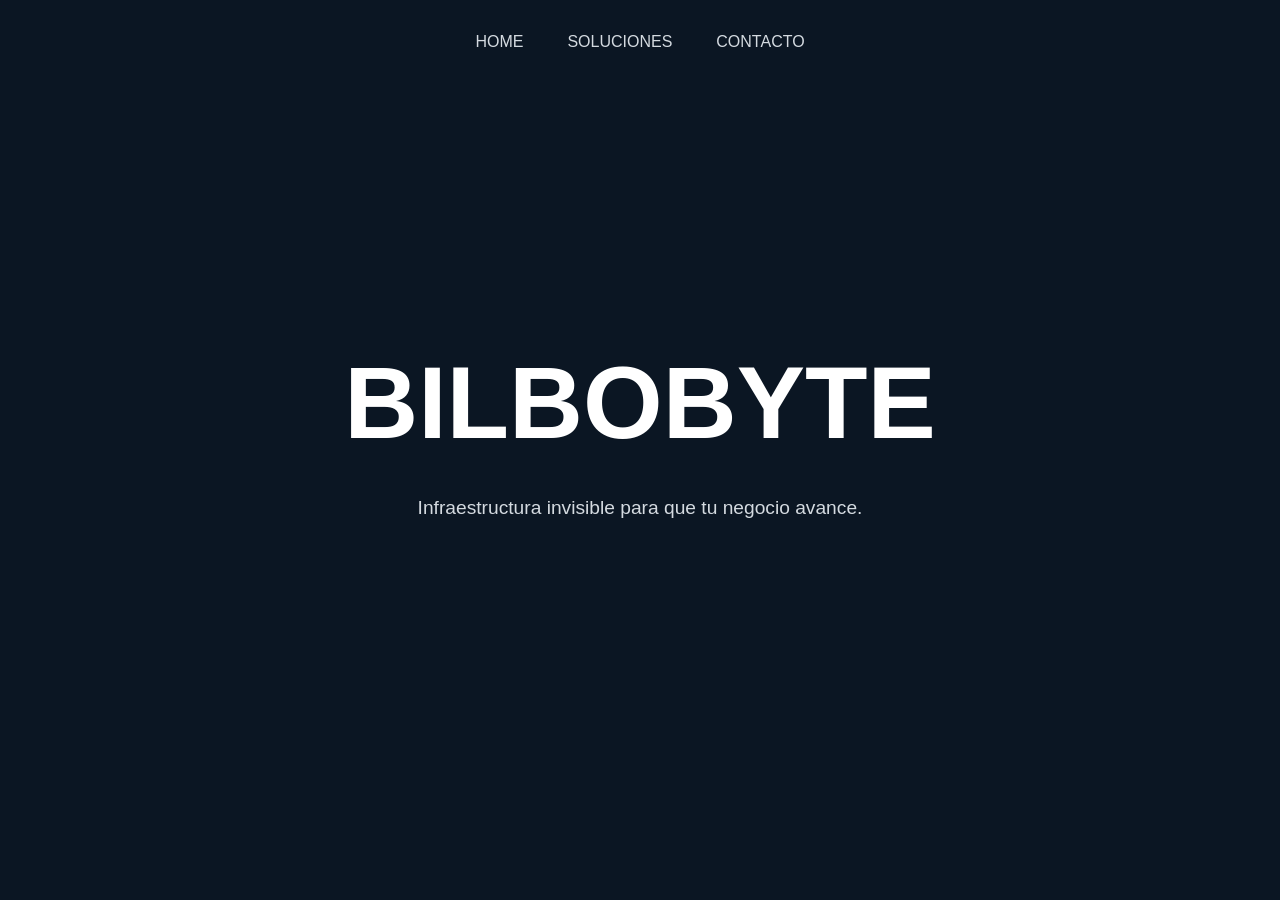
==== index.html @ 2f8379c5 "Base inicial de la web y navegación principal" ====
<!DOCTYPE html>
<html lang="es">

<head>
    <meta charset="UTF-8">
    <meta name="viewport" content="width=device-width, initial-scale=1.0">

    <title>BilboByte</title>

    <!-- =====================================================
         HOJAS DE ESTILO
         base.css: estilos generales de la web
         cube.css: navegación y animaciones del cubo
         ===================================================== -->
    <link rel="stylesheet" href="css/base.css">
    <link rel="stylesheet" href="css/cube.css">
</head>

<body>

    <!-- =====================================================
         NAVEGACIÓN PRINCIPAL
         Prototipo inicial de HOME / SOLUCIONES / CONTACTO
         ===================================================== -->
    <nav class="main-navigation">
        <button type="button" data-section="home">HOME</button>
        <button type="button" data-section="solutions">SOLUCIONES</button>
        <button type="button" data-section="contact">CONTACTO</button>
    </nav>


    <!-- =====================================================
         CONTENIDO PRINCIPAL
         De momento solo mostramos una sección cada vez.
         ===================================================== -->
    <main class="site-content">

        <section id="home" class="page-section active">
            <h1>BILBOBYTE</h1>
            <p>Infraestructura invisible para que tu negocio avance.</p>
        </section>

        <section id="solutions" class="page-section">
            <h1>SOLUCIONES</h1>
            <p>CONNECT · CORE · VAULT · SUITE · PRINT</p>
        </section>

        <section id="contact" class="page-section">
            <h1>CONTACTO</h1>
            <p>¿Hablamos?</p>
        </section>

    </main>


    <!-- =====================================================
         JAVASCRIPT
         cube.js controlará posteriormente la navegación 3D.
         ===================================================== -->
    <script src="js/cube.js"></script>

</body>

</html>
---- css/base.css ----
/* ==========================================================
   01. VARIABLES GLOBALES
   Valores que utilizaremos en todo el sitio.
   ========================================================== */

:root {
    --bg-primary: #0b1623;

    --text-primary: #ffffff;
    --text-secondary: #d4dae0;

    --content-width: 1200px;
}


/* ==========================================================
   02. RESET BÁSICO
   Elimina diferencias innecesarias entre navegadores.
   ========================================================== */

* {
    box-sizing: border-box;
}

html,
body {
    margin: 0;
    padding: 0;
}


/* ==========================================================
   03. CUERPO DE LA WEB
   Estilos generales del documento.
   ========================================================== */

body {
    min-height: 100vh;

    background: var(--bg-primary);
    color: var(--text-primary);

    font-family: Arial, sans-serif;
}


/* ==========================================================
   04. NAVEGACIÓN TEMPORAL
   Estos botones desaparecerán o cambiarán cuando construyamos
   la navegación definitiva mediante el cubo.
   ========================================================== */

.main-navigation {
    display: flex;
    justify-content: center;
    gap: 2rem;

    padding: 2rem;
}

.main-navigation button {
    border: 0;
    background: transparent;

    color: var(--text-secondary);

    font: inherit;
    cursor: pointer;
}

.main-navigation button:hover {
    color: var(--text-primary);
}


/* ==========================================================
   05. CONTENIDO PRINCIPAL
   Centra el contenido del prototipo.
   ========================================================== */

.site-content {
    width: min(90%, var(--content-width));
    margin: 0 auto;
}

.page-section {
    display: none;

    min-height: 70vh;

    align-items: center;
    justify-content: center;
    flex-direction: column;

    text-align: center;
}

.page-section.active {
    display: flex;
}

.page-section h1 {
    margin-bottom: 1rem;

    font-size: clamp(3rem, 8vw, 7rem);
}

.page-section p {
    color: var(--text-secondary);

    font-size: 1.2rem;
}
---- css/cube.css ----
/* ==========================================================
   CUBO 3D — PROTOTIPO

   Aquí construiremos la navegación tridimensional entre:
   HOME · SOLUCIONES · CONTACTO

   De momento permanece vacío hasta comprobar que la
   navegación básica funciona correctamente.
   ========================================================== */
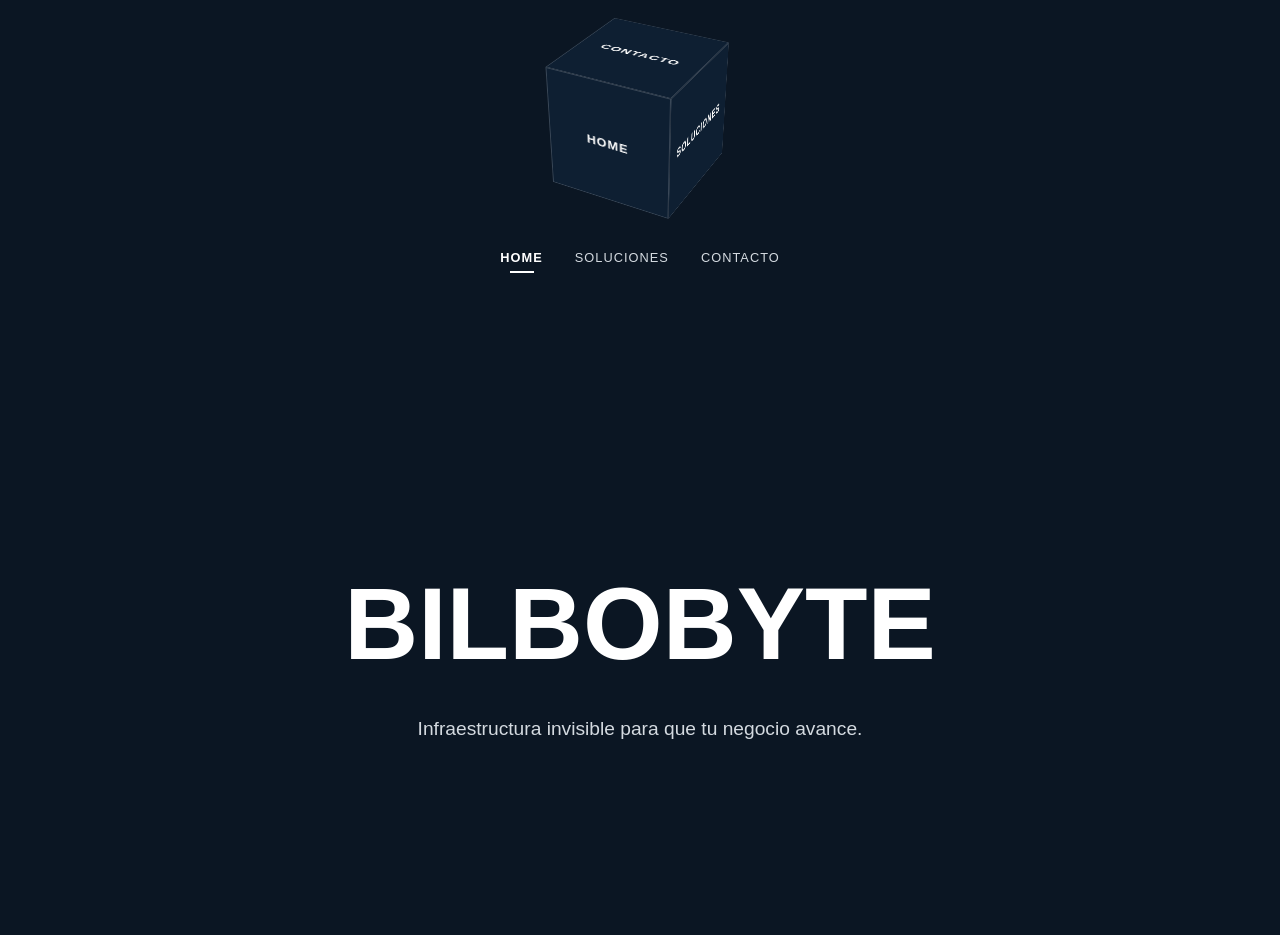
==== commit 7dcdf9c2: "Prototipo funcional de navegacion 3D" ====
--- a/index.html
+++ b/index.html
@@ -17,16 +17,106 @@
 </head>
 
 <body>
+    
+<!-- =====================================================
+     NAVEGACIÓN PRINCIPAL 3D
+     El cubo representa las tres áreas principales.
+
+     Cada área ocupa dos caras opuestas del cubo para que
+     HOME, SOLUCIONES y CONTACTO permanezcan accesibles
+     durante las distintas orientaciones del objeto.
+     ===================================================== -->
+<nav class="cube-navigation" aria-label="Navegación principal">
+
+    <div class="cube-scene">
+
+        <div class="navigation-cube" id="navigationCube">
+
+            <!-- Cara frontal: HOME -->
+            <button
+                class="cube-face cube-face--front"
+                type="button"
+                data-section="home">
+                HOME
+            </button>
+
+            <!-- Cara derecha: SOLUCIONES -->
+            <button
+                class="cube-face cube-face--right"
+                type="button"
+                data-section="solutions">
+                SOLUCIONES
+            </button>
+
+            <!-- Cara superior: CONTACTO -->
+            <button
+                class="cube-face cube-face--top"
+                type="button"
+                data-section="contact">
+                CONTACTO
+            </button>
+
+          <!-- Cara izquierda: SOLUCIONES -->
+<button
+    class="cube-face cube-face--left"
+    type="button"
+    data-section="solutions">
+    SOLUCIONES
+</button>
+
+<!-- Cara trasera: HOME -->
+<button
+    class="cube-face cube-face--back"
+    type="button"
+    data-section="home">
+    HOME
+</button>
+
+<!-- Cara inferior: CONTACTO -->
+<button
+    class="cube-face cube-face--bottom"
+    type="button"
+    data-section="contact">
+    CONTACTO
+</button> 
+
+        </div>
+
+    </div>
 
     <!-- =====================================================
-         NAVEGACIÓN PRINCIPAL
-         Prototipo inicial de HOME / SOLUCIONES / CONTACTO
+         SELECTOR DE ÁREA
+         Permite acceder siempre a cualquiera de las tres
+         secciones, independientemente de qué caras del cubo
+         estén visibles en ese momento.
          ===================================================== -->
-    <nav class="main-navigation">
-        <button type="button" data-section="home">HOME</button>
-        <button type="button" data-section="solutions">SOLUCIONES</button>
-        <button type="button" data-section="contact">CONTACTO</button>
-    </nav>
+
+    <div class="section-selector">
+
+        <button
+            type="button"
+            class="section-selector__button active"
+            data-section="home">
+            HOME
+        </button>
+
+        <button
+            type="button"
+            class="section-selector__button"
+            data-section="solutions">
+            SOLUCIONES
+        </button>
+
+        <button
+            type="button"
+            class="section-selector__button"
+            data-section="contact">
+            CONTACTO
+        </button>
+
+    </div>
+
+</nav>
 
 
     <!-- =====================================================
--- a/css/base.css
+++ b/css/base.css
@@ -75,13 +75,23 @@
 
 /* ==========================================================
    05. CONTENIDO PRINCIPAL
-   Centra el contenido del prototipo.
+   Define el espacio general donde se muestran las distintas
+   áreas de la web.
    ========================================================== */
 
 .site-content {
     width: min(90%, var(--content-width));
     margin: 0 auto;
 }
+
+
+/* ==========================================================
+   06. SECCIONES DE CONTENIDO
+
+   Normalmente solo existe una sección visible.
+   Durante una transición pueden coexistir brevemente la
+   sección saliente y la entrante para suavizar el cambio.
+   ========================================================== */
 
 .page-section {
     display: none;
@@ -95,9 +105,71 @@
     text-align: center;
 }
 
+
+/* Sección actualmente visible */
+
 .page-section.active {
     display: flex;
 }
+
+
+/* ==========================================================
+   07. SALIDA DE UNA SECCIÓN
+
+   El contenido pierde presencia suavemente mientras comienza
+   el giro del cubo.
+
+   Los desplazamientos son deliberadamente pequeños para
+   evitar una sensación de "página volando".
+   ========================================================== */
+
+.page-section.leaving {
+    opacity: 0;
+
+    transform: translateY(8px) scale(0.99);
+
+    transition:
+        opacity 180ms ease,
+        transform 180ms ease;
+}
+
+
+/* ==========================================================
+   08. ENTRADA DE UNA SECCIÓN
+
+   La nueva sección comienza ligeramente desplazada y
+   transparente.
+   ========================================================== */
+
+.page-section.entering {
+    display: flex;
+
+    opacity: 0;
+
+    transform: translateY(-8px) scale(0.99);
+}
+
+
+/* Estado final de la entrada */
+
+.page-section.entering.entering-active {
+    opacity: 1;
+
+    transform: translateY(0) scale(1);
+
+    transition:
+        opacity 260ms ease,
+        transform 260ms ease;
+}
+
+
+/* ==========================================================
+   09. TIPOGRAFÍA PROVISIONAL DEL CONTENIDO
+
+   Estos valores son todavía de prototipo.
+   Posteriormente aplicaremos IBM Plex Sans y la jerarquía
+   tipográfica definitiva.
+   ========================================================== */
 
 .page-section h1 {
     margin-bottom: 1rem;
--- a/css/cube.css
+++ b/css/cube.css
@@ -1,9 +1,225 @@
 /* ==========================================================
-   CUBO 3D — PROTOTIPO
-
-   Aquí construiremos la navegación tridimensional entre:
-   HOME · SOLUCIONES · CONTACTO
-
-   De momento permanece vacío hasta comprobar que la
-   navegación básica funciona correctamente.
-   ========================================================== */+   01. VARIABLES DEL CUBO
+
+   --cube-size:
+   Tamaño total del cubo.
+
+   --cube-half:
+   Mitad exacta del tamaño. Se utiliza para colocar cada cara
+   en el espacio 3D.
+
+   --cube-duration:
+   Duración del giro entre secciones.
+   ========================================================== */
+
+:root {
+    --cube-size: 130px;
+    --cube-half: calc(var(--cube-size) / 2);
+
+    --cube-duration: 700ms;
+
+    --cube-border: rgba(255, 255, 255, 0.18);
+    --cube-face-bg: rgba(15, 32, 51, 0.92);
+}
+
+
+/* ==========================================================
+   02. CONTENEDOR DE NAVEGACIÓN
+   Reserva el espacio superior donde vive el cubo.
+   ========================================================== */
+
+.cube-navigation {
+    display: flex;
+    flex-direction: column;
+    align-items: center;
+
+    gap: 4rem;
+
+    padding: 3rem 0 2rem;
+}
+
+
+/* ==========================================================
+   03. ESCENA 3D
+
+   perspective determina la profundidad visual.
+   Cuanto menor sea el valor, mayor será la deformación
+   producida por la perspectiva.
+   ========================================================== */
+
+.cube-scene {
+    width: var(--cube-size);
+    height: var(--cube-size);
+
+    perspective: 800px;
+}
+
+
+/* ==========================================================
+   04. CUBO
+
+   transform-style permite que sus hijos mantengan su
+   posición tridimensional.
+
+   El giro inicial deja visibles ligeramente la cara derecha
+   y la superior para que, incluso estando quieto, se perciba
+   como un objeto 3D.
+   ========================================================== */
+
+.navigation-cube {
+    position: relative;
+
+    width: 100%;
+    height: 100%;
+
+    transform-style: preserve-3d;
+
+    transform: rotateX(-30deg) rotateY(-28deg);
+
+    transition:
+    transform var(--cube-duration)
+    cubic-bezier(0.65, 0, 0.35, 1);
+}
+
+
+/* ==========================================================
+   05. CARAS DEL CUBO
+   Todas ocupan exactamente el mismo espacio y después
+   se desplazan/rotan hacia su posición tridimensional.
+   ========================================================== */
+
+.cube-face {
+    position: absolute;
+    inset: 0;
+
+    display: flex;
+    align-items: center;
+    justify-content: center;
+
+    border: 1px solid var(--cube-border);
+    background: var(--cube-face-bg);
+
+    color: #ffffff;
+
+    font: inherit;
+    font-size: 0.85rem;
+    font-weight: 600;
+    letter-spacing: 0.08em;
+
+    backface-visibility: hidden;
+}
+
+
+/* ==========================================================
+   06. CARAS INTERACTIVAS
+   Solo HOME, SOLUCIONES y CONTACTO son botones.
+   ========================================================== */
+
+button.cube-face {
+    cursor: pointer;
+}
+
+button.cube-face:hover {
+    background: rgba(23, 47, 72, 0.98);
+}
+
+
+/* ==========================================================
+   07. POSICIÓN DE CADA CARA
+   ========================================================== */
+
+.cube-face--front {
+    transform: rotateY(0deg) translateZ(var(--cube-half));
+}
+
+.cube-face--right {
+    transform: rotateY(90deg) translateZ(var(--cube-half));
+}
+
+.cube-face--back {
+    transform: rotateY(180deg) translateZ(var(--cube-half));
+}
+
+.cube-face--left {
+    transform: rotateY(-90deg) translateZ(var(--cube-half));
+}
+
+.cube-face--top {
+    transform: rotateX(90deg) translateZ(var(--cube-half));
+}
+
+.cube-face--bottom {
+    transform: rotateX(-90deg) translateZ(var(--cube-half));
+}
+
+/* ==========================================================
+   08. SELECTOR DE ÁREA
+
+   Control auxiliar para acceder siempre a HOME, SOLUCIONES
+   y CONTACTO.
+
+   Su apariencia es provisional. Más adelante decidiremos
+   cómo integrarlo con el cubo en la navegación definitiva.
+   ========================================================== */
+
+.section-selector {
+    display: flex;
+    align-items: center;
+    justify-content: center;
+
+    gap: 2rem;
+}
+
+
+.section-selector__button {
+    position: relative;
+
+    padding: 0.5rem 0;
+
+    border: 0;
+    background: transparent;
+
+    color: var(--text-secondary);
+
+    font: inherit;
+    font-size: 0.8rem;
+    font-weight: 500;
+    letter-spacing: 0.08em;
+
+    cursor: pointer;
+
+    transition:
+        color 200ms ease,
+        transform 200ms ease;
+}
+
+
+.section-selector__button:hover {
+    color: var(--text-primary);
+}
+
+
+.section-selector__button.active {
+    color: var(--text-primary);
+
+    font-weight: 600;
+}
+
+
+/* Línea que identifica la sección actualmente abierta */
+
+.section-selector__button.active::after {
+    content: "";
+
+    position: absolute;
+
+    left: 50%;
+    bottom: 0;
+
+    width: 24px;
+    height: 2px;
+
+    background: var(--text-primary);
+
+    transform: translateX(-50%);
+}
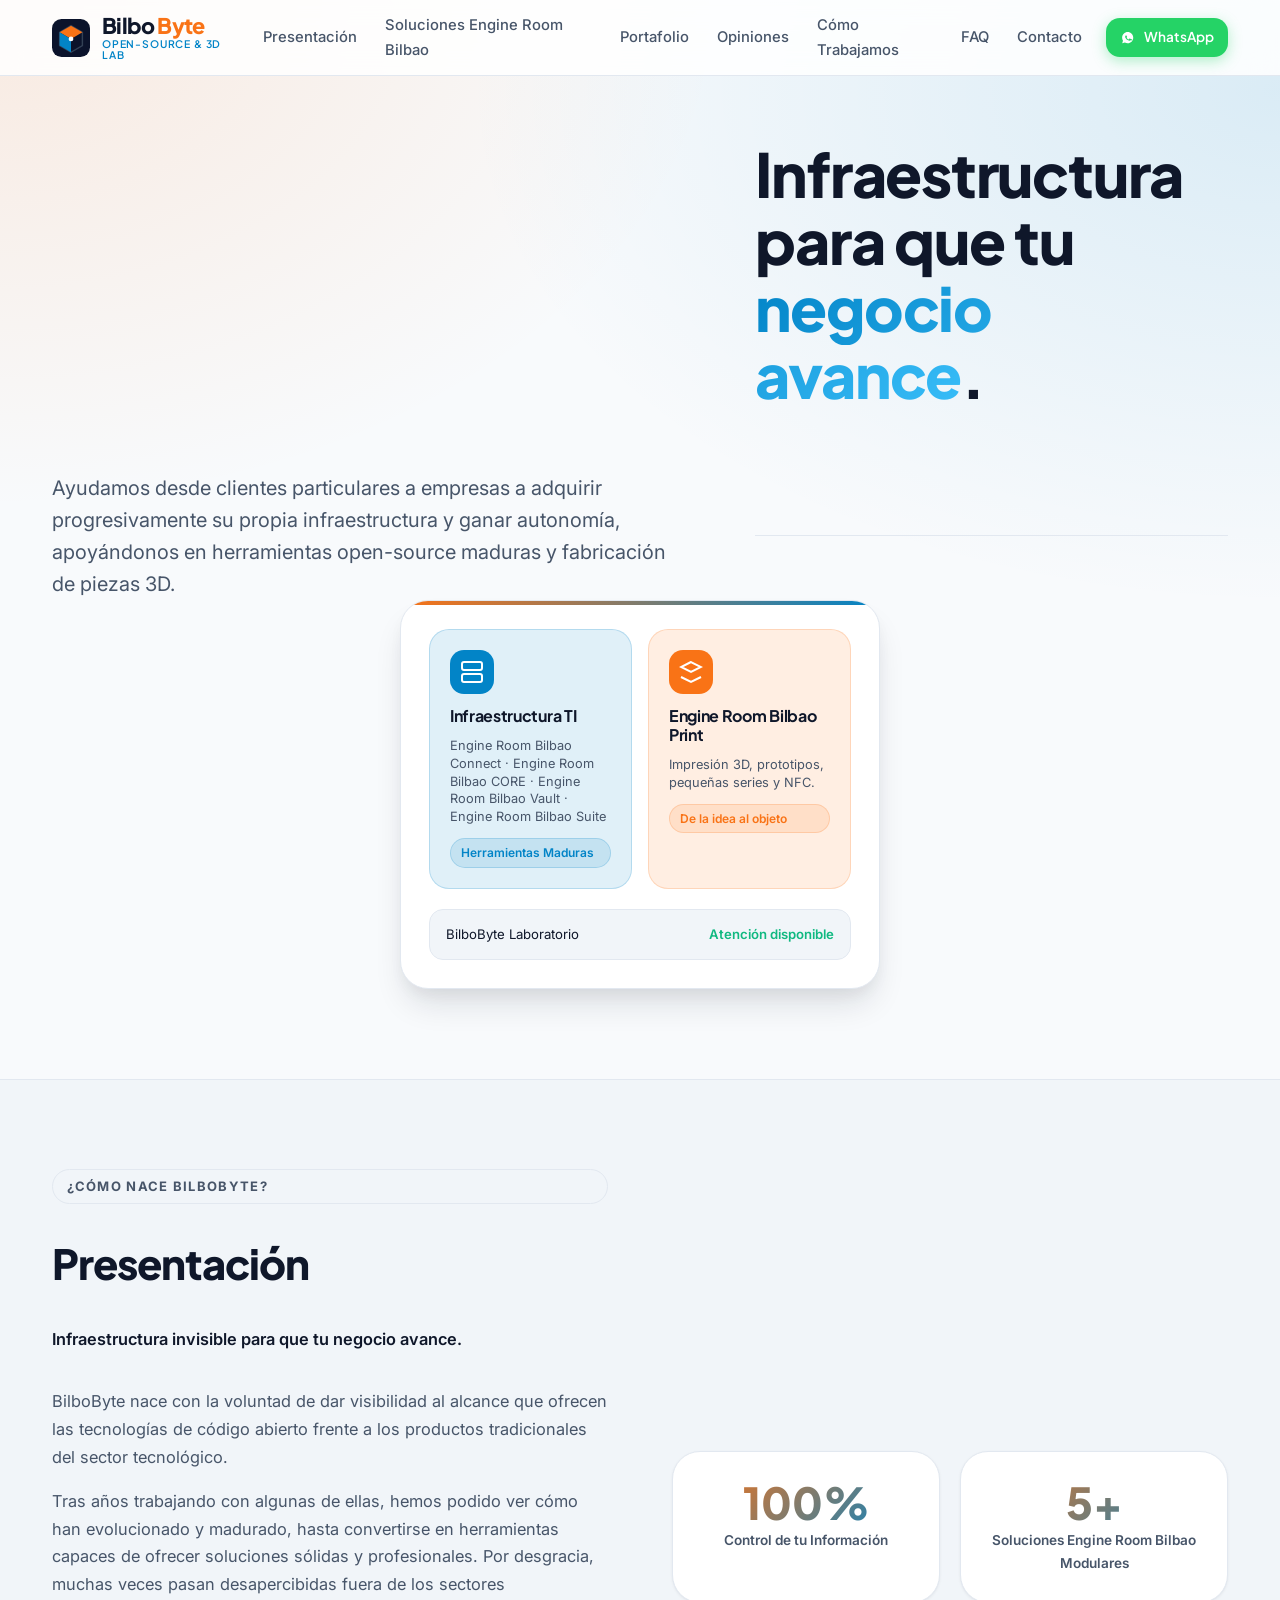
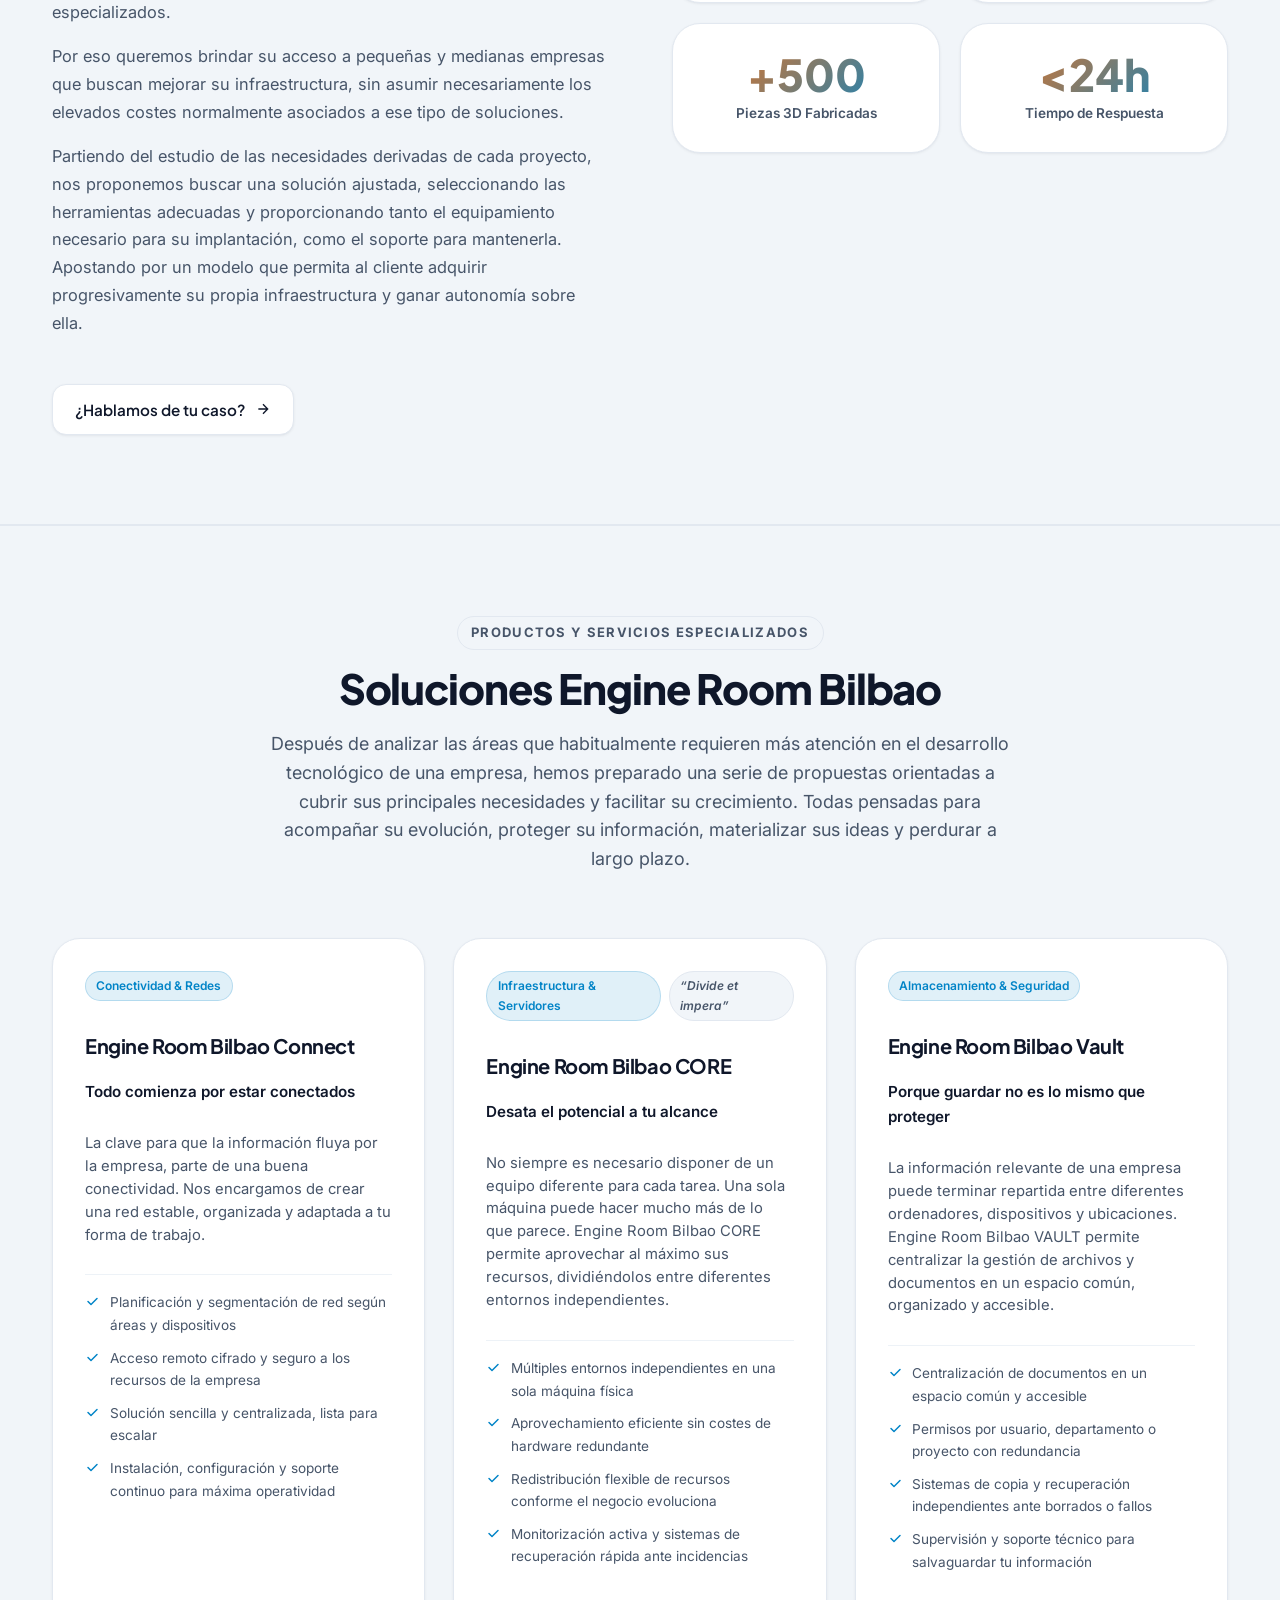
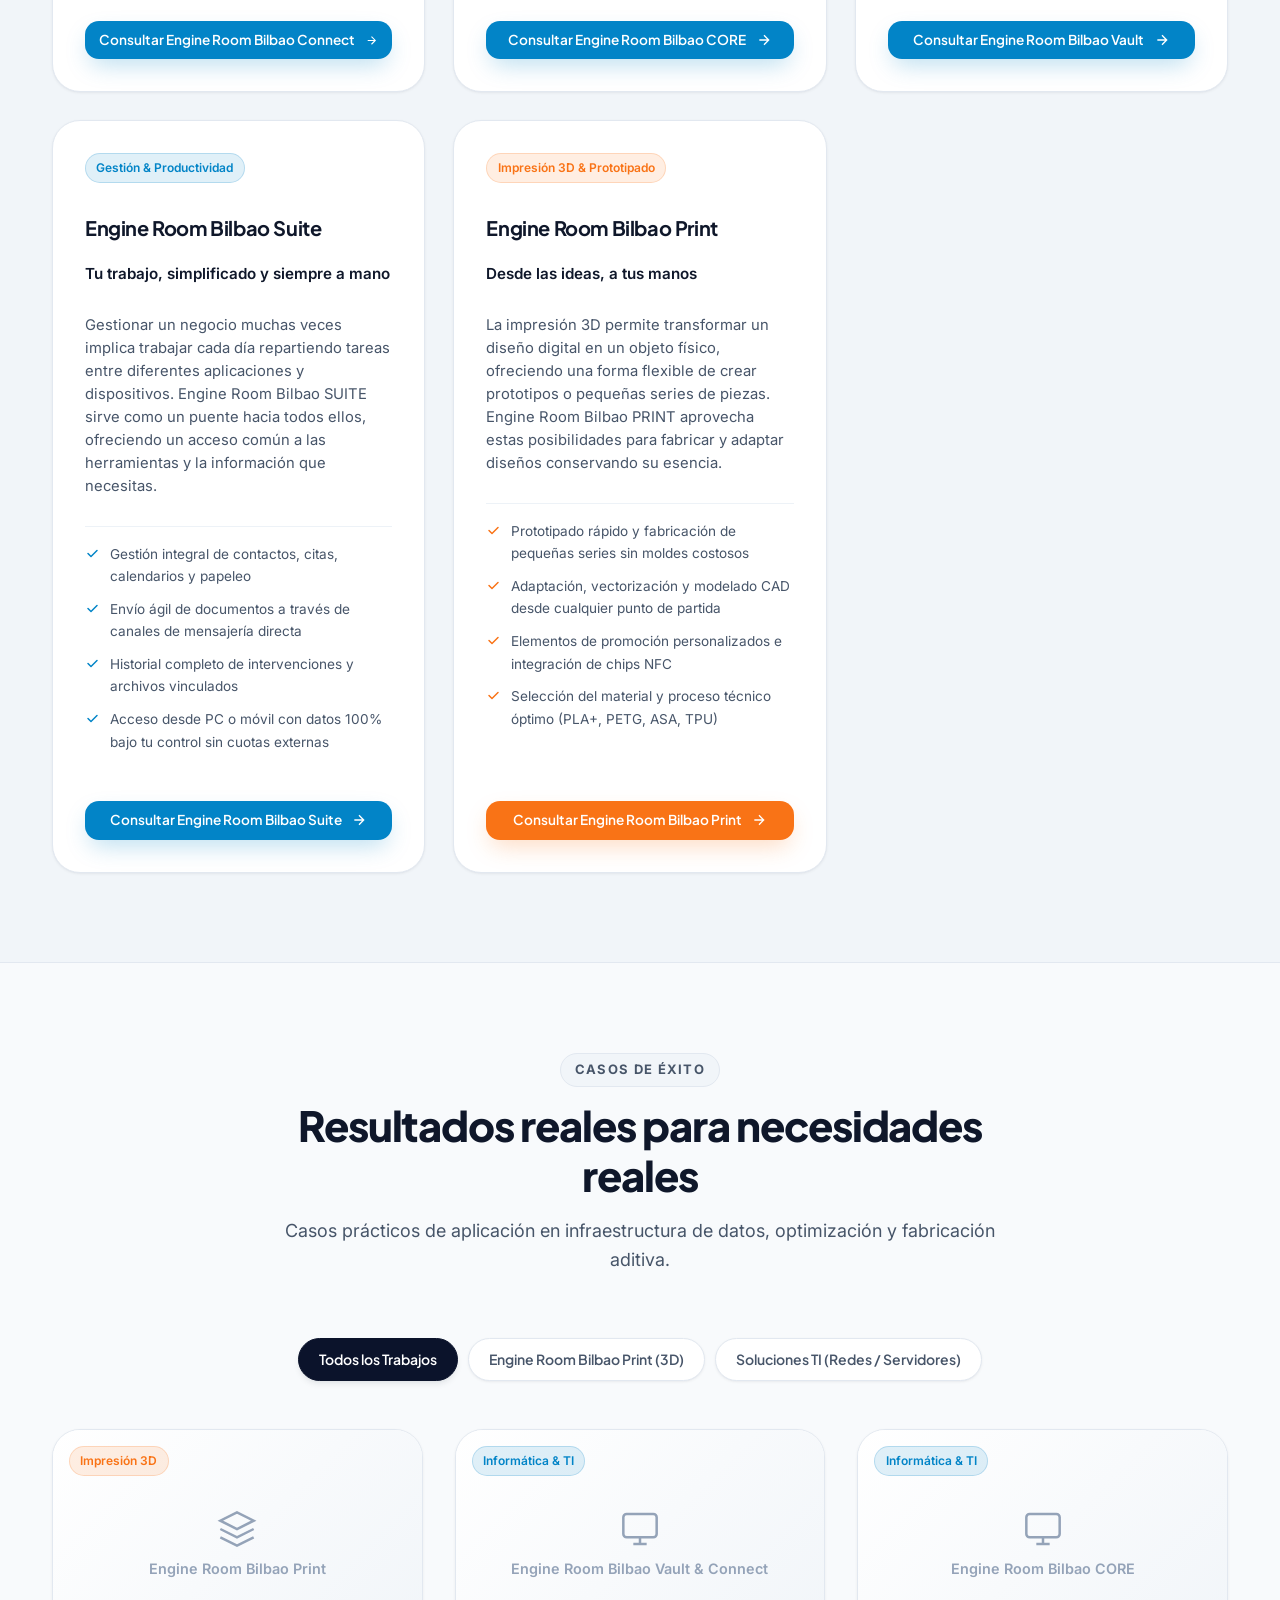
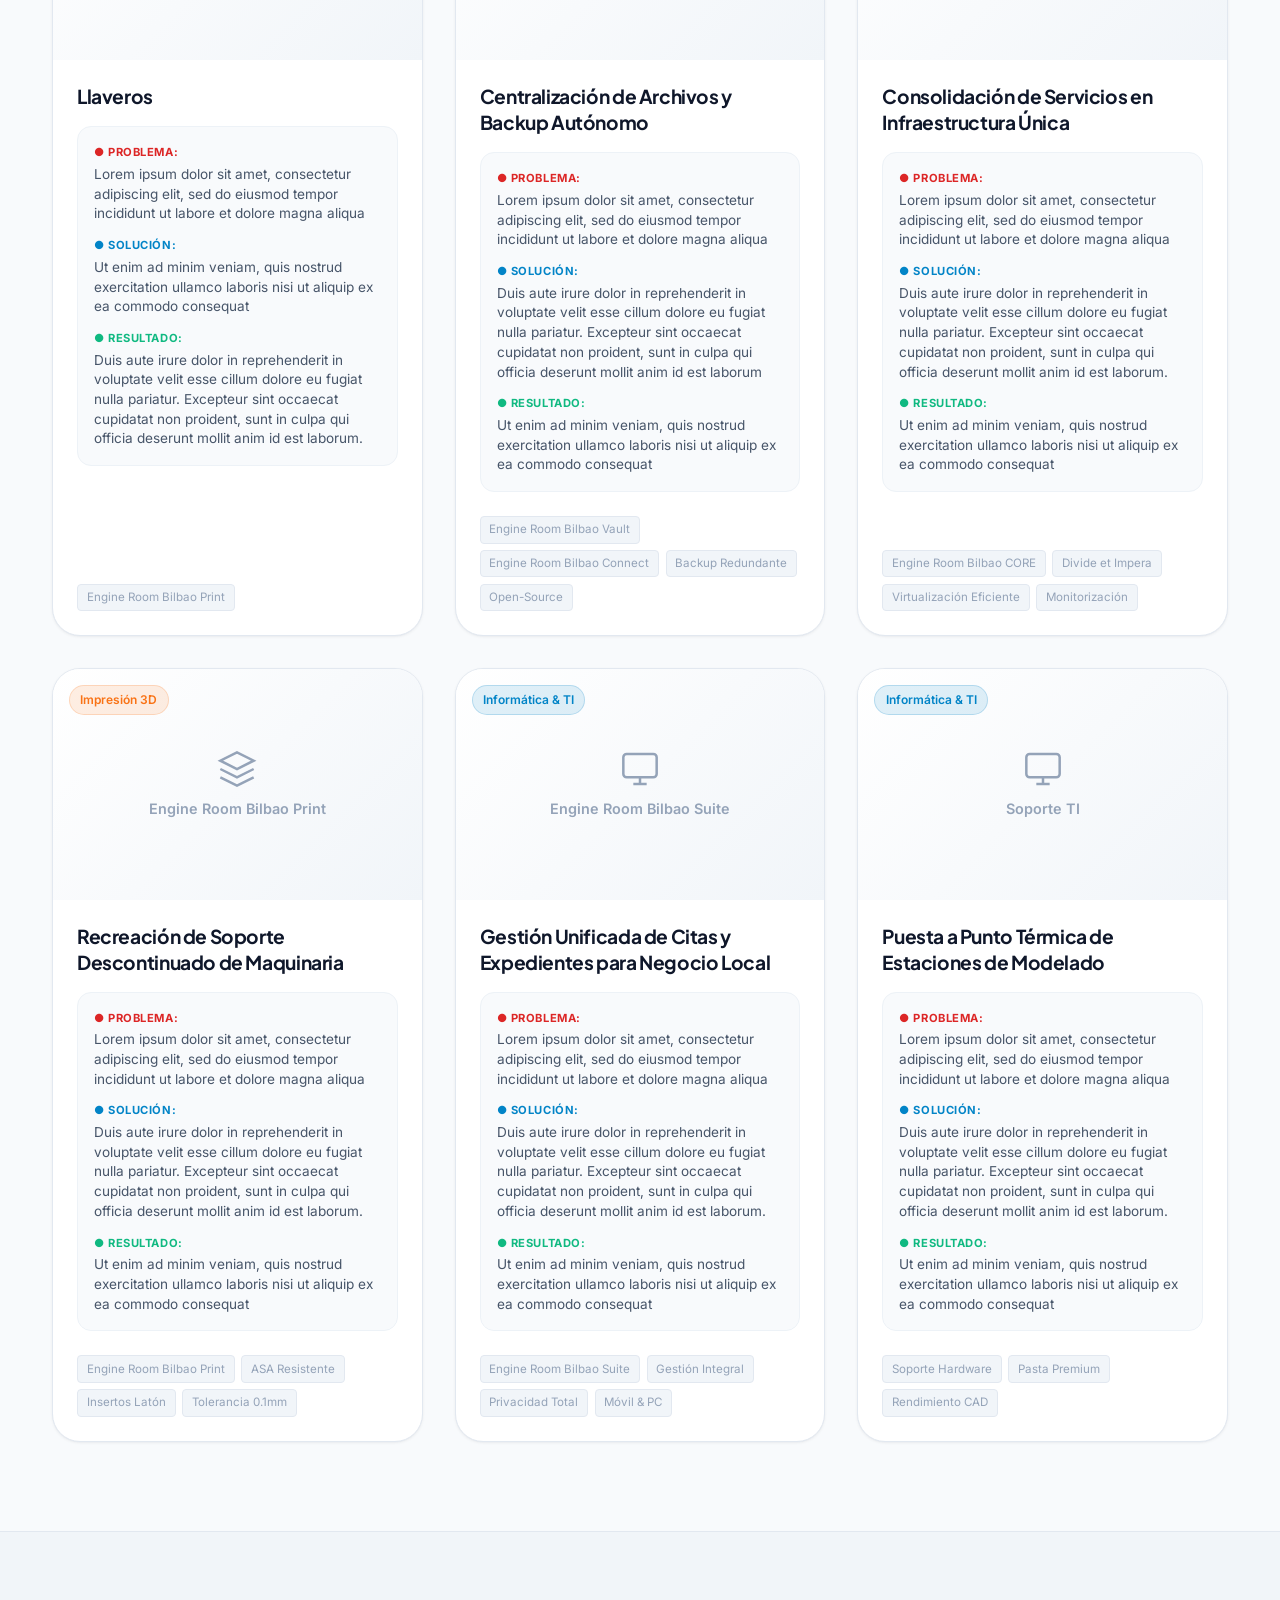
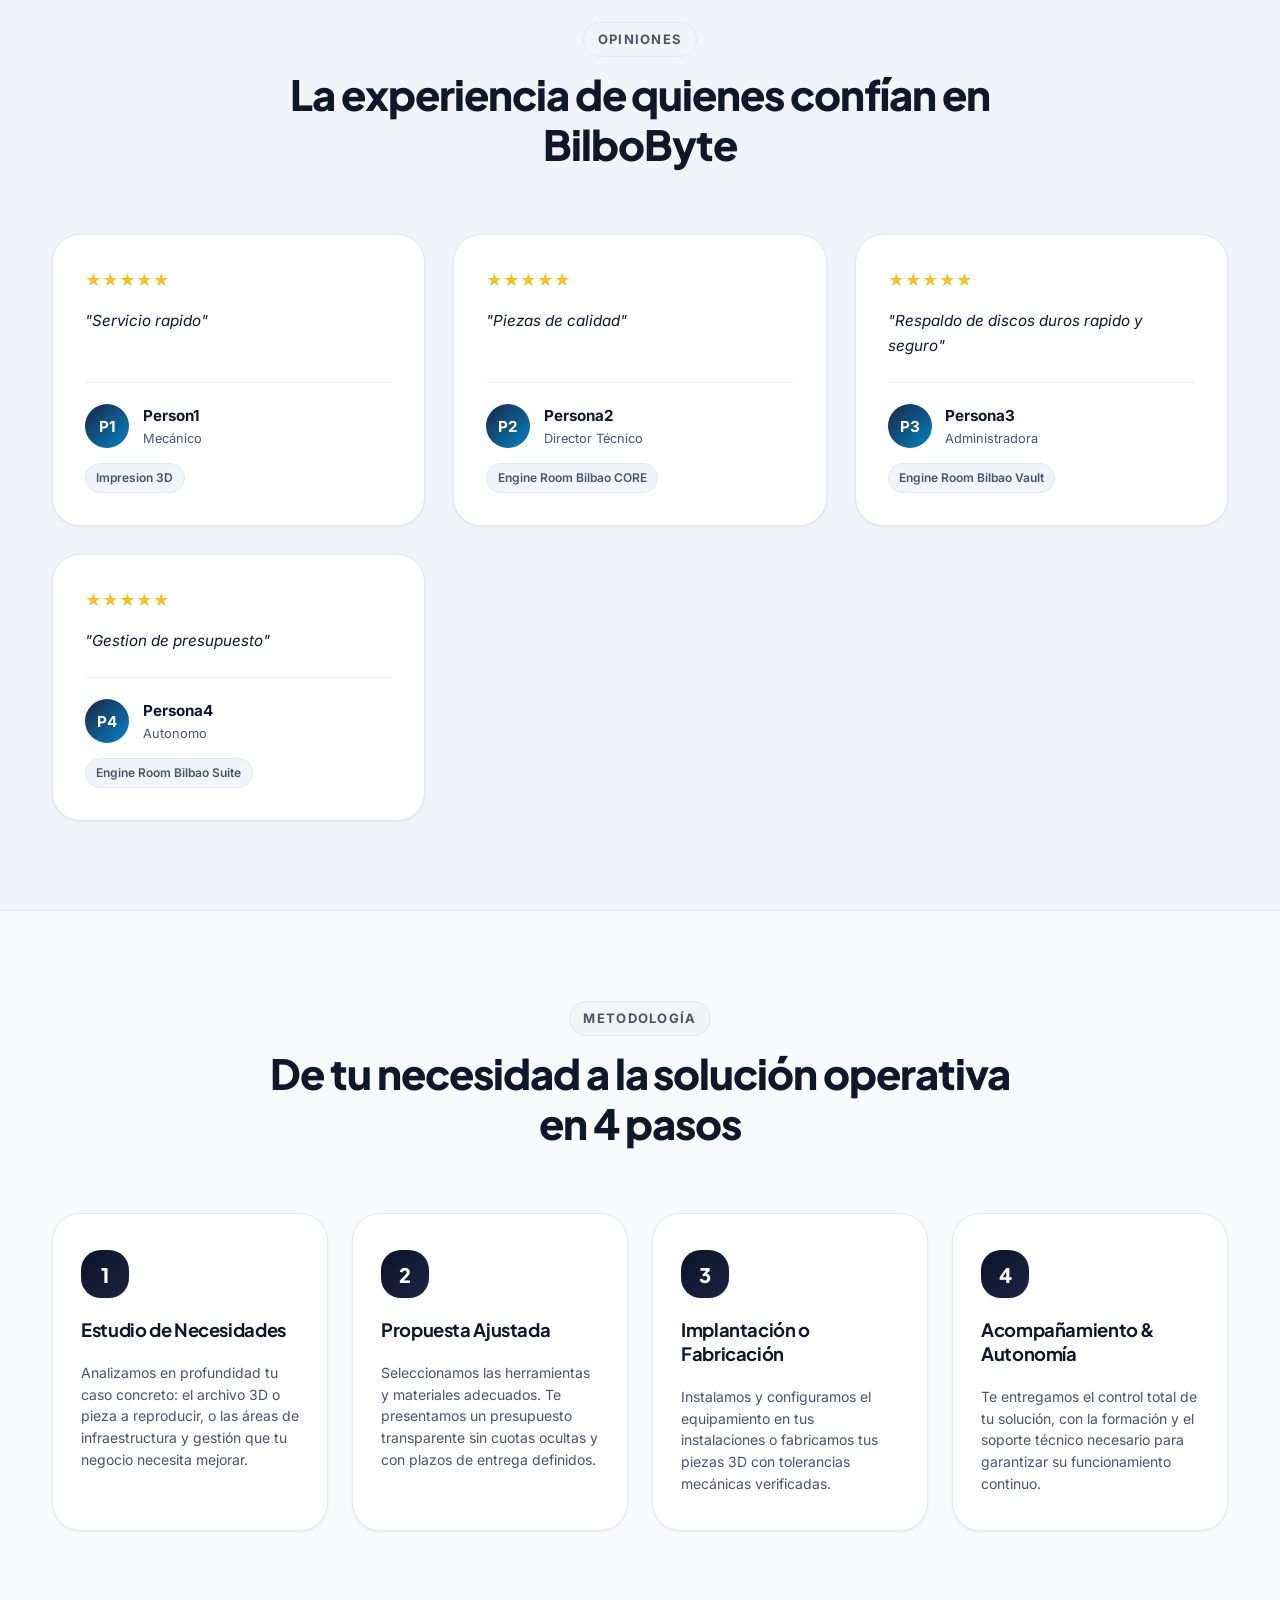
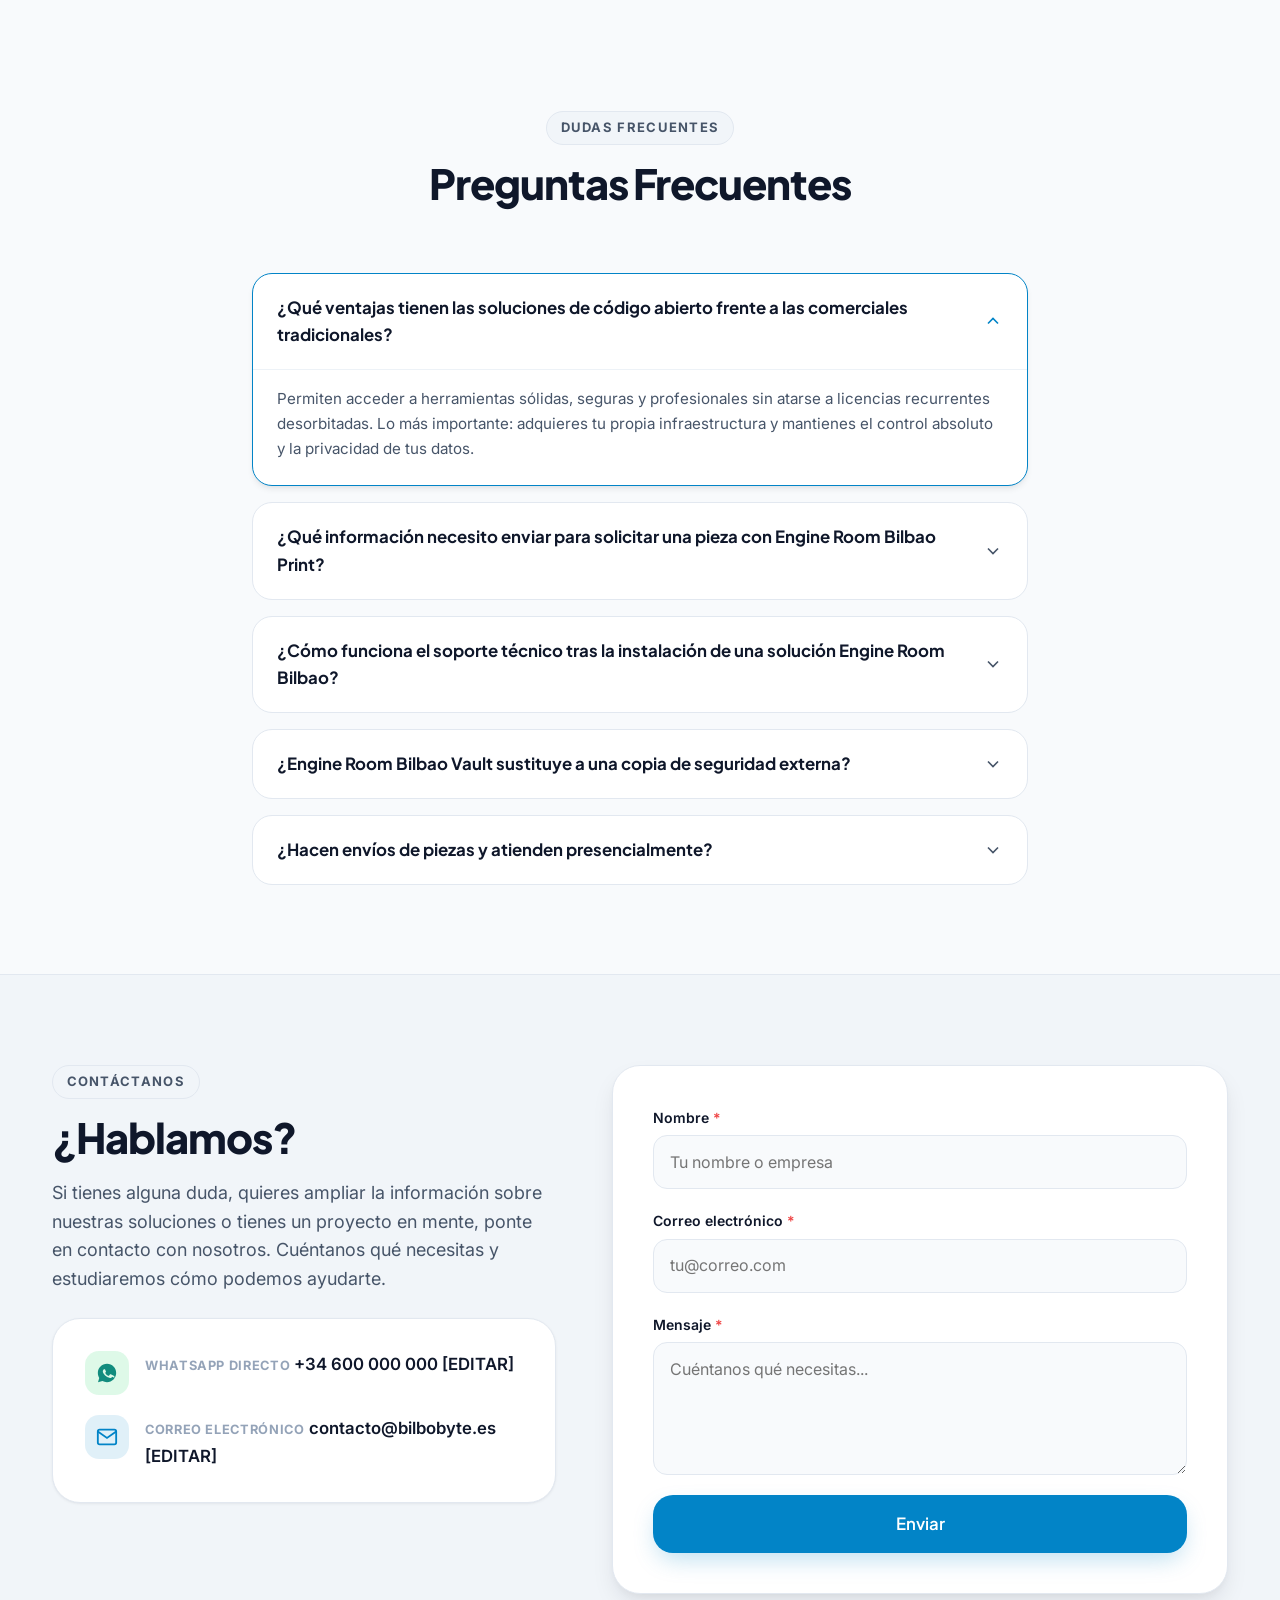
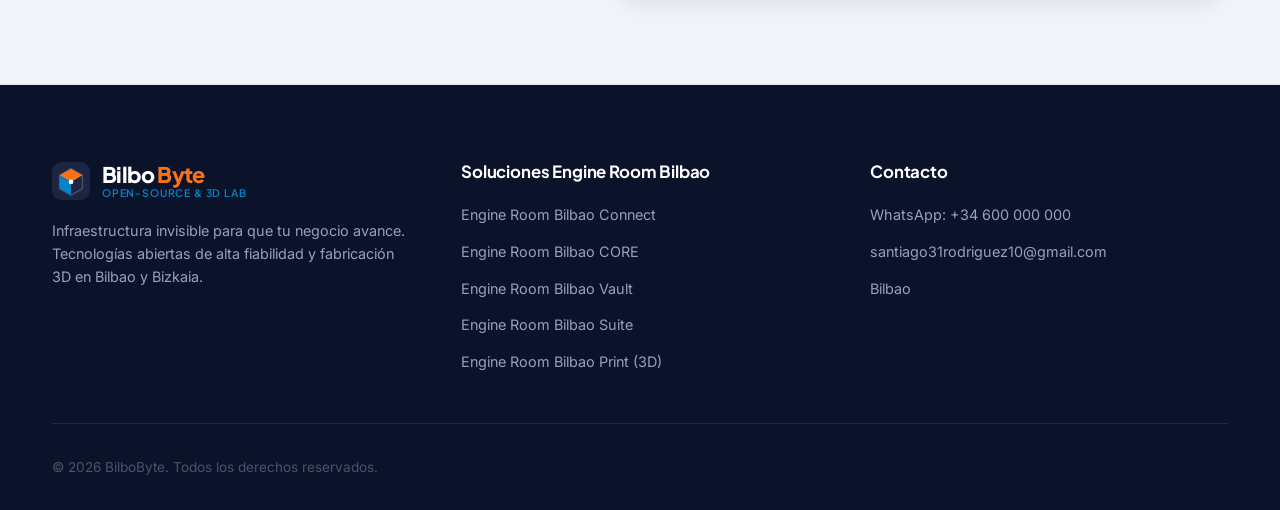
==== commit 42d9956d: "bilbobyte-web" ====
--- a/index.html
+++ b/index.html
@@ -1,154 +1,385 @@
 <!DOCTYPE html>
 <html lang="es">
-
 <head>
-    <meta charset="UTF-8">
-    <meta name="viewport" content="width=device-width, initial-scale=1.0">
-
-    <title>BilboByte</title>
-
-    <!-- =====================================================
-         HOJAS DE ESTILO
-         base.css: estilos generales de la web
-         cube.css: navegación y animaciones del cubo
-         ===================================================== -->
-    <link rel="stylesheet" href="css/base.css">
-    <link rel="stylesheet" href="css/cube.css">
+  <meta charset="UTF-8">
+  <meta name="viewport" content="width=device-width, initial-scale=1.0">
+
+  <!-- SEO y Metadatos -->
+  <title>BilboByte | Infraestructura para tu negocio</title>
+  <meta name="description" content="BilboByte: Soluciones de código abierto, infraestructura propia (Engine Room Bilbao Connect, CORE, Vault, Suite) y fabricación 3D de precisión (Engine Room Bilbao Print) en Bilbao y Bizkaia.">
+  <meta name="keywords" content="BilboByte, Engine Room Bilbao Connect, Engine Room Bilbao CORE, Engine Room Bilbao Vault, Engine Room Bilbao Suite, Engine Room Bilbao Print, código abierto Bilbao, impresión 3D Bilbao, soporte informático Bizkaia">
+  <meta name="author" content="BilboByte">
+  <meta name="theme-color" content="#0b132b">
+
+  <!-- Open Graph -->
+  <meta property="og:type" content="website">
+  <meta property="og:url" content="https://bilbobyte.es/">
+  <meta property="og:title" content="BilboByte | Soluciones Engine Room Bilbao & Impresión 3D">
+  <meta property="og:description" content="Infraestructura invisible para que tu negocio avance. Código abierto e impresión 3D profesional.">
+  <meta property="og:locale" content="es_ES">
+
+  <!-- Tipografía Google Fonts -->
+  <link rel="preconnect" href="https://fonts.googleapis.com">
+  <link rel="preconnect" href="https://fonts.gstatic.com" crossorigin>
+  <link href="https://fonts.googleapis.com/css2?family=Inter:wght@400;500;600;700&family=Plus+Jakarta+Sans:wght@600;700;800&display=swap" rel="stylesheet">
+
+  <!-- Hoja de Estilos CSS -->
+  <link rel="stylesheet" href="css/styles.css">
 </head>
 
 <body>
-    
-<!-- =====================================================
-     NAVEGACIÓN PRINCIPAL 3D
-     El cubo representa las tres áreas principales.
-
-     Cada área ocupa dos caras opuestas del cubo para que
-     HOME, SOLUCIONES y CONTACTO permanezcan accesibles
-     durante las distintas orientaciones del objeto.
-     ===================================================== -->
-<nav class="cube-navigation" aria-label="Navegación principal">
-
-    <div class="cube-scene">
-
-        <div class="navigation-cube" id="navigationCube">
-
-            <!-- Cara frontal: HOME -->
-            <button
-                class="cube-face cube-face--front"
-                type="button"
-                data-section="home">
-                HOME
+
+  <!-- ====================================================================
+       01. CABECERA Y NAVEGACIÓN
+       ==================================================================== -->
+  <header class="site-header" id="header">
+    <div class="container header-container">
+      
+      <!-- Logotipo -->
+      <a href="#hero" class="logo" aria-label="BilboByte - Inicio">
+        <svg class="logo-icon" viewBox="0 0 40 40" fill="none" xmlns="http://www.w3.org/2000/svg" aria-hidden="true">
+          <rect width="40" height="40" rx="10" fill="#0B132B"/>
+          <path d="M20 7L32 14V28L20 35L8 28V14L20 7Z" stroke="#334155" stroke-width="1.5"/>
+          <path d="M20 7L32 14L20 21L8 14L20 7Z" fill="#F97316"/>
+          <path d="M8 14L20 21V35L8 28V14Z" fill="#0284C7"/>
+          <circle cx="20" cy="21" r="2.5" fill="#FFFFFF"/>
+        </svg>
+        <span class="logo-text">
+          <span class="logo-title">Bilbo<span class="logo-highlight">Byte</span></span>
+          <span class="logo-sub">Open-Source & 3D Lab</span>
+        </span>
+      </a>
+
+      <!-- Menú de Navegación -->
+      <nav class="nav-menu" id="nav-menu" aria-label="Navegación principal">
+        <a href="#presentacion" class="nav-link">Presentación</a>
+        <a href="#servicios" class="nav-link">Soluciones Engine Room Bilbao</a>
+        <a href="#portafolio" class="nav-link">Portafolio</a>
+        <a href="#testimonios" class="nav-link">Opiniones</a>
+        <a href="#proceso" class="nav-link">Cómo Trabajamos</a>
+        <a href="#faq" class="nav-link">FAQ</a>
+        <a href="#contacto" class="nav-link">Contacto</a>
+      </nav>
+
+      <!-- Botón de Cabecera -->
+      <div class="header-actions">
+        <a href="https://api.whatsapp.com/send/?phone=34657690106&text=Hola+BilboByte%2C+quisiera+consultar+sobre+vuestras+soluciones.&type=phone_number&app_absent=0" 
+           class="btn btn-whatsapp btn-sm btn-quote-desktop" 
+           target="_blank" 
+           rel="noopener noreferrer"
+           aria-label="Contactar por WhatsApp">
+          <svg width="18" height="18" viewBox="0 0 24 24" fill="currentColor" aria-hidden="true">
+            <path d="M12.031 2C6.495 2 2 6.502 2 12.046c0 1.954.558 3.784 1.527 5.341L2.2 22l4.802-1.263A9.972 9.972 0 0 0 12.031 22C17.568 22 22 17.5 22 12.046 22 6.502 17.568 2 12.031 2zm5.727 14.195c-.244.686-1.218 1.258-1.748 1.341-.482.076-1.109.11-3.23-.766-2.55-1.053-4.18-3.666-4.307-3.834-.123-.169-1.03-1.373-1.03-2.618 0-1.246.65-1.859.882-2.112.232-.254.507-.318.675-.318.169 0 .338.003.486.012.157.01.365-.059.57.433.211.507.72 1.758.783 1.885.063.127.106.275.021.444-.084.169-.127.275-.254.423-.127.148-.266.331-.38.444-.127.127-.26.265-.112.518.148.254.658 1.085 1.411 1.757.969.865 1.785 1.134 2.039 1.26.254.127.402.106.55-.063.148-.169.635-.74 1.058-1.32.296-.407.592-.343.994-.194.402.148 2.548 1.202 2.984 1.42.437.218.728.327.834.508.106.18.106 1.047-.138 1.733z"/>
+          </svg>
+          <span>WhatsApp</span>
+        </a>
+
+        <!-- Botón Hamburguesa Móvil -->
+        <button class="mobile-nav-toggle" id="mobile-nav-toggle" aria-expanded="false" aria-label="Abrir menú" aria-controls="nav-menu">
+          <span></span><span></span><span></span>
+        </button>
+      </div>
+
+    </div>
+  </header>
+
+  <main id="main-content">
+
+    <!-- ==================================================================
+         02. HERO (PORTADA)
+         ================================================================== -->
+    <section class="section hero" id="hero">
+      <div class="container hero-grid">
+        <div class="hero-content">
+          </div>
+
+          <h1 class="hero-title">
+            Infraestructura para que tu <span class="gradient-tech">negocio avance</span>.
+          </h1>
+
+          <p class="hero-subtitle">
+            Ayudamos desde clientes particulares a empresas a adquirir progresivamente su propia infraestructura y ganar autonomía, apoyándonos en herramientas open-source maduras y fabricación de piezas 3D.
+          </p>
+
+         
+
+          <div class="hero-trust-bar">
+            <div class="trust-item">
+            </div>
+            <div class="trust-item">
+            </div>
+          </div>
+        </div>
+
+        <div class="hero-visual">
+          <div class="hero-card-composite">
+            <div class="composite-split">
+              <div class="split-pillar pillar--tech">
+                <div class="pillar-icon-box">
+                  <svg width="24" height="24" viewBox="0 0 24 24" fill="none" stroke="currentColor" stroke-width="2" aria-hidden="true">
+                    <rect x="2" y="2" width="20" height="8" rx="2"/><rect x="2" y="14" width="20" height="8" rx="2"/>
+                  </svg>
+                </div>
+                <h3 class="pillar-title">Infraestructura TI</h3>
+                <p class="pillar-desc">Engine Room Bilbao Connect · Engine Room Bilbao CORE · Engine Room Bilbao Vault · Engine Room Bilbao Suite</p>
+                <span class="badge badge-tech">Herramientas Maduras</span>
+              </div>
+
+              <div class="split-pillar pillar--maker">
+                <div class="pillar-icon-box">
+                  <svg width="24" height="24" viewBox="0 0 24 24" fill="none" stroke="currentColor" stroke-width="2" aria-hidden="true">
+                    <polygon points="12 2 2 7 12 12 22 7 12 2"/><polyline points="2 17 12 22 22 17"/>
+                  </svg>
+                </div>
+                <h3 class="pillar-title">Engine Room Bilbao Print</h3>
+                <p class="pillar-desc">Impresión 3D, prototipos, pequeñas series y NFC.</p>
+                <span class="badge badge-maker">De la idea al objeto</span>
+              </div>
+            </div>
+
+            <div class="composite-footer-badge">
+              <span>BilboByte Laboratorio</span>
+              <div class="badge-status">
+                <span>Atención disponible</span>
+              </div>
+            </div>
+          </div>
+        </div>
+      </div>
+    </section>
+
+    <!-- ==================================================================
+         03. PRESENTACIÓN (CÓMO NACE BILBOBYTE Y OBJETIVOS)
+         ================================================================== -->
+    <section class="section about-section" id="presentacion">
+      <div class="container" id="presentacion-content">
+        <!-- Renderizado dinámicamente por js/render.js desde content/sobre-mi.json -->
+      </div>
+    </section>
+
+    <!-- ==================================================================
+         04. PRODUCTOS Y SOLUCIONES Engine Room Bilbao
+         ================================================================== -->
+    <section class="section services-section" id="servicios">
+      <div class="container" id="servicios-container">
+        <!-- Renderizado dinámicamente por js/render.js desde content/servicios.json -->
+      </div>
+    </section>
+
+    <!-- ==================================================================
+         05. PORTAFOLIO / RESULTADOS
+         ================================================================== -->
+    <section class="section portfolio-section" id="portafolio">
+      <div class="container">
+        <header class="section-header">
+          <span class="section-kicker section-kicker--neutral">Casos de Éxito</span>
+          <h2 class="section-title">Resultados reales para necesidades reales</h2>
+          <p class="section-description">
+            Casos prácticos de aplicación en infraestructura de datos, optimización y fabricación aditiva.
+          </p>
+        </header>
+
+        <div class="portfolio-filters" role="group" aria-label="Filtro de portafolio">
+          <button type="button" class="filter-btn active" data-filter="all">Todos los Trabajos</button>
+          <button type="button" class="filter-btn" data-filter="maker">Engine Room Bilbao Print (3D)</button>
+          <button type="button" class="filter-btn" data-filter="tech">Soluciones TI (Redes / Servidores)</button>
+        </div>
+
+        <div class="portfolio-grid" id="portfolio-grid">
+          <!-- Renderizado dinámicamente por js/render.js desde content/proyectos.json -->
+        </div>
+      </div>
+    </section>
+
+    <!-- ==================================================================
+         06. TESTIMONIOS
+         ================================================================== -->
+    <section class="section testimonials-section" id="testimonios">
+      <div class="container">
+        <header class="section-header">
+          <span class="section-kicker section-kicker--neutral">Opiniones</span>
+          <h2 class="section-title">La experiencia de quienes confían en BilboByte</h2>
+        </header>
+        <div class="testimonials-grid" id="testimonials-grid">
+          <!-- Renderizado dinámicamente por js/render.js desde content/testimonios.json -->
+        </div>
+      </div>
+    </section>
+
+    <!-- ==================================================================
+         07. CÓMO TRABAJAMOS (PROCESO)
+         ================================================================== -->
+    <section class="section process-section" id="proceso">
+      <div class="container">
+        <header class="section-header">
+          <span class="section-kicker section-kicker--neutral">Metodología</span>
+          <h2 class="section-title">De tu necesidad a la solución operativa en 4 pasos</h2>
+        </header>
+        <div class="process-grid" id="process-grid">
+          <!-- Renderizado dinámicamente por js/render.js desde content/proceso.json -->
+        </div>
+      </div>
+    </section>
+
+    <!-- ==================================================================
+         08. PREGUNTAS FRECUENTES (FAQ)
+         ================================================================== -->
+    <section class="section faq-section" id="faq">
+      <div class="container container-narrow">
+        <header class="section-header">
+          <span class="section-kicker section-kicker--neutral">Dudas Frecuentes</span>
+          <h2 class="section-title">Preguntas Frecuentes</h2>
+        </header>
+        <div class="faq-accordion-group" id="faq-accordion">
+          <!-- Renderizado dinámicamente por js/render.js desde content/faq.json -->
+        </div>
+      </div>
+    </section>
+
+    <!-- ==================================================================
+         09. CONTACTO (SEGÚN TEXTO DEL DOCUMENTO)
+         ================================================================== -->
+    <section class="section contact-section" id="contacto">
+      <div class="container contact-grid">
+        <div class="contact-info-col">
+          <div>
+            <span class="section-kicker section-kicker--neutral">Contáctanos</span>
+            <h2 class="section-title">¿Hablamos?</h2>
+            <p class="section-description">
+              Si tienes alguna duda, quieres ampliar la información sobre nuestras soluciones o tienes un proyecto en mente, ponte en contacto con nosotros. Cuéntanos qué necesitas y estudiaremos cómo podemos ayudarte.
+            </p>
+          </div>
+
+          <div class="contact-card-highlight">
+            <a href="https://wa.me/34657690106?text=Hola%20BilboByte%2C%20quisiera%20hacer%20una%20consulta." 
+               class="contact-method contact-method--whatsapp" target="_blank" rel="noopener noreferrer">
+              <div class="contact-method-icon">
+                <svg width="22" height="22" viewBox="0 0 24 24" fill="currentColor" aria-hidden="true">
+                  <path d="M12.031 2C6.495 2 2 6.502 2 12.046c0 1.954.558 3.784 1.527 5.341L2.2 22l4.802-1.263A9.972 9.972 0 0 0 12.031 22C17.568 22 22 17.5 22 12.046 22 6.502 17.568 2 12.031 2zm5.727 14.195c-.244.686-1.218 1.258-1.748 1.341-.482.076-1.109.11-3.23-.766-2.55-1.053-4.18-3.666-4.307-3.834-.123-.169-1.03-1.373-1.03-2.618 0-1.246.65-1.859.882-2.112.232-.254.507-.318.675-.318.169 0 .338.003.486.012.157.01.365-.059.57.433.211.507.72 1.758.783 1.885.063.127.106.275.021.444-.084.169-.127.275-.254.423-.127.148-.266.331-.38.444-.127.127-.26.265-.112.518.148.254.658 1.085 1.411 1.757.969.865 1.785 1.134 2.039 1.26.254.127.402.106.55-.063.148-.169.635-.74 1.058-1.32.296-.407.592-.343.994-.194.402.148 2.548 1.202 2.984 1.42.437.218.728.327.834.508.106.18.106 1.047-.138 1.733z"/>
+                </svg>
+              </div>
+              <div>
+                <span class="contact-method-title">WhatsApp Directo</span>
+                <span class="contact-method-value">+34 600 000 000 [EDITAR]</span>
+              </div>
+            </a>
+
+            <a href="mailto:contacto@bilbobyte.es" class="contact-method contact-method--email">
+              <div class="contact-method-icon">
+                <svg width="22" height="22" viewBox="0 0 24 24" fill="none" stroke="currentColor" stroke-width="2" aria-hidden="true">
+                  <path d="M4 4h16c1.1 0 2 .9 2 2v12c0 1.1-.9 2-2 2H4c-1.1 0-2-.9-2-2V6c0-1.1.9-2 2-2z"></path>
+                  <polyline points="22,6 12,13 2,6"></polyline>
+                </svg>
+              </div>
+              <div>
+                <span class="contact-method-title">Correo Electrónico</span>
+                <span class="contact-method-value">contacto@bilbobyte.es [EDITAR]</span>
+              </div>
+            </a>
+          </div>
+        </div>
+
+        <!-- Formulario Simplificado según el Documento -->
+        <div class="contact-form-card">
+          <form id="contact-form" class="contact-form" novalidate>
+            <!-- Casilla Honeypot Anti-Spam -->
+            <div class="form-honeypot" aria-hidden="true">
+              <input type="text" name="botcheck" tabindex="-1" autocomplete="off">
+            </div>
+
+            <div class="form-group">
+              <label for="form-nombre" class="form-label">Nombre <span class="required" aria-hidden="true">*</span></label>
+              <input type="text" id="form-nombre" name="nombre" class="form-input" placeholder="Tu nombre o empresa" required autocomplete="name">
+            </div>
+
+            <div class="form-group">
+              <label for="form-email" class="form-label">Correo electrónico <span class="required" aria-hidden="true">*</span></label>
+              <input type="email" id="form-email" name="email" class="form-input" placeholder="tu@correo.com" required autocomplete="email">
+            </div>
+
+            <div class="form-group">
+              <label for="form-mensaje" class="form-label">Mensaje <span class="required" aria-hidden="true">*</span></label>
+              <textarea id="form-mensaje" name="mensaje" class="form-textarea" placeholder="Cuéntanos qué necesitas..." required rows="4"></textarea>
+            </div>
+
+            <div id="form-status" class="form-status" role="alert" aria-live="polite"></div>
+
+            <button type="submit" class="btn btn-tech btn-lg" id="submit-btn" style="width: 100%;">
+              <span>Enviar</span>
             </button>
-
-            <!-- Cara derecha: SOLUCIONES -->
-            <button
-                class="cube-face cube-face--right"
-                type="button"
-                data-section="solutions">
-                SOLUCIONES
-            </button>
-
-            <!-- Cara superior: CONTACTO -->
-            <button
-                class="cube-face cube-face--top"
-                type="button"
-                data-section="contact">
-                CONTACTO
-            </button>
-
-          <!-- Cara izquierda: SOLUCIONES -->
-<button
-    class="cube-face cube-face--left"
-    type="button"
-    data-section="solutions">
-    SOLUCIONES
-</button>
-
-<!-- Cara trasera: HOME -->
-<button
-    class="cube-face cube-face--back"
-    type="button"
-    data-section="home">
-    HOME
-</button>
-
-<!-- Cara inferior: CONTACTO -->
-<button
-    class="cube-face cube-face--bottom"
-    type="button"
-    data-section="contact">
-    CONTACTO
-</button> 
-
-        </div>
-
+          </form>
+        </div>
+      </div>
+    </section>
+
+  </main>
+
+  <!-- ====================================================================
+       10. PIE DE PÁGINA
+       ==================================================================== -->
+  <footer class="site-footer">
+    <div class="container">
+      <div class="footer-grid">
+        <div class="footer-col">
+          <a href="#hero" class="logo" style="color: #ffffff;">
+            <svg class="logo-icon" viewBox="0 0 40 40" fill="none" xmlns="http://www.w3.org/2000/svg" aria-hidden="true">
+              <rect width="40" height="40" rx="10" fill="#1C2541"/>
+              <path d="M20 7L32 14V28L20 35L8 28V14L20 7Z" stroke="#475569" stroke-width="1.5"/>
+              <path d="M20 7L32 14L20 21L8 14L20 7Z" fill="#F97316"/>
+              <path d="M8 14L20 21V35L8 28V14Z" fill="#0284C7"/>
+              <circle cx="20" cy="21" r="2.5" fill="#FFFFFF"/>
+            </svg>
+            <span class="logo-text">
+              <span class="logo-title">Bilbo<span class="logo-highlight">Byte</span></span>
+              <span class="logo-sub">Open-Source & 3D Lab</span>
+            </span>
+          </a>
+          <p class="footer-brand-desc">
+            Infraestructura invisible para que tu negocio avance. Tecnologías abiertas de alta fiabilidad y fabricación 3D en Bilbao y Bizkaia.
+          </p>
+        </div>
+
+        <div class="footer-col">
+          <h4 class="footer-title">Soluciones Engine Room Bilbao</h4>
+          <ul class="footer-links">
+            <li><a href="#servicios" class="footer-link">Engine Room Bilbao Connect</a></li>
+            <li><a href="#servicios" class="footer-link">Engine Room Bilbao CORE</a></li>
+            <li><a href="#servicios" class="footer-link">Engine Room Bilbao Vault</a></li>
+            <li><a href="#servicios" class="footer-link">Engine Room Bilbao Suite</a></li>
+            <li><a href="#servicios" class="footer-link">Engine Room Bilbao Print (3D)</a></li>
+          </ul>
+        </div>
+
+        <div class="footer-col">
+          <h4 class="footer-title">Contacto</h4>
+          <ul class="footer-links">
+            <li><a href="https://wa.me/34657690106" class="footer-link" target="_blank" rel="noopener noreferrer">WhatsApp: +34 600 000 000</a></li>
+            <li><a href="mailto:santiago31rodriguez10@gmail.com" class="footer-link">santiago31rodriguez10@gmail.com</a></li>
+            <li><span class="footer-link">Bilbao</span></li>
+          </ul>
+        </div>
+      </div>
+
+      <div class="footer-bottom">
+        <p>&copy; <span id="current-year">2026</span> BilboByte. Todos los derechos reservados.</p>
+      </div>
     </div>
-
-    <!-- =====================================================
-         SELECTOR DE ÁREA
-         Permite acceder siempre a cualquiera de las tres
-         secciones, independientemente de qué caras del cubo
-         estén visibles en ese momento.
-         ===================================================== -->
-
-    <div class="section-selector">
-
-        <button
-            type="button"
-            class="section-selector__button active"
-            data-section="home">
-            HOME
-        </button>
-
-        <button
-            type="button"
-            class="section-selector__button"
-            data-section="solutions">
-            SOLUCIONES
-        </button>
-
-        <button
-            type="button"
-            class="section-selector__button"
-            data-section="contact">
-            CONTACTO
-        </button>
-
+  </footer>
+
+
+  <!-- Fallback noscript -->
+  <noscript>
+    <div style="background-color: #0b132b; color: #ffffff; text-align: center; padding: 1rem; position: fixed; bottom: 0; left: 0; right: 0; z-index: 1000;">
+      Para una experiencia interactiva completa, activa JavaScript en tu navegador. Puedes contactarnos directamente por WhatsApp al +34 600 000 000 o a contacto@bilbobyte.es.
     </div>
-
-</nav>
-
-
-    <!-- =====================================================
-         CONTENIDO PRINCIPAL
-         De momento solo mostramos una sección cada vez.
-         ===================================================== -->
-    <main class="site-content">
-
-        <section id="home" class="page-section active">
-            <h1>BILBOBYTE</h1>
-            <p>Infraestructura invisible para que tu negocio avance.</p>
-        </section>
-
-        <section id="solutions" class="page-section">
-            <h1>SOLUCIONES</h1>
-            <p>CONNECT · CORE · VAULT · SUITE · PRINT</p>
-        </section>
-
-        <section id="contact" class="page-section">
-            <h1>CONTACTO</h1>
-            <p>¿Hablamos?</p>
-        </section>
-
-    </main>
-
-
-    <!-- =====================================================
-         JAVASCRIPT
-         cube.js controlará posteriormente la navegación 3D.
-         ===================================================== -->
-    <script src="js/cube.js"></script>
+  </noscript>
+
+  <!-- ====================================================================
+       SCRIPTS JAVASCRIPT SEPARADOS Y MODULARES
+       ==================================================================== -->
+  <script src="js/render.js"></script>
+  <script src="js/main.js"></script>
+  <script src="js/form.js"></script>
 
 </body>
-
 </html>
--- a/css/styles.css
+++ b/css/styles.css
@@ -0,0 +1,1977 @@
+/* ==========================================================================
+   BILBOBYTE — HOJA DE ESTILOS PRINCIPAL
+   Impresión 3D de Precisión & Servicios de Informática
+   Desarrollado en CSS3 puro con variables, responsive y soporte de accesibilidad
+   ========================================================================== */
+
+/* --------------------------------------------------------------------------
+   01. VARIABLES DE DISEÑO (DESIGN TOKENS)
+   -------------------------------------------------------------------------- */
+:root {
+  /* Identidad & Marca */
+  --brand-name: 'BilboByte';
+
+  /* Colores Principales (Tema Claro por defecto) */
+  --color-primary: #0b132b;
+  --color-primary-light: #1c2541;
+  --color-primary-dark: #070d1e;
+
+  /* Acentos de Especialidad */
+  /* Impresión 3D: Naranja Maker (Energía, calor de extrusión, precisión) */
+  --color-maker: #f97316;
+  --color-maker-hover: #ea580c;
+  --color-maker-light: #ffedd5;
+  --color-maker-soft: rgba(249, 115, 22, 0.12);
+  --color-maker-glow: rgba(249, 115, 22, 0.28);
+
+  /* Informática: Azul Cyan Tecnológico (Confiabilidad, circuitos, claridad) */
+  --color-tech: #0284c7;
+  --color-tech-hover: #0369a1;
+  --color-tech-light: #e0f2fe;
+  --color-tech-soft: rgba(2, 132, 199, 0.12);
+  --color-tech-glow: rgba(2, 132, 199, 0.28);
+
+  /* Conversión Directa: Verde WhatsApp Oficial */
+  --color-whatsapp: #25d366;
+  --color-whatsapp-hover: #1eb857;
+  --color-whatsapp-dark: #128c7e;
+  --color-whatsapp-glow: rgba(37, 211, 102, 0.35);
+
+  /* Fondos y Superficies */
+  --color-bg: #f8fafc;
+  --color-bg-alt: #f1f5f9;
+  --color-surface: #ffffff;
+  --color-surface-elevated: #ffffff;
+  --color-border: #e2e8f0;
+  --color-border-subtle: #edf2f7;
+
+  /* Tipografía y Textos */
+  --color-text: #0f172a;
+  --color-text-muted: #475569;
+  --color-text-dim: #94a3b8;
+  --color-text-inverse: #ffffff;
+
+  /* Estados Funcionales */
+  --color-success: #10b981;
+  --color-warning: #f59e0b;
+  --color-error: #ef4444;
+
+  /* Tipografías */
+  --font-heading: 'Plus Jakarta Sans', system-ui, -apple-system, BlinkMacSystemFont, 'Segoe UI', Roboto, sans-serif;
+  --font-body: 'Inter', system-ui, -apple-system, BlinkMacSystemFont, 'Segoe UI', Roboto, sans-serif;
+  --font-mono: 'JetBrains Mono', 'Fira Code', monospace;
+
+  /* Escala de Espaciado Fluido */
+  --space-3xs: 0.25rem;
+  --space-2xs: 0.5rem;
+  --space-xs: 0.75rem;
+  --space-sm: 1rem;
+  --space-md: 1.5rem;
+  --space-lg: 2rem;
+  --space-xl: 3rem;
+  --space-2xl: 4.5rem;
+  --space-3xl: 6rem;
+  --section-padding: clamp(3.5rem, 7vw, 6.5rem);
+
+  /* Dimensiones del Layout */
+  --container-max: 1240px;
+  --container-narrow: 840px;
+  --header-height: 76px;
+
+  /* Radios de Borde */
+  --radius-xs: 4px;
+  --radius-sm: 8px;
+  --radius-md: 14px;
+  --radius-lg: 20px;
+  --radius-xl: 28px;
+  --radius-full: 9999px;
+
+  /* Sombras y Elevación */
+  --shadow-sm: 0 1px 3px 0 rgba(15, 23, 42, 0.06), 0 1px 2px -1px rgba(15, 23, 42, 0.04);
+  --shadow-md: 0 4px 6px -1px rgba(15, 23, 42, 0.08), 0 2px 4px -2px rgba(15, 23, 42, 0.05);
+  --shadow-lg: 0 12px 24px -4px rgba(15, 23, 42, 0.1), 0 4px 8px -3px rgba(15, 23, 42, 0.05);
+  --shadow-xl: 0 20px 32px -6px rgba(15, 23, 42, 0.12), 0 8px 16px -4px rgba(15, 23, 42, 0.06);
+  --shadow-maker: 0 10px 25px -5px var(--color-maker-glow);
+  --shadow-tech: 0 10px 25px -5px var(--color-tech-glow);
+
+  /* Transiciones y Curvas Bézier */
+  --transition-fast: 160ms cubic-bezier(0.4, 0, 0.2, 1);
+  --transition-normal: 260ms cubic-bezier(0.4, 0, 0.2, 1);
+  --transition-smooth: 380ms cubic-bezier(0.16, 1, 0.3, 1);
+}
+
+/* --------------------------------------------------------------------------
+   02. MODO OSCURO (PREFERS-COLOR-SCHEME & DATA-THEME)
+   -------------------------------------------------------------------------- */
+@media (prefers-color-scheme: dark) {
+  :root:not([data-theme="light"]) {
+    --color-bg: #070b14;
+    --color-bg-alt: #0d1527;
+    --color-surface: #111a2e;
+    --color-surface-elevated: #16223b;
+    --color-border: #1e2c47;
+    --color-border-subtle: #16233a;
+
+    --color-text: #f8fafc;
+    --color-text-muted: #94a3b8;
+    --color-text-dim: #64748b;
+    --color-text-inverse: #070b14;
+
+    --shadow-sm: 0 1px 3px 0 rgba(0, 0, 0, 0.4);
+    --shadow-md: 0 4px 10px -1px rgba(0, 0, 0, 0.5);
+    --shadow-lg: 0 14px 28px -4px rgba(0, 0, 0, 0.6);
+    --shadow-xl: 0 24px 38px -6px rgba(0, 0, 0, 0.7);
+
+    --color-maker-soft: rgba(249, 115, 22, 0.18);
+    --color-tech-soft: rgba(2, 132, 199, 0.2);
+  }
+}
+
+:root[data-theme="dark"] {
+  --color-bg: #070b14;
+  --color-bg-alt: #0d1527;
+  --color-surface: #111a2e;
+  --color-surface-elevated: #16223b;
+  --color-border: #1e2c47;
+  --color-border-subtle: #16233a;
+
+  --color-text: #f8fafc;
+  --color-text-muted: #94a3b8;
+  --color-text-dim: #64748b;
+  --color-text-inverse: #070b14;
+
+  --shadow-sm: 0 1px 3px 0 rgba(0, 0, 0, 0.4);
+  --shadow-md: 0 4px 10px -1px rgba(0, 0, 0, 0.5);
+  --shadow-lg: 0 14px 28px -4px rgba(0, 0, 0, 0.6);
+  --shadow-xl: 0 24px 38px -6px rgba(0, 0, 0, 0.7);
+
+  --color-maker-soft: rgba(249, 115, 22, 0.18);
+  --color-tech-soft: rgba(2, 132, 199, 0.2);
+}
+
+/* --------------------------------------------------------------------------
+   03. RESET BÁSICO Y FUNDAMENTOS
+   -------------------------------------------------------------------------- */
+*,
+*::before,
+*::after {
+  box-sizing: border-box;
+  margin: 0;
+  padding: 0;
+}
+
+html {
+  font-size: 16px;
+  scroll-behavior: smooth;
+  scroll-padding-top: calc(var(--header-height) + 1.5rem);
+  -webkit-text-size-adjust: 100%;
+  color-scheme: light dark;
+}
+
+body {
+  min-height: 100vh;
+  font-family: var(--font-body);
+  font-size: 1rem;
+  line-height: 1.65;
+  color: var(--color-text);
+  background-color: var(--color-bg);
+  background-image:
+    radial-gradient(at 0% 0%, var(--color-maker-soft) 0px, transparent 40%),
+    radial-gradient(at 100% 10%, var(--color-tech-soft) 0px, transparent 45%);
+  background-attachment: fixed;
+  overflow-x: hidden;
+  text-rendering: optimizeLegibility;
+  -webkit-font-smoothing: antialiased;
+  -moz-osx-font-smoothing: grayscale;
+}
+
+img,
+svg,
+video {
+  display: block;
+  max-width: 100%;
+  height: auto;
+}
+
+button,
+input,
+select,
+textarea {
+  font: inherit;
+  color: inherit;
+}
+
+button {
+  background: none;
+  border: none;
+  cursor: pointer;
+}
+
+a {
+  color: inherit;
+  text-decoration: none;
+}
+
+ul,
+ol {
+  list-style: none;
+}
+
+/* Accesibilidad al teclado */
+:focus-visible {
+  outline: 3px solid var(--color-tech);
+  outline-offset: 3px;
+  border-radius: var(--radius-xs);
+}
+
+/* --------------------------------------------------------------------------
+   04. TIPOGRAFÍA Y JERARQUÍAS
+   -------------------------------------------------------------------------- */
+h1, h2, h3, h4, h5, h6 {
+  font-family: var(--font-heading);
+  font-weight: 700;
+  line-height: 1.2;
+  color: var(--color-text);
+  letter-spacing: -0.02em;
+}
+
+h1 {
+  font-size: clamp(2.2rem, 5.5vw, 3.8rem);
+  line-height: 1.1;
+  font-weight: 800;
+}
+
+h2 {
+  font-size: clamp(1.8rem, 4vw, 2.6rem);
+  font-weight: 800;
+  letter-spacing: -0.025em;
+}
+
+h3 {
+  font-size: clamp(1.25rem, 2.5vw, 1.5rem);
+  font-weight: 700;
+}
+
+h4 {
+  font-size: 1.125rem;
+  font-weight: 600;
+}
+
+p {
+  color: var(--color-text-muted);
+}
+
+strong {
+  color: var(--color-text);
+  font-weight: 600;
+}
+
+/* --------------------------------------------------------------------------
+   05. COMPONENTES Y UTILIDADES GLOBALES
+   -------------------------------------------------------------------------- */
+.container {
+  width: 100%;
+  max-width: var(--container-max);
+  margin-inline: auto;
+  padding-inline: clamp(1rem, 4vw, 2rem);
+}
+
+.container-narrow {
+  width: 100%;
+  max-width: var(--container-narrow);
+  margin-inline: auto;
+  padding-inline: clamp(1rem, 4vw, 2rem);
+}
+
+.section {
+  padding-block: var(--section-padding);
+  position: relative;
+}
+
+.section-header {
+  text-align: center;
+  margin-bottom: clamp(2.5rem, 5vw, 4rem);
+  max-width: 760px;
+  margin-inline: auto;
+}
+
+.section-kicker {
+  display: inline-flex;
+  align-items: center;
+  gap: 0.5rem;
+  font-size: 0.8125rem;
+  font-weight: 700;
+  text-transform: uppercase;
+  letter-spacing: 0.1em;
+  padding: 0.35rem 0.85rem;
+  border-radius: var(--radius-full);
+  margin-bottom: 0.85rem;
+}
+
+.section-kicker--maker {
+  background-color: var(--color-maker-soft);
+  color: var(--color-maker);
+  border: 1px solid rgba(249, 115, 22, 0.25);
+}
+
+.section-kicker--tech {
+  background-color: var(--color-tech-soft);
+  color: var(--color-tech);
+  border: 1px solid rgba(2, 132, 199, 0.25);
+}
+
+.section-kicker--neutral {
+  background-color: var(--color-bg-alt);
+  color: var(--color-text-muted);
+  border: 1px solid var(--color-border);
+}
+
+.section-title {
+  margin-bottom: 1rem;
+}
+
+.section-description {
+  font-size: clamp(1rem, 2vw, 1.125rem);
+  color: var(--color-text-muted);
+  line-height: 1.6;
+}
+
+/* Botones */
+.btn {
+  display: inline-flex;
+  align-items: center;
+  justify-content: center;
+  gap: 0.6rem;
+  padding: 0.75rem 1.4rem;
+  font-family: var(--font-heading);
+  font-size: 0.95rem;
+  font-weight: 600;
+  border-radius: var(--radius-md);
+  text-align: center;
+  transition: all var(--transition-normal);
+  white-space: nowrap;
+  user-select: none;
+}
+
+.btn-sm {
+  padding: 0.5rem 0.9rem;
+  font-size: 0.85rem;
+}
+
+.btn-lg {
+  padding: 0.95rem 1.9rem;
+  font-size: 1.05rem;
+  border-radius: var(--radius-lg);
+}
+
+/* Botón WhatsApp */
+.btn-whatsapp {
+  background-color: var(--color-whatsapp);
+  color: #ffffff;
+  box-shadow: 0 4px 14px var(--color-whatsapp-glow);
+}
+
+.btn-whatsapp:hover {
+  background-color: var(--color-whatsapp-hover);
+  transform: translateY(-2px);
+  box-shadow: 0 8px 20px var(--color-whatsapp-glow);
+  color: #ffffff;
+}
+
+/* Botón Primario Maker (3D) */
+.btn-maker {
+  background-color: var(--color-maker);
+  color: #ffffff;
+  box-shadow: var(--shadow-maker);
+}
+
+.btn-maker:hover {
+  background-color: var(--color-maker-hover);
+  transform: translateY(-2px);
+  box-shadow: 0 12px 24px -4px var(--color-maker-glow);
+  color: #ffffff;
+}
+
+/* Botón Primario Tech (Informática) */
+.btn-tech {
+  background-color: var(--color-tech);
+  color: #ffffff;
+  box-shadow: var(--shadow-tech);
+}
+
+.btn-tech:hover {
+  background-color: var(--color-tech-hover);
+  transform: translateY(-2px);
+  box-shadow: 0 12px 24px -4px var(--color-tech-glow);
+  color: #ffffff;
+}
+
+/* Botón Contorno / Secundario */
+.btn-outline {
+  background-color: var(--color-surface);
+  color: var(--color-text);
+  border: 1px solid var(--color-border);
+  box-shadow: var(--shadow-sm);
+}
+
+.btn-outline:hover {
+  background-color: var(--color-bg-alt);
+  border-color: var(--color-text-dim);
+  transform: translateY(-2px);
+}
+
+.btn-ghost {
+  background: transparent;
+  color: var(--color-text-muted);
+}
+
+.btn-ghost:hover {
+  color: var(--color-text);
+  background-color: var(--color-border-subtle);
+}
+
+/* Badges e Insignias */
+.badge {
+  display: inline-flex;
+  align-items: center;
+  gap: 0.35rem;
+  padding: 0.25rem 0.65rem;
+  font-size: 0.75rem;
+  font-weight: 600;
+  border-radius: var(--radius-full);
+}
+
+.badge-maker {
+  background-color: var(--color-maker-soft);
+  color: var(--color-maker);
+  border: 1px solid rgba(249, 115, 22, 0.2);
+}
+
+.badge-tech {
+  background-color: var(--color-tech-soft);
+  color: var(--color-tech);
+  border: 1px solid rgba(2, 132, 199, 0.2);
+}
+
+.badge-neutral {
+  background-color: var(--color-bg-alt);
+  color: var(--color-text-muted);
+  border: 1px solid var(--color-border);
+}
+
+/* --------------------------------------------------------------------------
+   06. CABECERA Y NAVEGACIÓN FIJA (HEADER)
+   -------------------------------------------------------------------------- */
+.site-header {
+  position: sticky;
+  top: 0;
+  z-index: 100;
+  height: var(--header-height);
+  background-color: rgba(255, 255, 255, 0.85);
+  backdrop-filter: blur(14px);
+  -webkit-backdrop-filter: blur(14px);
+  border-bottom: 1px solid var(--color-border);
+  transition: background-color var(--transition-normal), border-color var(--transition-normal);
+}
+
+@media (prefers-color-scheme: dark) {
+  :root:not([data-theme="light"]) .site-header {
+    background-color: rgba(11, 19, 43, 0.85);
+    border-bottom: 1px solid var(--color-border);
+  }
+}
+
+:root[data-theme="dark"] .site-header {
+  background-color: rgba(11, 19, 43, 0.85);
+  border-bottom: 1px solid var(--color-border);
+}
+
+.header-container {
+  display: flex;
+  align-items: center;
+  justify-content: space-between;
+  height: 100%;
+  gap: 1.5rem;
+}
+
+/* Logotipo */
+.logo {
+  display: flex;
+  align-items: center;
+  gap: 0.75rem;
+  text-decoration: none;
+  font-family: var(--font-heading);
+  font-weight: 800;
+  font-size: 1.35rem;
+  color: var(--color-text);
+  letter-spacing: -0.03em;
+}
+
+.logo-icon {
+  width: 38px;
+  height: 38px;
+  flex-shrink: 0;
+}
+
+.logo-text {
+  display: flex;
+  flex-direction: column;
+  line-height: 1.1;
+}
+
+.logo-title {
+  display: flex;
+  align-items: center;
+  gap: 0.15rem;
+}
+
+.logo-highlight {
+  color: var(--color-maker);
+}
+
+.logo-sub {
+  font-size: 0.65rem;
+  font-weight: 600;
+  text-transform: uppercase;
+  letter-spacing: 0.08em;
+  color: var(--color-tech);
+}
+
+/* Menú de Navegación */
+.nav-menu {
+  display: flex;
+  align-items: center;
+  gap: 1.75rem;
+}
+
+.nav-link {
+  font-size: 0.925rem;
+  font-weight: 500;
+  color: var(--color-text-muted);
+  transition: color var(--transition-fast);
+  position: relative;
+  padding-block: 0.4rem;
+}
+
+.nav-link:hover,
+.nav-link.active {
+  color: var(--color-text);
+}
+
+.nav-link::after {
+  content: '';
+  position: absolute;
+  bottom: 0;
+  left: 0;
+  width: 0;
+  height: 2px;
+  background: linear-gradient(90deg, var(--color-maker), var(--color-tech));
+  border-radius: var(--radius-full);
+  transition: width var(--transition-normal);
+}
+
+.nav-link:hover::after,
+.nav-link.active::after {
+  width: 100%;
+}
+
+.header-actions {
+  display: flex;
+  align-items: center;
+  gap: 0.85rem;
+}
+
+/* Botón Hamburguesa Móvil */
+.mobile-nav-toggle {
+  display: none;
+  flex-direction: column;
+  justify-content: center;
+  align-items: center;
+  gap: 5px;
+  width: 42px;
+  height: 42px;
+  border-radius: var(--radius-sm);
+  background-color: var(--color-bg-alt);
+  border: 1px solid var(--color-border);
+  color: var(--color-text);
+}
+
+.mobile-nav-toggle span {
+  display: block;
+  width: 20px;
+  height: 2px;
+  background-color: currentColor;
+  border-radius: var(--radius-full);
+  transition: transform var(--transition-fast), opacity var(--transition-fast);
+}
+
+/* --------------------------------------------------------------------------
+   07. SECCIÓN HERO
+   -------------------------------------------------------------------------- */
+.hero {
+  padding-top: clamp(2.5rem, 5vw, 4.5rem);
+  padding-bottom: clamp(3.5rem, 7vw, 6rem);
+  position: relative;
+  overflow: hidden;
+}
+
+.hero-grid {
+  display: grid;
+  grid-template-columns: 1fr;
+  gap: clamp(2.5rem, 5vw, 4rem);
+  align-items: center;
+}
+
+@media (min-width: 1024px) {
+  .hero-grid {
+    grid-template-columns: 1.15fr 0.85fr;
+  }
+}
+
+.hero-content {
+  display: flex;
+  flex-direction: column;
+  align-items: flex-start;
+  gap: 1.35rem;
+}
+
+.hero-badge {
+  display: inline-flex;
+  align-items: center;
+  gap: 0.5rem;
+  padding: 0.4rem 0.9rem;
+  background-color: var(--color-surface);
+  border: 1px solid var(--color-border);
+  border-radius: var(--radius-full);
+  box-shadow: var(--shadow-sm);
+  font-size: 0.825rem;
+  font-weight: 600;
+  color: var(--color-text);
+}
+
+.hero-badge-dot {
+  width: 8px;
+  height: 8px;
+  border-radius: 50%;
+  background-color: var(--color-whatsapp);
+  box-shadow: 0 0 0 3px rgba(37, 211, 102, 0.25);
+}
+
+.hero-title {
+  color: var(--color-text);
+}
+
+.hero-title .gradient-maker {
+  background: linear-gradient(135deg, var(--color-maker), #fb923c);
+  -webkit-background-clip: text;
+  -webkit-text-fill-color: transparent;
+}
+
+.hero-title .gradient-tech {
+  background: linear-gradient(135deg, var(--color-tech), #38bdf8);
+  -webkit-background-clip: text;
+  -webkit-text-fill-color: transparent;
+}
+
+.hero-subtitle {
+  font-size: clamp(1.05rem, 2vw, 1.25rem);
+  line-height: 1.6;
+  color: var(--color-text-muted);
+  max-width: 620px;
+}
+
+.hero-ctas {
+  display: flex;
+  flex-wrap: wrap;
+  gap: 1rem;
+  margin-top: 0.5rem;
+  width: 100%;
+}
+
+.hero-trust-bar {
+  display: flex;
+  flex-wrap: wrap;
+  align-items: center;
+  gap: 1.5rem;
+  margin-top: 1.5rem;
+  padding-top: 1.5rem;
+  border-top: 1px solid var(--color-border);
+  width: 100%;
+}
+
+.trust-item {
+  display: flex;
+  align-items: center;
+  gap: 0.5rem;
+  font-size: 0.85rem;
+  color: var(--color-text-muted);
+  font-weight: 500;
+}
+
+.trust-icon {
+  color: var(--color-tech);
+  width: 18px;
+  height: 18px;
+  flex-shrink: 0;
+}
+
+/* Composición Visual del Hero */
+.hero-visual {
+  position: relative;
+  display: flex;
+  justify-content: center;
+  align-items: center;
+}
+
+.hero-card-composite {
+  width: 100%;
+  max-width: 480px;
+  background-color: var(--color-surface);
+  border: 1px solid var(--color-border);
+  border-radius: var(--radius-xl);
+  padding: 1.75rem;
+  box-shadow: var(--shadow-xl);
+  position: relative;
+  overflow: hidden;
+}
+
+.hero-card-composite::before {
+  content: '';
+  position: absolute;
+  top: 0;
+  left: 0;
+  right: 0;
+  height: 4px;
+  background: linear-gradient(90deg, var(--color-maker), var(--color-tech));
+}
+
+.composite-split {
+  display: grid;
+  grid-template-columns: 1fr 1fr;
+  gap: 1rem;
+  margin-bottom: 1.25rem;
+}
+
+.split-pillar {
+  padding: 1.25rem;
+  border-radius: var(--radius-lg);
+  display: flex;
+  flex-direction: column;
+  gap: 0.75rem;
+}
+
+.pillar--maker {
+  background-color: var(--color-maker-soft);
+  border: 1px solid rgba(249, 115, 22, 0.2);
+}
+
+.pillar--tech {
+  background-color: var(--color-tech-soft);
+  border: 1px solid rgba(2, 132, 199, 0.2);
+}
+
+.pillar-icon-box {
+  width: 44px;
+  height: 44px;
+  border-radius: var(--radius-md);
+  display: flex;
+  align-items: center;
+  justify-content: center;
+}
+
+.pillar--maker .pillar-icon-box {
+  background-color: var(--color-maker);
+  color: #ffffff;
+}
+
+.pillar--tech .pillar-icon-box {
+  background-color: var(--color-tech);
+  color: #ffffff;
+}
+
+.pillar-title {
+  font-size: 1rem;
+  font-weight: 700;
+}
+
+.pillar-desc {
+  font-size: 0.8rem;
+  color: var(--color-text-muted);
+  line-height: 1.4;
+}
+
+.composite-footer-badge {
+  display: flex;
+  align-items: center;
+  justify-content: space-between;
+  padding: 0.85rem 1rem;
+  background-color: var(--color-bg-alt);
+  border-radius: var(--radius-md);
+  border: 1px solid var(--color-border);
+  font-size: 0.825rem;
+}
+
+.badge-status {
+  display: flex;
+  align-items: center;
+  gap: 0.45rem;
+  font-weight: 600;
+  color: var(--color-success);
+}
+
+.status-dot {
+  width: 8px;
+  height: 8px;
+  border-radius: 50%;
+  background-color: currentColor;
+  animation: pulse-ring 2s infinite;
+}
+
+@keyframes pulse-ring {
+  0% { transform: scale(0.95); opacity: 0.8; }
+  50% { transform: scale(1.3); opacity: 1; }
+  100% { transform: scale(0.95); opacity: 0.8; }
+}
+
+/* --------------------------------------------------------------------------
+   08. SECCIÓN SERVICIOS (DOS BLOQUES DIFERENCIADOS)
+   -------------------------------------------------------------------------- */
+.services-section {
+  background-color: var(--color-bg-alt);
+  border-block: 1px solid var(--color-border);
+}
+
+.services-group {
+  margin-bottom: clamp(3rem, 6vw, 4.5rem);
+}
+
+.services-group:last-child {
+  margin-bottom: 0;
+}
+
+.group-header {
+  display: flex;
+  flex-direction: column;
+  gap: 0.5rem;
+  margin-bottom: 2rem;
+  border-left: 4px solid;
+  padding-left: 1.25rem;
+}
+
+.group-header--maker {
+  border-color: var(--color-maker);
+}
+
+.group-header--tech {
+  border-color: var(--color-tech);
+}
+
+.group-title {
+  display: flex;
+  align-items: center;
+  gap: 0.75rem;
+  font-size: clamp(1.4rem, 3vw, 1.9rem);
+}
+
+.group-desc {
+  font-size: 1rem;
+  max-width: 700px;
+}
+
+.services-grid {
+  display: grid;
+  grid-template-columns: repeat(auto-fit, minmax(280px, 1fr));
+  gap: 1.75rem;
+}
+
+.service-card {
+  background-color: var(--color-surface);
+  border: 1px solid var(--color-border);
+  border-radius: var(--radius-xl);
+  padding: 2rem;
+  display: flex;
+  flex-direction: column;
+  justify-content: space-between;
+  transition: transform var(--transition-normal), box-shadow var(--transition-normal), border-color var(--transition-normal);
+  position: relative;
+  box-shadow: var(--shadow-sm);
+}
+
+.service-card:hover {
+  transform: translateY(-5px);
+  box-shadow: var(--shadow-xl);
+}
+
+.service-card--maker:hover {
+  border-color: rgba(249, 115, 22, 0.4);
+}
+
+.service-card--tech:hover {
+  border-color: rgba(2, 132, 199, 0.4);
+}
+
+.service-card-top {
+  display: flex;
+  flex-direction: column;
+  gap: 1.25rem;
+  margin-bottom: 1.75rem;
+}
+
+.service-icon-wrapper {
+  width: 52px;
+  height: 52px;
+  border-radius: var(--radius-lg);
+  display: flex;
+  align-items: center;
+  justify-content: center;
+}
+
+.service-card--maker .service-icon-wrapper {
+  background-color: var(--color-maker-soft);
+  color: var(--color-maker);
+}
+
+.service-card--tech .service-icon-wrapper {
+  background-color: var(--color-tech-soft);
+  color: var(--color-tech);
+}
+
+.service-title {
+  font-size: 1.25rem;
+  line-height: 1.3;
+}
+
+.service-desc {
+  font-size: 0.925rem;
+  color: var(--color-text-muted);
+  line-height: 1.55;
+}
+
+.service-features {
+  display: flex;
+  flex-direction: column;
+  gap: 0.65rem;
+  margin-top: 0.5rem;
+  border-top: 1px solid var(--color-border-subtle);
+  padding-top: 1rem;
+}
+
+.feature-item {
+  display: flex;
+  align-items: flex-start;
+  gap: 0.6rem;
+  font-size: 0.85rem;
+  color: var(--color-text-muted);
+}
+
+.feature-icon {
+  flex-shrink: 0;
+  margin-top: 3px;
+  width: 15px;
+  height: 15px;
+}
+
+.service-card--maker .feature-icon {
+  color: var(--color-maker);
+}
+
+.service-card--tech .feature-icon {
+  color: var(--color-tech);
+}
+
+.service-card-bottom {
+  margin-top: auto;
+  padding-top: 1.25rem;
+}
+
+.service-card .btn {
+  width: 100%;
+}
+
+/* --------------------------------------------------------------------------
+   09. SECCIÓN PORTAFOLIO Y RESULTADOS
+   -------------------------------------------------------------------------- */
+.portfolio-section {
+  position: relative;
+}
+
+.portfolio-filters {
+  display: flex;
+  justify-content: center;
+  flex-wrap: wrap;
+  gap: 0.65rem;
+  margin-bottom: clamp(2rem, 4vw, 3rem);
+}
+
+.filter-btn {
+  padding: 0.55rem 1.25rem;
+  border-radius: var(--radius-full);
+  font-family: var(--font-heading);
+  font-size: 0.875rem;
+  font-weight: 600;
+  background-color: var(--color-surface);
+  color: var(--color-text-muted);
+  border: 1px solid var(--color-border);
+  box-shadow: var(--shadow-sm);
+  transition: all var(--transition-fast);
+}
+
+.filter-btn:hover {
+  color: var(--color-text);
+  border-color: var(--color-text-dim);
+}
+
+.filter-btn.active {
+  background-color: var(--color-primary);
+  color: #ffffff;
+  border-color: var(--color-primary);
+  box-shadow: var(--shadow-md);
+}
+
+@media (prefers-color-scheme: dark) {
+  :root:not([data-theme="light"]) .filter-btn.active {
+    background-color: var(--color-tech);
+    border-color: var(--color-tech);
+  }
+}
+
+:root[data-theme="dark"] .filter-btn.active {
+  background-color: var(--color-tech);
+  border-color: var(--color-tech);
+}
+
+.portfolio-grid {
+  display: grid;
+  grid-template-columns: repeat(auto-fill, minmax(320px, 1fr));
+  gap: 2rem;
+}
+
+.project-card {
+  background-color: var(--color-surface);
+  border: 1px solid var(--color-border);
+  border-radius: var(--radius-xl);
+  overflow: hidden;
+  box-shadow: var(--shadow-sm);
+  display: flex;
+  flex-direction: column;
+  transition: transform var(--transition-normal), box-shadow var(--transition-normal);
+}
+
+.project-card:hover {
+  transform: translateY(-6px);
+  box-shadow: var(--shadow-xl);
+}
+
+.project-media {
+  position: relative;
+  width: 100%;
+  aspect-ratio: 16 / 10;
+  background-color: var(--color-bg-alt);
+  overflow: hidden;
+  display: flex;
+  align-items: center;
+  justify-content: center;
+}
+
+.project-media-placeholder {
+  width: 100%;
+  height: 100%;
+  display: flex;
+  flex-direction: column;
+  align-items: center;
+  justify-content: center;
+  gap: 0.5rem;
+  background: linear-gradient(135deg, var(--color-surface-elevated), var(--color-bg-alt));
+  color: var(--color-text-dim);
+}
+
+.project-category-badge {
+  position: absolute;
+  top: 1rem;
+  left: 1rem;
+  z-index: 2;
+}
+
+.project-content {
+  padding: 1.5rem;
+  display: flex;
+  flex-direction: column;
+  flex-grow: 1;
+  gap: 1rem;
+}
+
+.project-title {
+  font-size: 1.2rem;
+  line-height: 1.35;
+}
+
+/* Bloque estructurado Problema -> Solución -> Resultado */
+.psr-block {
+  display: flex;
+  flex-direction: column;
+  gap: 0.75rem;
+  background-color: var(--color-bg);
+  border: 1px solid var(--color-border-subtle);
+  border-radius: var(--radius-md);
+  padding: 1rem;
+  font-size: 0.85rem;
+}
+
+.psr-row {
+  display: flex;
+  flex-direction: column;
+  gap: 0.2rem;
+}
+
+.psr-label {
+  font-weight: 700;
+  text-transform: uppercase;
+  font-size: 0.7rem;
+  letter-spacing: 0.05em;
+  display: flex;
+  align-items: center;
+  gap: 0.35rem;
+}
+
+.psr-label--problem { color: #dc2626; }
+.psr-label--solution { color: var(--color-tech); }
+.psr-label--result { color: var(--color-success); }
+
+.psr-text {
+  color: var(--color-text-muted);
+  line-height: 1.45;
+}
+
+.project-tags {
+  display: flex;
+  flex-wrap: wrap;
+  gap: 0.4rem;
+  margin-top: auto;
+  padding-top: 0.5rem;
+}
+
+.project-tag {
+  font-size: 0.725rem;
+  padding: 0.2rem 0.55rem;
+  border-radius: var(--radius-xs);
+  background-color: var(--color-bg-alt);
+  color: var(--color-text-dim);
+  border: 1px solid var(--color-border);
+}
+
+/* --------------------------------------------------------------------------
+   10. SECCIÓN TESTIMONIOS
+   -------------------------------------------------------------------------- */
+.testimonials-section {
+  background-color: var(--color-bg-alt);
+  border-block: 1px solid var(--color-border);
+}
+
+.testimonials-grid {
+  display: grid;
+  grid-template-columns: repeat(auto-fit, minmax(290px, 1fr));
+  gap: 1.75rem;
+}
+
+.testimonial-card {
+  background-color: var(--color-surface);
+  border: 1px solid var(--color-border);
+  border-radius: var(--radius-xl);
+  padding: 2rem;
+  display: flex;
+  flex-direction: column;
+  justify-content: space-between;
+  box-shadow: var(--shadow-sm);
+  position: relative;
+  transition: transform var(--transition-normal);
+}
+
+.testimonial-card:hover {
+  transform: translateY(-4px);
+  box-shadow: var(--shadow-lg);
+}
+
+.testimonial-stars {
+  display: flex;
+  gap: 0.2rem;
+  color: #fbbf24;
+  margin-bottom: 1rem;
+}
+
+.testimonial-quote {
+  font-size: 0.95rem;
+  line-height: 1.6;
+  color: var(--color-text);
+  font-style: italic;
+  margin-bottom: 1.5rem;
+}
+
+.testimonial-author {
+  display: flex;
+  align-items: center;
+  gap: 0.85rem;
+  border-top: 1px solid var(--color-border-subtle);
+  padding-top: 1.25rem;
+}
+
+.author-avatar {
+  width: 44px;
+  height: 44px;
+  border-radius: 50%;
+  background: linear-gradient(135deg, var(--color-primary-light), var(--color-tech));
+  color: #ffffff;
+  display: flex;
+  align-items: center;
+  justify-content: center;
+  font-weight: 700;
+  font-size: 0.95rem;
+  flex-shrink: 0;
+}
+
+.author-info {
+  display: flex;
+  flex-direction: column;
+}
+
+.author-name {
+  font-weight: 700;
+  font-size: 0.95rem;
+  color: var(--color-text);
+}
+
+.author-role {
+  font-size: 0.8rem;
+  color: var(--color-text-muted);
+}
+
+.testimonial-service-tag {
+  align-self: flex-start;
+  margin-top: 0.85rem;
+}
+
+/* --------------------------------------------------------------------------
+   11. SECCIÓN CÓMO TRABAJAMOS (PROCESO)
+   -------------------------------------------------------------------------- */
+.process-section {
+  position: relative;
+}
+
+.process-grid {
+  display: grid;
+  grid-template-columns: repeat(auto-fit, minmax(240px, 1fr));
+  gap: 1.5rem;
+  position: relative;
+}
+
+.process-step-card {
+  background-color: var(--color-surface);
+  border: 1px solid var(--color-border);
+  border-radius: var(--radius-xl);
+  padding: 2.25rem 1.75rem;
+  display: flex;
+  flex-direction: column;
+  gap: 1.25rem;
+  position: relative;
+  box-shadow: var(--shadow-sm);
+  transition: transform var(--transition-normal);
+}
+
+.process-step-card:hover {
+  transform: translateY(-5px);
+  box-shadow: var(--shadow-lg);
+}
+
+.step-number-badge {
+  width: 48px;
+  height: 48px;
+  border-radius: var(--radius-lg);
+  background: linear-gradient(135deg, var(--color-primary), var(--color-primary-light));
+  color: #ffffff;
+  font-family: var(--font-heading);
+  font-weight: 800;
+  font-size: 1.25rem;
+  display: flex;
+  align-items: center;
+  justify-content: center;
+  box-shadow: var(--shadow-sm);
+}
+
+@media (prefers-color-scheme: dark) {
+  :root:not([data-theme="light"]) .step-number-badge {
+    background: linear-gradient(135deg, var(--color-tech), var(--color-maker));
+  }
+}
+
+:root[data-theme="dark"] .step-number-badge {
+  background: linear-gradient(135deg, var(--color-tech), var(--color-maker));
+}
+
+.step-title {
+  font-size: 1.15rem;
+  line-height: 1.3;
+}
+
+.step-desc {
+  font-size: 0.875rem;
+  color: var(--color-text-muted);
+  line-height: 1.55;
+}
+
+/* --------------------------------------------------------------------------
+   12. SECCIÓN SOBRE NOSOTROS & CIFRAS
+   -------------------------------------------------------------------------- */
+.about-section {
+  background-color: var(--color-bg-alt);
+  border-block: 1px solid var(--color-border);
+}
+
+.about-grid {
+  display: grid;
+  grid-template-columns: 1fr;
+  gap: clamp(2.5rem, 5vw, 4rem);
+  align-items: center;
+}
+
+@media (min-width: 1024px) {
+  .about-grid {
+    grid-template-columns: 1fr 1fr;
+  }
+}
+
+.about-text-content {
+  display: flex;
+  flex-direction: column;
+  gap: 1.35rem;
+}
+
+.about-text-content p {
+  font-size: 1.025rem;
+  line-height: 1.7;
+}
+
+.about-values-list {
+  display: flex;
+  flex-direction: column;
+  gap: 0.85rem;
+  margin-block: 0.5rem;
+}
+
+.about-value-item {
+  display: flex;
+  align-items: flex-start;
+  gap: 0.75rem;
+  font-size: 0.95rem;
+}
+
+.about-value-icon {
+  color: var(--color-maker);
+  flex-shrink: 0;
+  margin-top: 2px;
+}
+
+/* Métricas / Contadores */
+.metrics-grid {
+  display: grid;
+  grid-template-columns: repeat(2, 1fr);
+  gap: 1.25rem;
+}
+
+.metric-card {
+  background-color: var(--color-surface);
+  border: 1px solid var(--color-border);
+  border-radius: var(--radius-xl);
+  padding: 1.75rem 1.25rem;
+  text-align: center;
+  box-shadow: var(--shadow-sm);
+  display: flex;
+  flex-direction: column;
+  gap: 0.35rem;
+}
+
+.metric-number {
+  font-family: var(--font-heading);
+  font-size: clamp(2rem, 4vw, 2.75rem);
+  font-weight: 800;
+  line-height: 1;
+  background: linear-gradient(135deg, var(--color-maker), var(--color-tech));
+  -webkit-background-clip: text;
+  -webkit-text-fill-color: transparent;
+}
+
+.metric-label {
+  font-size: 0.85rem;
+  color: var(--color-text-muted);
+  font-weight: 600;
+}
+
+/* --------------------------------------------------------------------------
+   13. SECCIÓN PREGUNTAS FRECUENTES (FAQ NATIVO CON DETAILS/SUMMARY)
+   -------------------------------------------------------------------------- */
+.faq-section {
+  position: relative;
+}
+
+.faq-accordion-group {
+  display: flex;
+  flex-direction: column;
+  gap: 1rem;
+}
+
+.faq-item {
+  background-color: var(--color-surface);
+  border: 1px solid var(--color-border);
+  border-radius: var(--radius-lg);
+  overflow: hidden;
+  transition: border-color var(--transition-fast), box-shadow var(--transition-fast);
+}
+
+.faq-item[open] {
+  border-color: var(--color-tech);
+  box-shadow: var(--shadow-md);
+}
+
+.faq-summary {
+  display: flex;
+  align-items: center;
+  justify-content: space-between;
+  padding: 1.25rem 1.5rem;
+  font-family: var(--font-heading);
+  font-size: 1.05rem;
+  font-weight: 700;
+  color: var(--color-text);
+  cursor: pointer;
+  list-style: none;
+  user-select: none;
+  gap: 1rem;
+}
+
+.faq-summary::-webkit-details-marker {
+  display: none;
+}
+
+.faq-chevron {
+  width: 20px;
+  height: 20px;
+  flex-shrink: 0;
+  color: var(--color-text-muted);
+  transition: transform var(--transition-normal), color var(--transition-normal);
+}
+
+.faq-item[open] .faq-chevron {
+  transform: rotate(180deg);
+  color: var(--color-tech);
+}
+
+.faq-content {
+  padding: 0 1.5rem 1.5rem 1.5rem;
+  font-size: 0.95rem;
+  line-height: 1.65;
+  color: var(--color-text-muted);
+  border-top: 1px solid var(--color-border-subtle);
+  padding-top: 1rem;
+}
+
+/* --------------------------------------------------------------------------
+   14. SECCIÓN CONTACTO Y FORMULARIO
+   -------------------------------------------------------------------------- */
+.contact-section {
+  background-color: var(--color-bg-alt);
+  border-top: 1px solid var(--color-border);
+}
+
+.contact-grid {
+  display: grid;
+  grid-template-columns: 1fr;
+  gap: clamp(2.5rem, 5vw, 3.5rem);
+}
+
+@media (min-width: 1024px) {
+  .contact-grid {
+    grid-template-columns: 0.9fr 1.1fr;
+  }
+}
+
+/* Columna de Información Directa */
+.contact-info-col {
+  display: flex;
+  flex-direction: column;
+  gap: 1.5rem;
+}
+
+.contact-card-highlight {
+  background-color: var(--color-surface);
+  border: 1px solid var(--color-border);
+  border-radius: var(--radius-xl);
+  padding: 2rem;
+  box-shadow: var(--shadow-sm);
+  display: flex;
+  flex-direction: column;
+  gap: 1.25rem;
+}
+
+.contact-method {
+  display: flex;
+  align-items: flex-start;
+  gap: 1rem;
+}
+
+.contact-method-icon {
+  width: 44px;
+  height: 44px;
+  border-radius: var(--radius-md);
+  display: flex;
+  align-items: center;
+  justify-content: center;
+  flex-shrink: 0;
+}
+
+.contact-method--whatsapp .contact-method-icon {
+  background-color: rgba(37, 211, 102, 0.15);
+  color: var(--color-whatsapp-dark);
+}
+
+.contact-method--email .contact-method-icon {
+  background-color: var(--color-tech-soft);
+  color: var(--color-tech);
+}
+
+.contact-method--location .contact-method-icon {
+  background-color: var(--color-maker-soft);
+  color: var(--color-maker);
+}
+
+.contact-method-title {
+  font-size: 0.8rem;
+  text-transform: uppercase;
+  letter-spacing: 0.05em;
+  color: var(--color-text-dim);
+  font-weight: 700;
+}
+
+.contact-method-value {
+  font-size: 1.05rem;
+  font-weight: 600;
+  color: var(--color-text);
+  word-break: break-word;
+}
+
+.coverage-box {
+  padding: 1.25rem;
+  background-color: var(--color-bg);
+  border-radius: var(--radius-md);
+  border: 1px dashed var(--color-border);
+  font-size: 0.875rem;
+  color: var(--color-text-muted);
+  display: flex;
+  align-items: center;
+  gap: 0.75rem;
+}
+
+/* Columna Formulario */
+.contact-form-card {
+  background-color: var(--color-surface);
+  border: 1px solid var(--color-border);
+  border-radius: var(--radius-xl);
+  padding: clamp(1.75rem, 4vw, 2.5rem);
+  box-shadow: var(--shadow-lg);
+}
+
+.form-header {
+  margin-bottom: 1.75rem;
+}
+
+.form-title {
+  font-size: 1.4rem;
+  margin-bottom: 0.35rem;
+}
+
+.contact-form {
+  display: flex;
+  flex-direction: column;
+  gap: 1.25rem;
+}
+
+.form-row {
+  display: grid;
+  grid-template-columns: 1fr;
+  gap: 1.25rem;
+}
+
+@media (min-width: 640px) {
+  .form-row {
+    grid-template-columns: 1fr 1fr;
+  }
+}
+
+.form-group {
+  display: flex;
+  flex-direction: column;
+  gap: 0.4rem;
+}
+
+.form-label {
+  font-size: 0.875rem;
+  font-weight: 600;
+  color: var(--color-text);
+}
+
+.form-label .required {
+  color: var(--color-error);
+}
+
+.form-input,
+.form-select,
+.form-textarea {
+  width: 100%;
+  padding: 0.8rem 1rem;
+  background-color: var(--color-bg);
+  border: 1.5px solid var(--color-border);
+  border-radius: var(--radius-md);
+  color: var(--color-text);
+  transition: border-color var(--transition-fast), box-shadow var(--transition-fast), background-color var(--transition-fast);
+}
+
+.form-input:focus,
+.form-select:focus,
+.form-textarea:focus {
+  background-color: var(--color-surface);
+  border-color: var(--color-tech);
+  box-shadow: 0 0 0 4px var(--color-tech-soft);
+  outline: none;
+}
+
+.form-textarea {
+  min-height: 120px;
+  resize: vertical;
+}
+
+/* Casilla Honeypot Anti-Spam (oculta visualmente para humanos) */
+.form-honeypot {
+  position: absolute !important;
+  left: -9999px !important;
+  top: -9999px !important;
+  width: 1px !important;
+  height: 1px !important;
+  opacity: 0 !important;
+  visibility: hidden !important;
+  pointer-events: none !important;
+}
+
+.form-checkbox-group {
+  display: flex;
+  align-items: flex-start;
+  gap: 0.65rem;
+  font-size: 0.85rem;
+  color: var(--color-text-muted);
+}
+
+.form-checkbox-group input[type="checkbox"] {
+  margin-top: 0.25rem;
+  accent-color: var(--color-tech);
+}
+
+.form-status {
+  padding: 0.85rem 1.2rem;
+  border-radius: var(--radius-md);
+  font-size: 0.9rem;
+  display: none;
+}
+
+.form-status.success {
+  display: block;
+  background-color: rgba(16, 185, 129, 0.12);
+  color: #065f46;
+  border: 1px solid rgba(16, 185, 129, 0.3);
+}
+
+.form-status.error {
+  display: block;
+  background-color: rgba(239, 68, 68, 0.12);
+  color: #991b1b;
+  border: 1px solid rgba(239, 68, 68, 0.3);
+}
+
+/* --------------------------------------------------------------------------
+   15. PIE DE PÁGINA (FOOTER)
+   -------------------------------------------------------------------------- */
+.site-footer {
+  background-color: var(--color-primary);
+  color: #f1f5f9;
+  padding-top: clamp(3.5rem, 6vw, 5rem);
+  padding-bottom: 2rem;
+  border-top: 1px solid var(--color-border);
+}
+
+.footer-grid {
+  display: grid;
+  grid-template-columns: repeat(auto-fit, minmax(220px, 1fr));
+  gap: clamp(2rem, 4vw, 3.5rem);
+  margin-bottom: 3rem;
+}
+
+.footer-col {
+  display: flex;
+  flex-direction: column;
+  gap: 1.2rem;
+}
+
+.footer-brand-desc {
+  font-size: 0.9rem;
+  color: #94a3b8;
+  line-height: 1.6;
+}
+
+.footer-title {
+  color: #ffffff;
+  font-size: 1.05rem;
+  font-weight: 700;
+  letter-spacing: -0.01em;
+}
+
+.footer-links {
+  display: flex;
+  flex-direction: column;
+  gap: 0.65rem;
+}
+
+.footer-link {
+  font-size: 0.9rem;
+  color: #94a3b8;
+  transition: color var(--transition-fast), transform var(--transition-fast);
+}
+
+.footer-link:hover {
+  color: #ffffff;
+  transform: translateX(3px);
+}
+
+.footer-bottom {
+  display: flex;
+  flex-direction: column;
+  align-items: center;
+  justify-content: space-between;
+  gap: 1rem;
+  padding-top: 2rem;
+  border-top: 1px solid rgba(255, 255, 255, 0.1);
+  font-size: 0.85rem;
+  color: #94a3b8;
+}
+
+@media (min-width: 768px) {
+  .footer-bottom {
+    flex-direction: row;
+  }
+}
+
+.footer-credits a {
+  color: var(--color-tech);
+}
+
+/* --------------------------------------------------------------------------
+   16. BOTÓN FLOTANTE WHATSAPP (FAB)
+   -------------------------------------------------------------------------- */
+.whatsapp-fab {
+  position: fixed;
+  bottom: 2rem;
+  right: 2rem;
+  z-index: 990;
+  display: flex;
+  align-items: center;
+  gap: 0.65rem;
+  background-color: var(--color-whatsapp);
+  color: #ffffff;
+  padding: 0.85rem 1.25rem;
+  border-radius: var(--radius-full);
+  box-shadow: 0 8px 24px var(--color-whatsapp-glow), 0 2px 6px rgba(0, 0, 0, 0.15);
+  transition: transform var(--transition-normal), box-shadow var(--transition-normal);
+  text-decoration: none;
+  font-weight: 700;
+  font-size: 0.9rem;
+  font-family: var(--font-heading);
+}
+
+.whatsapp-fab:hover {
+  transform: translateY(-4px) scale(1.03);
+  box-shadow: 0 12px 30px var(--color-whatsapp-glow), 0 4px 10px rgba(0, 0, 0, 0.2);
+  color: #ffffff;
+}
+
+.whatsapp-fab-icon {
+  width: 26px;
+  height: 26px;
+  flex-shrink: 0;
+}
+
+.whatsapp-fab-badge {
+  position: absolute;
+  top: -3px;
+  right: -3px;
+  width: 12px;
+  height: 12px;
+  border-radius: 50%;
+  background-color: #ef4444;
+  border: 2px solid #ffffff;
+}
+
+/* --------------------------------------------------------------------------
+   17. MODAL NATIVO (DIALOG) PARA PORTAFOLIO Y DETALLES
+   -------------------------------------------------------------------------- */
+.project-modal {
+  border: none;
+  border-radius: var(--radius-xl);
+  background-color: var(--color-surface);
+  color: var(--color-text);
+  box-shadow: var(--shadow-xl);
+  max-width: 680px;
+  width: calc(100% - 2rem);
+  margin: auto;
+  padding: 0;
+  overflow: hidden;
+}
+
+.project-modal::backdrop {
+  background-color: rgba(11, 19, 43, 0.7);
+  backdrop-filter: blur(4px);
+}
+
+.modal-header {
+  display: flex;
+  align-items: center;
+  justify-content: space-between;
+  padding: 1.5rem;
+  border-bottom: 1px solid var(--color-border);
+}
+
+.modal-close-btn {
+  width: 36px;
+  height: 36px;
+  border-radius: 50%;
+  background-color: var(--color-bg-alt);
+  color: var(--color-text-muted);
+  display: flex;
+  align-items: center;
+  justify-content: center;
+  transition: all var(--transition-fast);
+}
+
+.modal-close-btn:hover {
+  background-color: var(--color-border);
+  color: var(--color-text);
+}
+
+.modal-body {
+  padding: 1.5rem;
+  display: flex;
+  flex-direction: column;
+  gap: 1.25rem;
+}
+
+/* --------------------------------------------------------------------------
+   18. RESPONSIVE BREAKPOINTS (480px, 768px, 1024px, 1280px)
+   -------------------------------------------------------------------------- */
+@media (max-width: 1023px) {
+  .site-header .nav-menu {
+    position: fixed;
+    top: var(--header-height);
+    left: 0;
+    right: 0;
+    background-color: var(--color-surface);
+    border-bottom: 1px solid var(--color-border);
+    flex-direction: column;
+    align-items: stretch;
+    padding: 1.5rem;
+    gap: 1rem;
+    box-shadow: var(--shadow-xl);
+    transform: translateY(-120%);
+    opacity: 0;
+    pointer-events: none;
+    transition: transform var(--transition-normal), opacity var(--transition-normal);
+  }
+
+  .site-header .nav-menu.is-open {
+    transform: translateY(0);
+    opacity: 1;
+    pointer-events: auto;
+  }
+
+  .mobile-nav-toggle {
+    display: flex;
+  }
+
+  .header-actions .btn-quote-desktop {
+    display: none;
+  }
+}
+
+@media (max-width: 767px) {
+  .hero-ctas .btn {
+    width: 100%;
+  }
+
+  .whatsapp-fab span {
+    display: none;
+  }
+
+  .whatsapp-fab {
+    padding: 0.9rem;
+    bottom: 1.25rem;
+    right: 1.25rem;
+  }
+}
+
+@media (max-width: 480px) {
+  :root {
+    --header-height: 68px;
+  }
+
+  .composite-split {
+    grid-template-columns: 1fr;
+  }
+
+  .metrics-grid {
+    grid-template-columns: 1fr;
+  }
+}
+
+/* --------------------------------------------------------------------------
+   19. ACCESIBILIDAD Y PREFERS-REDUCED-MOTION
+   -------------------------------------------------------------------------- */
+@media (prefers-reduced-motion: reduce) {
+  *,
+  *::before,
+  *::after {
+    animation-duration: 0.01ms !important;
+    animation-iteration-count: 1 !important;
+    transition-duration: 0.01ms !important;
+    scroll-behavior: auto !important;
+  }
+}
+
+/* --------------------------------------------------------------------------
+   20. PRESENTACIÓN & PRODUCTOS ERB ESPECÍFICOS
+   -------------------------------------------------------------------------- */
+.presentation-body {
+  display: flex;
+  flex-direction: column;
+  gap: 1rem;
+}
+
+.presentation-p {
+  font-size: 1.05rem;
+  line-height: 1.7;
+  color: var(--color-text-muted);
+}
+
+.section-lead {
+  font-size: 1.15rem;
+  color: var(--color-tech);
+  margin-bottom: 0.75rem;
+}
+
+.service-lema {
+  color: var(--color-text);
+  font-size: 0.95rem;
+  font-weight: 600;
+  margin-bottom: 0.5rem;
+}
+
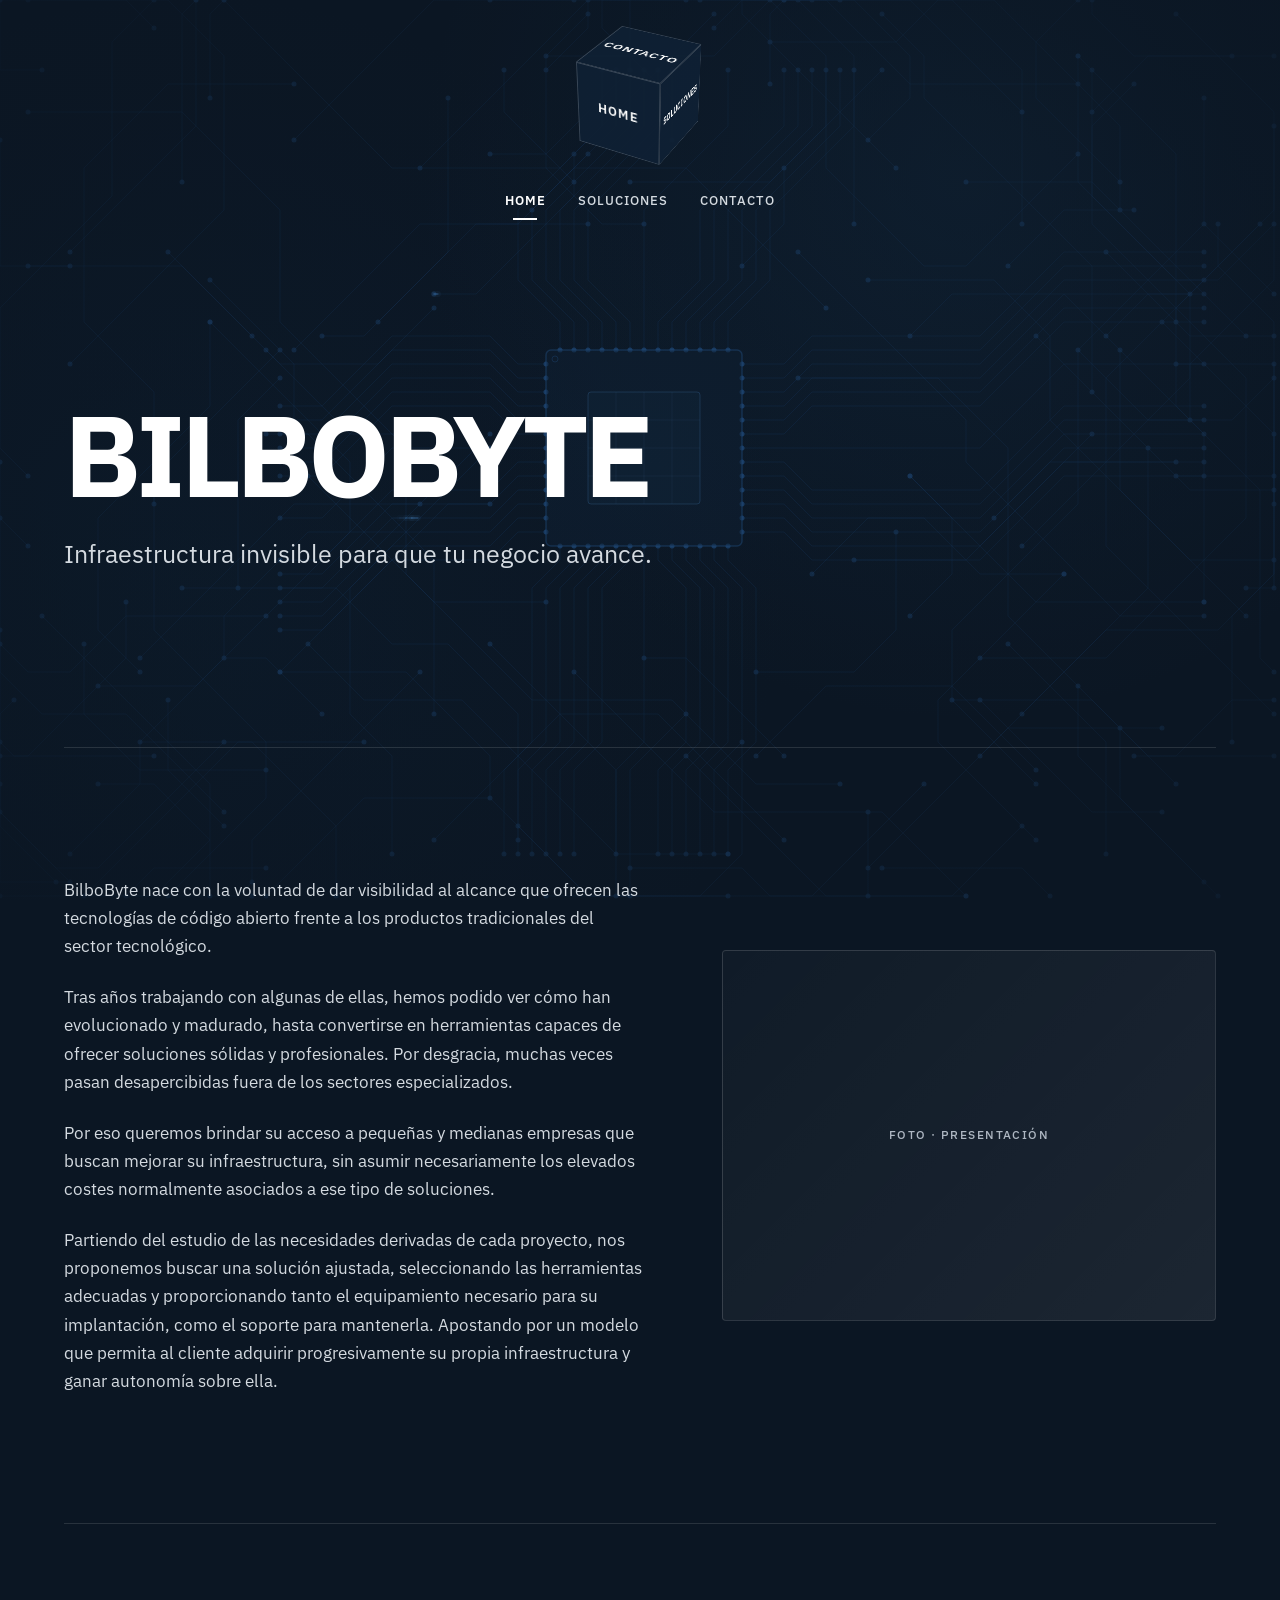
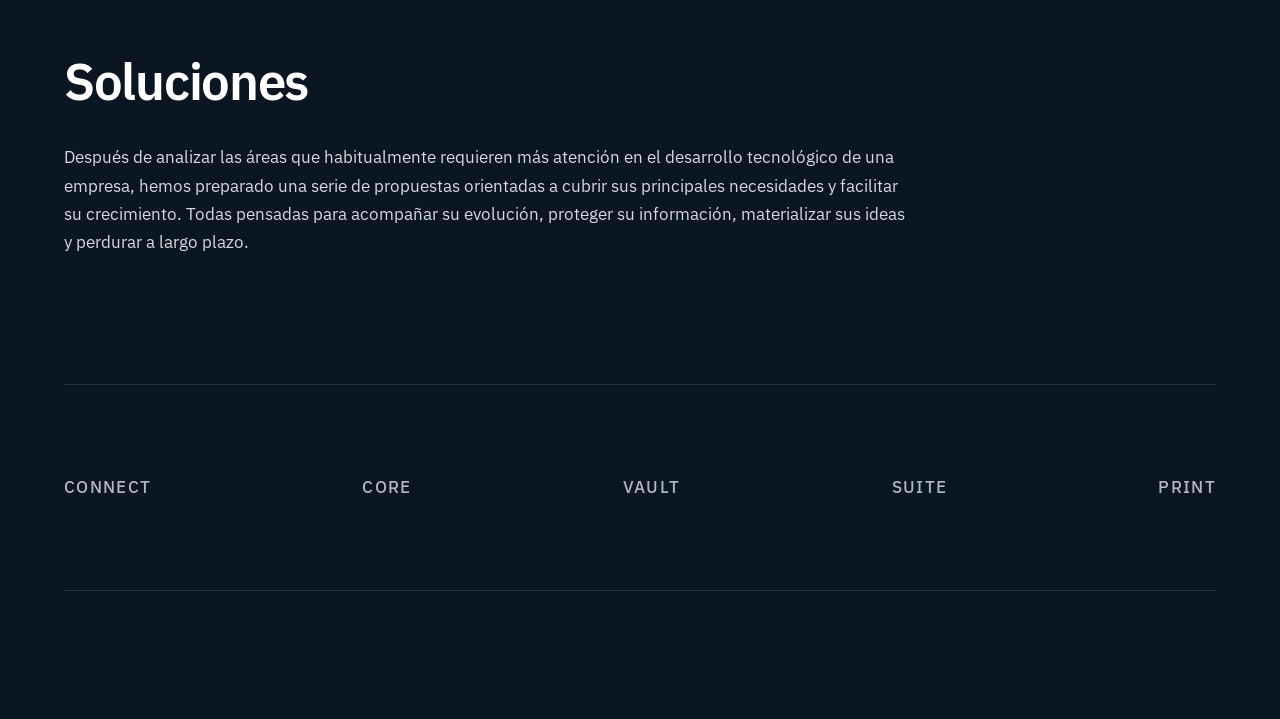
==== commit f2e17088: "Rediseño e implementación modular de BilboByte en rama base1" ====
--- a/index.html
+++ b/index.html
@@ -1,385 +1,906 @@
 <!DOCTYPE html>
 <html lang="es">
+
 <head>
-  <meta charset="UTF-8">
-  <meta name="viewport" content="width=device-width, initial-scale=1.0">
-
-  <!-- SEO y Metadatos -->
-  <title>BilboByte | Infraestructura para tu negocio</title>
-  <meta name="description" content="BilboByte: Soluciones de código abierto, infraestructura propia (Engine Room Bilbao Connect, CORE, Vault, Suite) y fabricación 3D de precisión (Engine Room Bilbao Print) en Bilbao y Bizkaia.">
-  <meta name="keywords" content="BilboByte, Engine Room Bilbao Connect, Engine Room Bilbao CORE, Engine Room Bilbao Vault, Engine Room Bilbao Suite, Engine Room Bilbao Print, código abierto Bilbao, impresión 3D Bilbao, soporte informático Bizkaia">
-  <meta name="author" content="BilboByte">
-  <meta name="theme-color" content="#0b132b">
-
-  <!-- Open Graph -->
-  <meta property="og:type" content="website">
-  <meta property="og:url" content="https://bilbobyte.es/">
-  <meta property="og:title" content="BilboByte | Soluciones Engine Room Bilbao & Impresión 3D">
-  <meta property="og:description" content="Infraestructura invisible para que tu negocio avance. Código abierto e impresión 3D profesional.">
-  <meta property="og:locale" content="es_ES">
-
-  <!-- Tipografía Google Fonts -->
-  <link rel="preconnect" href="https://fonts.googleapis.com">
-  <link rel="preconnect" href="https://fonts.gstatic.com" crossorigin>
-  <link href="https://fonts.googleapis.com/css2?family=Inter:wght@400;500;600;700&family=Plus+Jakarta+Sans:wght@600;700;800&display=swap" rel="stylesheet">
-
-  <!-- Hoja de Estilos CSS -->
-  <link rel="stylesheet" href="css/styles.css">
+
+    <!-- =====================================================
+         01. CONFIGURACIÓN DEL DOCUMENTO
+         ===================================================== -->
+
+    <meta charset="UTF-8">
+
+    <meta
+        name="viewport"
+        content="width=device-width, initial-scale=1.0">
+
+    <title>BilboByte</title>
+
+
+    <!-- =====================================================
+         02. TIPOGRAFÍA
+
+         IBM Plex Sans será la familia principal de BilboByte.
+         De momento se carga desde Google Fonts.
+
+         Más adelante podremos alojarla localmente si
+         preferimos no depender de un recurso externo.
+         ===================================================== -->
+
+    <link rel="preconnect" href="https://fonts.googleapis.com">
+    <link rel="preconnect" href="https://fonts.gstatic.com" crossorigin>
+
+    <link
+        href="https://fonts.googleapis.com/css2?family=IBM+Plex+Sans:wght@400;500;600;700&display=swap"
+        rel="stylesheet">
+
+
+    <!-- =====================================================
+         03. HOJAS DE ESTILO
+
+         base.css:
+         estructura general, tipografía y elementos comunes.
+
+         cube.css:
+         navegación principal tridimensional.
+
+         home.css:
+         composición específica de HOME.
+
+         solutions.css:
+         sección SOLUCIONES y navegador de productos.
+
+         contact.css:
+         sección CONTACTO y formulario.
+         ===================================================== -->
+
+    <link rel="stylesheet" href="css/base.css">
+    <link rel="stylesheet" href="css/cube.css">
+    <link rel="stylesheet" href="css/home.css">
+    <link rel="stylesheet" href="css/solutions.css">
+    <link rel="stylesheet" href="css/contact.css">
+
 </head>
 
+
 <body>
 
-  <!-- ====================================================================
-       01. CABECERA Y NAVEGACIÓN
-       ==================================================================== -->
-  <header class="site-header" id="header">
-    <div class="container header-container">
-      
-      <!-- Logotipo -->
-      <a href="#hero" class="logo" aria-label="BilboByte - Inicio">
-        <svg class="logo-icon" viewBox="0 0 40 40" fill="none" xmlns="http://www.w3.org/2000/svg" aria-hidden="true">
-          <rect width="40" height="40" rx="10" fill="#0B132B"/>
-          <path d="M20 7L32 14V28L20 35L8 28V14L20 7Z" stroke="#334155" stroke-width="1.5"/>
-          <path d="M20 7L32 14L20 21L8 14L20 7Z" fill="#F97316"/>
-          <path d="M8 14L20 21V35L8 28V14Z" fill="#0284C7"/>
-          <circle cx="20" cy="21" r="2.5" fill="#FFFFFF"/>
-        </svg>
-        <span class="logo-text">
-          <span class="logo-title">Bilbo<span class="logo-highlight">Byte</span></span>
-          <span class="logo-sub">Open-Source & 3D Lab</span>
-        </span>
-      </a>
-
-      <!-- Menú de Navegación -->
-      <nav class="nav-menu" id="nav-menu" aria-label="Navegación principal">
-        <a href="#presentacion" class="nav-link">Presentación</a>
-        <a href="#servicios" class="nav-link">Soluciones Engine Room Bilbao</a>
-        <a href="#portafolio" class="nav-link">Portafolio</a>
-        <a href="#testimonios" class="nav-link">Opiniones</a>
-        <a href="#proceso" class="nav-link">Cómo Trabajamos</a>
-        <a href="#faq" class="nav-link">FAQ</a>
-        <a href="#contacto" class="nav-link">Contacto</a>
-      </nav>
-
-      <!-- Botón de Cabecera -->
-      <div class="header-actions">
-        <a href="https://api.whatsapp.com/send/?phone=34657690106&text=Hola+BilboByte%2C+quisiera+consultar+sobre+vuestras+soluciones.&type=phone_number&app_absent=0" 
-           class="btn btn-whatsapp btn-sm btn-quote-desktop" 
-           target="_blank" 
-           rel="noopener noreferrer"
-           aria-label="Contactar por WhatsApp">
-          <svg width="18" height="18" viewBox="0 0 24 24" fill="currentColor" aria-hidden="true">
-            <path d="M12.031 2C6.495 2 2 6.502 2 12.046c0 1.954.558 3.784 1.527 5.341L2.2 22l4.802-1.263A9.972 9.972 0 0 0 12.031 22C17.568 22 22 17.5 22 12.046 22 6.502 17.568 2 12.031 2zm5.727 14.195c-.244.686-1.218 1.258-1.748 1.341-.482.076-1.109.11-3.23-.766-2.55-1.053-4.18-3.666-4.307-3.834-.123-.169-1.03-1.373-1.03-2.618 0-1.246.65-1.859.882-2.112.232-.254.507-.318.675-.318.169 0 .338.003.486.012.157.01.365-.059.57.433.211.507.72 1.758.783 1.885.063.127.106.275.021.444-.084.169-.127.275-.254.423-.127.148-.266.331-.38.444-.127.127-.26.265-.112.518.148.254.658 1.085 1.411 1.757.969.865 1.785 1.134 2.039 1.26.254.127.402.106.55-.063.148-.169.635-.74 1.058-1.32.296-.407.592-.343.994-.194.402.148 2.548 1.202 2.984 1.42.437.218.728.327.834.508.106.18.106 1.047-.138 1.733z"/>
-          </svg>
-          <span>WhatsApp</span>
-        </a>
-
-        <!-- Botón Hamburguesa Móvil -->
-        <button class="mobile-nav-toggle" id="mobile-nav-toggle" aria-expanded="false" aria-label="Abrir menú" aria-controls="nav-menu">
-          <span></span><span></span><span></span>
-        </button>
-      </div>
-
-    </div>
-  </header>
-
-  <main id="main-content">
-
-    <!-- ==================================================================
-         02. HERO (PORTADA)
-         ================================================================== -->
-    <section class="section hero" id="hero">
-      <div class="container hero-grid">
-        <div class="hero-content">
-          </div>
-
-          <h1 class="hero-title">
-            Infraestructura para que tu <span class="gradient-tech">negocio avance</span>.
-          </h1>
-
-          <p class="hero-subtitle">
-            Ayudamos desde clientes particulares a empresas a adquirir progresivamente su propia infraestructura y ganar autonomía, apoyándonos en herramientas open-source maduras y fabricación de piezas 3D.
-          </p>
-
-         
-
-          <div class="hero-trust-bar">
-            <div class="trust-item">
+    <!-- =====================================================
+         FONDO ANIMADO — CIRCUITO
+
+         Permanece fijo detrás de todo el contenido.
+         El canvas se gestiona íntegramente desde circuit-bg.js.
+         ===================================================== -->
+
+    <div id="circuit-bg" aria-hidden="true"><canvas></canvas></div>
+
+
+    <!-- =====================================================
+         04. CABECERA / NAVEGACIÓN PRINCIPAL
+
+         El cubo representa las tres áreas principales:
+
+         HOME
+         SOLUCIONES
+         CONTACTO
+
+         Cada destino ocupa dos caras opuestas para mantener
+         opciones navegables en las diferentes orientaciones.
+         ===================================================== -->
+
+    <header class="site-header">
+
+        <nav
+            class="cube-navigation"
+            aria-label="Navegación principal">
+
+
+            <!-- =================================================
+                 ESCENA DEL CUBO
+                 ================================================= -->
+
+            <div class="cube-scene">
+
+                <div
+                    class="navigation-cube"
+                    id="navigationCube">
+
+
+                    <!-- HOME — cara frontal -->
+
+                    <button
+                        class="cube-face cube-face--front"
+                        type="button"
+                        data-section="home">
+                        HOME
+                    </button>
+
+
+                    <!-- SOLUCIONES — cara derecha -->
+
+                    <button
+                        class="cube-face cube-face--right"
+                        type="button"
+                        data-section="solutions">
+                        SOLUCIONES
+                    </button>
+
+
+                    <!-- CONTACTO — cara superior -->
+
+                    <button
+                        class="cube-face cube-face--top"
+                        type="button"
+                        data-section="contact">
+                        CONTACTO
+                    </button>
+
+
+                    <!-- SOLUCIONES — cara izquierda -->
+
+                    <button
+                        class="cube-face cube-face--left"
+                        type="button"
+                        data-section="solutions">
+                        SOLUCIONES
+                    </button>
+
+
+                    <!-- HOME — cara trasera -->
+
+                    <button
+                        class="cube-face cube-face--back"
+                        type="button"
+                        data-section="home">
+                        HOME
+                    </button>
+
+
+                    <!-- CONTACTO — cara inferior -->
+
+                    <button
+                        class="cube-face cube-face--bottom"
+                        type="button"
+                        data-section="contact">
+                        CONTACTO
+                    </button>
+
+                </div>
+
             </div>
-            <div class="trust-item">
+
+
+            <!-- =================================================
+                 SELECTOR PRINCIPAL
+
+                 Se mantiene como apoyo al cubo y garantiza
+                 acceso directo a las tres áreas.
+                 ================================================= -->
+
+            <div class="section-selector">
+
+                <button
+                    type="button"
+                    class="section-selector__button active"
+                    data-section="home">
+                    HOME
+                </button>
+
+                <button
+                    type="button"
+                    class="section-selector__button"
+                    data-section="solutions">
+                    SOLUCIONES
+                </button>
+
+                <button
+                    type="button"
+                    class="section-selector__button"
+                    data-section="contact">
+                    CONTACTO
+                </button>
+
             </div>
-          </div>
-        </div>
-
-        <div class="hero-visual">
-          <div class="hero-card-composite">
-            <div class="composite-split">
-              <div class="split-pillar pillar--tech">
-                <div class="pillar-icon-box">
-                  <svg width="24" height="24" viewBox="0 0 24 24" fill="none" stroke="currentColor" stroke-width="2" aria-hidden="true">
-                    <rect x="2" y="2" width="20" height="8" rx="2"/><rect x="2" y="14" width="20" height="8" rx="2"/>
-                  </svg>
-                </div>
-                <h3 class="pillar-title">Infraestructura TI</h3>
-                <p class="pillar-desc">Engine Room Bilbao Connect · Engine Room Bilbao CORE · Engine Room Bilbao Vault · Engine Room Bilbao Suite</p>
-                <span class="badge badge-tech">Herramientas Maduras</span>
-              </div>
-
-              <div class="split-pillar pillar--maker">
-                <div class="pillar-icon-box">
-                  <svg width="24" height="24" viewBox="0 0 24 24" fill="none" stroke="currentColor" stroke-width="2" aria-hidden="true">
-                    <polygon points="12 2 2 7 12 12 22 7 12 2"/><polyline points="2 17 12 22 22 17"/>
-                  </svg>
-                </div>
-                <h3 class="pillar-title">Engine Room Bilbao Print</h3>
-                <p class="pillar-desc">Impresión 3D, prototipos, pequeñas series y NFC.</p>
-                <span class="badge badge-maker">De la idea al objeto</span>
-              </div>
+
+        </nav>
+
+    </header>
+
+
+    <!-- =====================================================
+         05. CONTENIDO PRINCIPAL
+         ===================================================== -->
+
+    <main class="site-content">
+
+
+        <!-- =================================================
+             HOME
+             ================================================= -->
+
+        <section
+            id="home"
+            class="page-section active">
+
+
+            <!-- =============================================
+                 HOME / HERO
+                 ============================================= -->
+
+            <div class="home-hero">
+
+                <div class="home-hero__content">
+
+                    <!--
+                        Aquí incorporaremos posteriormente
+                        el logotipo definitivo.
+                    -->
+
+                    <h1 class="home-hero__title">
+                        BILBOBYTE
+                    </h1>
+
+                    <p class="home-hero__claim">
+                        Infraestructura invisible para que tu negocio avance.
+                    </p>
+
+                </div>
+
             </div>
 
-            <div class="composite-footer-badge">
-              <span>BilboByte Laboratorio</span>
-              <div class="badge-status">
-                <span>Atención disponible</span>
-              </div>
+
+            <!-- =============================================
+                 HOME / PRESENTACIÓN
+                 ============================================= -->
+
+            <div class="home-block home-block--presentation">
+
+                <div class="home-block__text">
+
+                    <p>
+                        BilboByte nace con la voluntad de dar visibilidad al alcance que ofrecen las tecnologías de código abierto frente a los productos tradicionales del sector tecnológico.
+                    </p>
+
+                    <p>
+                        Tras años trabajando con algunas de ellas, hemos podido ver cómo han evolucionado y madurado, hasta convertirse en herramientas capaces de ofrecer soluciones sólidas y profesionales. Por desgracia, muchas veces pasan desapercibidas fuera de los sectores especializados.
+                    </p>
+
+                    <p>
+                        Por eso queremos brindar su acceso a pequeñas y medianas empresas que buscan mejorar su infraestructura, sin asumir necesariamente los elevados costes normalmente asociados a ese tipo de soluciones.
+                    </p>
+
+                    <p>
+                        Partiendo del estudio de las necesidades derivadas de cada proyecto, nos proponemos buscar una solución ajustada, seleccionando las herramientas adecuadas y proporcionando tanto el equipamiento necesario para su implantación, como el soporte para mantenerla. Apostando por un modelo que permita al cliente adquirir progresivamente su propia infraestructura y ganar autonomía sobre ella.
+                    </p>
+
+                </div>
+
+
+                <!-- =========================================
+                     FOTO PENDIENTE — PRESENTACIÓN
+
+                     Idea prevista:
+                     Andoni + Jose trabajando en un entorno
+                     real, sin necesidad de mostrar rostros.
+
+                     El placeholder nos permitirá determinar
+                     posteriormente encuadre y proporción.
+                     ========================================= -->
+
+                <div
+                    class="photo-placeholder"
+                    aria-hidden="true">
+
+                    <span>
+                        FOTO · PRESENTACIÓN
+                    </span>
+
+                </div>
+
             </div>
-          </div>
-        </div>
-      </div>
-    </section>
-
-    <!-- ==================================================================
-         03. PRESENTACIÓN (CÓMO NACE BILBOBYTE Y OBJETIVOS)
-         ================================================================== -->
-    <section class="section about-section" id="presentacion">
-      <div class="container" id="presentacion-content">
-        <!-- Renderizado dinámicamente por js/render.js desde content/sobre-mi.json -->
-      </div>
-    </section>
-
-    <!-- ==================================================================
-         04. PRODUCTOS Y SOLUCIONES Engine Room Bilbao
-         ================================================================== -->
-    <section class="section services-section" id="servicios">
-      <div class="container" id="servicios-container">
-        <!-- Renderizado dinámicamente por js/render.js desde content/servicios.json -->
-      </div>
-    </section>
-
-    <!-- ==================================================================
-         05. PORTAFOLIO / RESULTADOS
-         ================================================================== -->
-    <section class="section portfolio-section" id="portafolio">
-      <div class="container">
-        <header class="section-header">
-          <span class="section-kicker section-kicker--neutral">Casos de Éxito</span>
-          <h2 class="section-title">Resultados reales para necesidades reales</h2>
-          <p class="section-description">
-            Casos prácticos de aplicación en infraestructura de datos, optimización y fabricación aditiva.
-          </p>
-        </header>
-
-        <div class="portfolio-filters" role="group" aria-label="Filtro de portafolio">
-          <button type="button" class="filter-btn active" data-filter="all">Todos los Trabajos</button>
-          <button type="button" class="filter-btn" data-filter="maker">Engine Room Bilbao Print (3D)</button>
-          <button type="button" class="filter-btn" data-filter="tech">Soluciones TI (Redes / Servidores)</button>
-        </div>
-
-        <div class="portfolio-grid" id="portfolio-grid">
-          <!-- Renderizado dinámicamente por js/render.js desde content/proyectos.json -->
-        </div>
-      </div>
-    </section>
-
-    <!-- ==================================================================
-         06. TESTIMONIOS
-         ================================================================== -->
-    <section class="section testimonials-section" id="testimonios">
-      <div class="container">
-        <header class="section-header">
-          <span class="section-kicker section-kicker--neutral">Opiniones</span>
-          <h2 class="section-title">La experiencia de quienes confían en BilboByte</h2>
-        </header>
-        <div class="testimonials-grid" id="testimonials-grid">
-          <!-- Renderizado dinámicamente por js/render.js desde content/testimonios.json -->
-        </div>
-      </div>
-    </section>
-
-    <!-- ==================================================================
-         07. CÓMO TRABAJAMOS (PROCESO)
-         ================================================================== -->
-    <section class="section process-section" id="proceso">
-      <div class="container">
-        <header class="section-header">
-          <span class="section-kicker section-kicker--neutral">Metodología</span>
-          <h2 class="section-title">De tu necesidad a la solución operativa en 4 pasos</h2>
-        </header>
-        <div class="process-grid" id="process-grid">
-          <!-- Renderizado dinámicamente por js/render.js desde content/proceso.json -->
-        </div>
-      </div>
-    </section>
-
-    <!-- ==================================================================
-         08. PREGUNTAS FRECUENTES (FAQ)
-         ================================================================== -->
-    <section class="section faq-section" id="faq">
-      <div class="container container-narrow">
-        <header class="section-header">
-          <span class="section-kicker section-kicker--neutral">Dudas Frecuentes</span>
-          <h2 class="section-title">Preguntas Frecuentes</h2>
-        </header>
-        <div class="faq-accordion-group" id="faq-accordion">
-          <!-- Renderizado dinámicamente por js/render.js desde content/faq.json -->
-        </div>
-      </div>
-    </section>
-
-    <!-- ==================================================================
-         09. CONTACTO (SEGÚN TEXTO DEL DOCUMENTO)
-         ================================================================== -->
-    <section class="section contact-section" id="contacto">
-      <div class="container contact-grid">
-        <div class="contact-info-col">
-          <div>
-            <span class="section-kicker section-kicker--neutral">Contáctanos</span>
-            <h2 class="section-title">¿Hablamos?</h2>
-            <p class="section-description">
-              Si tienes alguna duda, quieres ampliar la información sobre nuestras soluciones o tienes un proyecto en mente, ponte en contacto con nosotros. Cuéntanos qué necesitas y estudiaremos cómo podemos ayudarte.
-            </p>
-          </div>
-
-          <div class="contact-card-highlight">
-            <a href="https://wa.me/34657690106?text=Hola%20BilboByte%2C%20quisiera%20hacer%20una%20consulta." 
-               class="contact-method contact-method--whatsapp" target="_blank" rel="noopener noreferrer">
-              <div class="contact-method-icon">
-                <svg width="22" height="22" viewBox="0 0 24 24" fill="currentColor" aria-hidden="true">
-                  <path d="M12.031 2C6.495 2 2 6.502 2 12.046c0 1.954.558 3.784 1.527 5.341L2.2 22l4.802-1.263A9.972 9.972 0 0 0 12.031 22C17.568 22 22 17.5 22 12.046 22 6.502 17.568 2 12.031 2zm5.727 14.195c-.244.686-1.218 1.258-1.748 1.341-.482.076-1.109.11-3.23-.766-2.55-1.053-4.18-3.666-4.307-3.834-.123-.169-1.03-1.373-1.03-2.618 0-1.246.65-1.859.882-2.112.232-.254.507-.318.675-.318.169 0 .338.003.486.012.157.01.365-.059.57.433.211.507.72 1.758.783 1.885.063.127.106.275.021.444-.084.169-.127.275-.254.423-.127.148-.266.331-.38.444-.127.127-.26.265-.112.518.148.254.658 1.085 1.411 1.757.969.865 1.785 1.134 2.039 1.26.254.127.402.106.55-.063.148-.169.635-.74 1.058-1.32.296-.407.592-.343.994-.194.402.148 2.548 1.202 2.984 1.42.437.218.728.327.834.508.106.18.106 1.047-.138 1.733z"/>
-                </svg>
-              </div>
-              <div>
-                <span class="contact-method-title">WhatsApp Directo</span>
-                <span class="contact-method-value">+34 600 000 000 [EDITAR]</span>
-              </div>
-            </a>
-
-            <a href="mailto:contacto@bilbobyte.es" class="contact-method contact-method--email">
-              <div class="contact-method-icon">
-                <svg width="22" height="22" viewBox="0 0 24 24" fill="none" stroke="currentColor" stroke-width="2" aria-hidden="true">
-                  <path d="M4 4h16c1.1 0 2 .9 2 2v12c0 1.1-.9 2-2 2H4c-1.1 0-2-.9-2-2V6c0-1.1.9-2 2-2z"></path>
-                  <polyline points="22,6 12,13 2,6"></polyline>
-                </svg>
-              </div>
-              <div>
-                <span class="contact-method-title">Correo Electrónico</span>
-                <span class="contact-method-value">contacto@bilbobyte.es [EDITAR]</span>
-              </div>
-            </a>
-          </div>
-        </div>
-
-        <!-- Formulario Simplificado según el Documento -->
-        <div class="contact-form-card">
-          <form id="contact-form" class="contact-form" novalidate>
-            <!-- Casilla Honeypot Anti-Spam -->
-            <div class="form-honeypot" aria-hidden="true">
-              <input type="text" name="botcheck" tabindex="-1" autocomplete="off">
+
+
+            <!-- =============================================
+                 HOME / PRODUCTOS
+                 ============================================= -->
+
+            <div class="home-block home-block--products">
+
+                <div class="home-block__text">
+
+                    <h2>
+                        Soluciones
+                    </h2>
+
+                    <p>
+                        Después de analizar las áreas que habitualmente requieren más atención en el desarrollo tecnológico de una empresa, hemos preparado una serie de propuestas orientadas a cubrir sus principales necesidades y facilitar su crecimiento. Todas pensadas para acompañar su evolución, proteger su información, materializar sus ideas y perdurar a largo plazo.
+                    </p>
+
+                </div>
+
             </div>
 
-            <div class="form-group">
-              <label for="form-nombre" class="form-label">Nombre <span class="required" aria-hidden="true">*</span></label>
-              <input type="text" id="form-nombre" name="nombre" class="form-input" placeholder="Tu nombre o empresa" required autocomplete="name">
+
+            <!-- =============================================
+                 HOME / SELECTOR DE SOLUCIONES
+
+                 Más adelante tendrá interacción propia.
+                 Seleccionar una solución llevará a la cara
+                 SOLUCIONES y abrirá directamente la elegida.
+                 ============================================= -->
+
+            <nav
+                class="home-solutions"
+                aria-label="Soluciones BilboByte">
+
+                <button
+                    type="button"
+                    data-product="connect">
+                    CONNECT
+                </button>
+
+                <button
+                    type="button"
+                    data-product="core">
+                    CORE
+                </button>
+
+                <button
+                    type="button"
+                    data-product="vault">
+                    VAULT
+                </button>
+
+                <button
+                    type="button"
+                    data-product="suite">
+                    SUITE
+                </button>
+
+                <button
+                    type="button"
+                    data-product="print">
+                    PRINT
+                </button>
+
+            </nav>
+
+        </section>
+
+
+        <!-- =================================================
+             SOLUCIONES
+
+             Navegador horizontal entre los cinco productos.
+             El panel activo se controla por JS mediante
+             data-product y la clase .product--active.
+             ================================================= -->
+
+        <section
+            id="solutions"
+            class="page-section">
+
+
+            <!-- =============================================
+                 SOLUCIONES / ENCABEZADO + INTRO
+                 ============================================= -->
+
+            <div class="solutions-header">
+
+                <div class="solutions-header__text">
+
+                    <h2>
+                        Soluciones
+                    </h2>
+
+                    <p>
+                        Después de analizar las áreas que habitualmente requieren más atención en el desarrollo tecnológico de una empresa, hemos preparado una serie de propuestas orientadas a cubrir sus principales necesidades y facilitar su crecimiento. Todas pensadas para acompañar su evolución, proteger su información, materializar sus ideas y perdurar a largo plazo.
+                    </p>
+
+                </div>
+
             </div>
 
-            <div class="form-group">
-              <label for="form-email" class="form-label">Correo electrónico <span class="required" aria-hidden="true">*</span></label>
-              <input type="email" id="form-email" name="email" class="form-input" placeholder="tu@correo.com" required autocomplete="email">
+
+            <!-- =============================================
+                 SOLUCIONES / NAVEGADOR DE PRODUCTOS
+
+                 Pestañas horizontales que seleccionan el
+                 producto activo dentro de SOLUCIONES.
+                 ============================================= -->
+
+            <nav
+                class="product-nav"
+                aria-label="Productos BilboByte">
+
+                <button
+                    type="button"
+                    class="product-nav__button product-nav__button--active"
+                    data-product="connect"
+                    aria-current="true">
+                    CONNECT
+                </button>
+
+                <button
+                    type="button"
+                    class="product-nav__button"
+                    data-product="core">
+                    CORE
+                </button>
+
+                <button
+                    type="button"
+                    class="product-nav__button"
+                    data-product="vault">
+                    VAULT
+                </button>
+
+                <button
+                    type="button"
+                    class="product-nav__button"
+                    data-product="suite">
+                    SUITE
+                </button>
+
+                <button
+                    type="button"
+                    class="product-nav__button"
+                    data-product="print">
+                    PRINT
+                </button>
+
+            </nav>
+
+
+            <!-- =============================================
+                 SOLUCIONES / PANELES DE PRODUCTO
+                 ============================================= -->
+
+            <div class="product-panels">
+
+
+                <!-- =========================================
+                     ERBConnect
+                     ========================================= -->
+
+                <article
+                    id="product-connect"
+                    class="product-panel product--active"
+                    aria-label="ERBConnect">
+
+                    <div class="product-panel__body">
+
+                        <div class="product-panel__text">
+
+                            <h3 class="product-panel__name">
+                                <span class="product-panel__prefix">ERB</span>Connect
+                            </h3>
+
+                            <p class="product-panel__tagline">
+                                Todo comienza por estar conectados
+                            </p>
+
+                            <p>
+                                La clave para que la información fluya por la empresa, parte de una buena conectividad. Nos encargamos de crear una red estable, organizada y adaptada a tu forma de trabajo.
+                            </p>
+
+                            <p>
+                                Desde la conexión de los equipos a la red, hasta la posibilidad de separar puestos de trabajo, dispositivos o servicios según sus necesidades, todo parte de una buena planificación. Esto permite mantener cada elemento comunicado con aquello que necesita y aislado del resto cuando sea conveniente.
+                            </p>
+
+                            <p>
+                                Además, podemos proporcionar acceso remoto a los recursos de la empresa, permitiendo trabajar con ellos desde fuera de forma segura y controlada. Todo ello mediante una solución sencilla y centralizada, preparada para crecer junto a la empresa allí donde lo necesite.
+                            </p>
+
+                            <p>
+                                Nos encargamos de la instalación y configuración del equipamiento, además de proporcionar asistencia y soporte para mantener la red siempre operativa y preparada para evolucionar junto a tu negocio.
+                            </p>
+
+                        </div>
+
+                        <div
+                            class="photo-placeholder"
+                            aria-hidden="true">
+                            <span>FOTO · CONNECT</span>
+                        </div>
+
+                    </div>
+
+                </article>
+
+
+                <!-- =========================================
+                     ERBCore
+                     ========================================= -->
+
+                <article
+                    id="product-core"
+                    class="product-panel"
+                    aria-label="ERBCore">
+
+                    <div class="product-panel__body">
+
+                        <div class="product-panel__text">
+
+                            <h3 class="product-panel__name">
+                                <span class="product-panel__prefix">ERB</span>Core
+                            </h3>
+
+                            <p class="product-panel__tagline">
+                                Desata el potencial a tu alcance
+                            </p>
+
+                            <p>
+                                No siempre es necesario disponer de un equipo diferente para cada tarea. Una sola máquina puede hacer mucho más de lo que parece. ERB CORE permite aprovechar al máximo sus recursos, dividiéndolos entre diferentes entornos independientes, capaces de asumir distintas funciones.
+                            </p>
+
+                            <p>
+                                De esta manera una misma infraestructura puede alojar diferentes aplicaciones, herramientas y servicios simultáneamente, aprovechando su capacidad de forma eficiente y evitando dedicar necesariamente un equipo físico a cada tarea.
+                            </p>
+
+                            <p>
+                                Cada entorno puede adaptarse a sus propias necesidades, recibiendo los recursos necesarios y permitiendo incorporar nuevos servicios a medida que la empresa evoluciona. Así, la infraestructura puede crecer y redistribuir su capacidad según las necesidades de cada momento, manteniendo sus diferentes funciones organizadas e independientes entre sí.
+                            </p>
+
+                            <p>
+                                Nos encargamos de su instalación, configuración y monitorización, incorporando además sistemas de copia y recuperación que ayuden a restablecer los servicios ante posibles incidencias, junto con la asistencia y soporte necesarios para mantener la infraestructura operativa.
+                            </p>
+
+                        </div>
+
+                        <div
+                            class="photo-placeholder"
+                            aria-hidden="true">
+                            <span>FOTO · CORE</span>
+                        </div>
+
+                    </div>
+
+                </article>
+
+
+                <!-- =========================================
+                     ERBVault
+                     ========================================= -->
+
+                <article
+                    id="product-vault"
+                    class="product-panel"
+                    aria-label="ERBVault">
+
+                    <div class="product-panel__body">
+
+                        <div class="product-panel__text">
+
+                            <h3 class="product-panel__name">
+                                <span class="product-panel__prefix">ERB</span>Vault
+                            </h3>
+
+                            <p class="product-panel__tagline">
+                                Porque guardar no es lo mismo que proteger
+                            </p>
+
+                            <p>
+                                La información relevante de una empresa puede terminar repartida entre diferentes ordenadores, dispositivos y ubicaciones, dificultando tanto su acceso como su protección. ERB VAULT permite centralizar la gestión de archivos y documentos en un espacio común, organizado y accesible para quienes los necesitan.
+                            </p>
+
+                            <p>
+                                Mediante carpetas y recursos compartidos, es posible organizar la información por usuarios, departamentos o proyectos, estableciendo diferentes permisos y niveles de acceso. Al mismo tiempo, incorporamos medidas de redundancia destinadas a mantener los datos disponibles en situaciones imprevistas.
+                            </p>
+
+                            <p>
+                                Pero almacenar la información de forma segura no sustituye a una copia de seguridad. Por eso, ERB VAULT puede incorporar sistemas de copia y recuperación independientes, destinados a proteger los datos frente a averías, borrados accidentales u otras incidencias.
+                            </p>
+
+                            <p>
+                                Nos encargamos de la instalación, configuración y supervisión del equipamiento, además de proporcionar asistencia y soporte para mantener protegida una de las partes más importantes de cualquier negocio: su información.
+                            </p>
+
+                        </div>
+
+                        <div
+                            class="photo-placeholder"
+                            aria-hidden="true">
+                            <span>FOTO · VAULT</span>
+                        </div>
+
+                    </div>
+
+                </article>
+
+
+                <!-- =========================================
+                     ERBSuite
+                     ========================================= -->
+
+                <article
+                    id="product-suite"
+                    class="product-panel"
+                    aria-label="ERBSuite">
+
+                    <div class="product-panel__body">
+
+                        <div class="product-panel__text">
+
+                            <h3 class="product-panel__name">
+                                <span class="product-panel__prefix">ERB</span>Suite
+                            </h3>
+
+                            <p class="product-panel__tagline">
+                                Tu trabajo, simplificado y siempre a mano
+                            </p>
+
+                            <p>
+                                Gestionar un negocio muchas veces implica trabajar cada día con información, contactos, citas, documentos y trabajos realizados, repartiendo la gestión entre diferentes aplicaciones, herramientas y dispositivos. ERB SUITE sirve como un puente hacia todos ellos, ofreciendo un acceso común a las herramientas y la información que necesitas.
+                            </p>
+
+                            <p>
+                                Desde una misma aplicación puedes consultar y gestionar contactos, organizar citas y calendarios, acceder a documentos o resolver parte del papeleo asociado a cada cliente, facilitando además su envío a través de canales de mensajería, agilizando el contacto.
+                            </p>
+
+                            <p>
+                                El ordenador o el móvil se convierten en una puerta de acceso a la información. Los datos permanecen centralizados donde decidas instalar el equipo y puedes acceder a ellos cuando los necesites, sin necesidad de llevarlos contigo. ERB SUITE puede además incorporar nuevas funciones e integraciones a medida que cambien tus necesidades, construyendo un entorno de trabajo que evoluciona junto a tu negocio.
+                            </p>
+
+                            <p>
+                                Nos encargamos de preparar, configurar y adaptar el entorno a las necesidades de tu actividad, integrando las herramientas necesarias para facilitar el trabajo diario. Además, proporcionamos asistencia y soporte para mantenerlo operativo y adaptarlo cuando sea necesario.
+                            </p>
+
+                        </div>
+
+                        <div
+                            class="photo-placeholder"
+                            aria-hidden="true">
+                            <span>FOTO · SUITE</span>
+                        </div>
+
+                    </div>
+
+                </article>
+
+
+                <!-- =========================================
+                     ERBPrint
+                     ========================================= -->
+
+                <article
+                    id="product-print"
+                    class="product-panel"
+                    aria-label="ERBPrint">
+
+                    <div class="product-panel__body">
+
+                        <div class="product-panel__text">
+
+                            <h3 class="product-panel__name">
+                                <span class="product-panel__prefix">ERB</span>Print
+                            </h3>
+
+                            <p class="product-panel__tagline">
+                                Desde las ideas, a tus manos
+                            </p>
+
+                            <p>
+                                La impresión 3D permite transformar un diseño digital en un objeto físico, ofreciendo una forma flexible de crear prototipos o pequeñas series de piezas. ERB PRINT aprovecha estas posibilidades para desarrollar y fabricar algunos de estos elementos, adaptando cuando sea necesario sus diseños para trasladarlos a la impresión 3D y conservar su esencia en el resultado final.
+                            </p>
+
+                            <p>
+                                Cada proyecto puede partir de un punto diferente. Si ya dispones de un diseño preparado, podemos trabajar sobre él para estudiar su adaptación y convertirlo en una pieza lista para fabricar. Si no lo tienes todavía, podemos trabajar a partir del material disponible para estudiar su vectorización y adaptar el original antes de llevarlo a la impresión 3D. Si únicamente tienes una idea, también puedes consultarnos y estudiaremos sus posibilidades.
+                            </p>
+
+                            <p>
+                                ERB PRINT permite crear desde elementos personalizados de imagen y promoción, como llaveros o identificadores, hasta piezas que incorporen funcionalidades adicionales, como tecnología NFC. La impresión 3D permite de esta manera comprobar el resultado de un diseño y realizar los ajustes necesarios antes de producir nuevas unidades.
+                            </p>
+
+                            <p>
+                                Nos encargamos de estudiar cada proyecto, preparar o adaptar el diseño cuando sea necesario y seleccionar el proceso de fabricación más adecuado para obtener el resultado buscado.
+                            </p>
+
+                        </div>
+
+                        <div
+                            class="photo-placeholder"
+                            aria-hidden="true">
+                            <span>FOTO · PRINT</span>
+                        </div>
+
+                    </div>
+
+                </article>
+
+
             </div>
 
-            <div class="form-group">
-              <label for="form-mensaje" class="form-label">Mensaje <span class="required" aria-hidden="true">*</span></label>
-              <textarea id="form-mensaje" name="mensaje" class="form-textarea" placeholder="Cuéntanos qué necesitas..." required rows="4"></textarea>
+        </section>
+
+
+        <!-- =================================================
+             CONTACTO
+             ================================================= -->
+
+        <section
+            id="contact"
+            class="page-section">
+
+
+            <!-- =============================================
+                 CONTACTO / ENCABEZADO
+                 ============================================= -->
+
+            <div class="contact-header">
+
+                <h2>
+                    ¿Hablamos?
+                </h2>
+
+                <p>
+                    Si tienes alguna duda, quieres ampliar la información sobre nuestras soluciones o tienes un proyecto en mente, ponte en contacto con nosotros. Cuéntanos qué necesitas y estudiaremos cómo podemos ayudarte.
+                </p>
+
             </div>
 
-            <div id="form-status" class="form-status" role="alert" aria-live="polite"></div>
-
-            <button type="submit" class="btn btn-tech btn-lg" id="submit-btn" style="width: 100%;">
-              <span>Enviar</span>
-            </button>
-          </form>
-        </div>
-      </div>
-    </section>
-
-  </main>
-
-  <!-- ====================================================================
-       10. PIE DE PÁGINA
-       ==================================================================== -->
-  <footer class="site-footer">
-    <div class="container">
-      <div class="footer-grid">
-        <div class="footer-col">
-          <a href="#hero" class="logo" style="color: #ffffff;">
-            <svg class="logo-icon" viewBox="0 0 40 40" fill="none" xmlns="http://www.w3.org/2000/svg" aria-hidden="true">
-              <rect width="40" height="40" rx="10" fill="#1C2541"/>
-              <path d="M20 7L32 14V28L20 35L8 28V14L20 7Z" stroke="#475569" stroke-width="1.5"/>
-              <path d="M20 7L32 14L20 21L8 14L20 7Z" fill="#F97316"/>
-              <path d="M8 14L20 21V35L8 28V14Z" fill="#0284C7"/>
-              <circle cx="20" cy="21" r="2.5" fill="#FFFFFF"/>
-            </svg>
-            <span class="logo-text">
-              <span class="logo-title">Bilbo<span class="logo-highlight">Byte</span></span>
-              <span class="logo-sub">Open-Source & 3D Lab</span>
-            </span>
-          </a>
-          <p class="footer-brand-desc">
-            Infraestructura invisible para que tu negocio avance. Tecnologías abiertas de alta fiabilidad y fabricación 3D en Bilbao y Bizkaia.
-          </p>
-        </div>
-
-        <div class="footer-col">
-          <h4 class="footer-title">Soluciones Engine Room Bilbao</h4>
-          <ul class="footer-links">
-            <li><a href="#servicios" class="footer-link">Engine Room Bilbao Connect</a></li>
-            <li><a href="#servicios" class="footer-link">Engine Room Bilbao CORE</a></li>
-            <li><a href="#servicios" class="footer-link">Engine Room Bilbao Vault</a></li>
-            <li><a href="#servicios" class="footer-link">Engine Room Bilbao Suite</a></li>
-            <li><a href="#servicios" class="footer-link">Engine Room Bilbao Print (3D)</a></li>
-          </ul>
-        </div>
-
-        <div class="footer-col">
-          <h4 class="footer-title">Contacto</h4>
-          <ul class="footer-links">
-            <li><a href="https://wa.me/34657690106" class="footer-link" target="_blank" rel="noopener noreferrer">WhatsApp: +34 600 000 000</a></li>
-            <li><a href="mailto:santiago31rodriguez10@gmail.com" class="footer-link">santiago31rodriguez10@gmail.com</a></li>
-            <li><span class="footer-link">Bilbao</span></li>
-          </ul>
-        </div>
-      </div>
-
-      <div class="footer-bottom">
-        <p>&copy; <span id="current-year">2026</span> BilboByte. Todos los derechos reservados.</p>
-      </div>
-    </div>
-  </footer>
-
-
-  <!-- Fallback noscript -->
-  <noscript>
-    <div style="background-color: #0b132b; color: #ffffff; text-align: center; padding: 1rem; position: fixed; bottom: 0; left: 0; right: 0; z-index: 1000;">
-      Para una experiencia interactiva completa, activa JavaScript en tu navegador. Puedes contactarnos directamente por WhatsApp al +34 600 000 000 o a contacto@bilbobyte.es.
-    </div>
-  </noscript>
-
-  <!-- ====================================================================
-       SCRIPTS JAVASCRIPT SEPARADOS Y MODULARES
-       ==================================================================== -->
-  <script src="js/render.js"></script>
-  <script src="js/main.js"></script>
-  <script src="js/form.js"></script>
+
+            <!-- =============================================
+                 CONTACTO / FORMULARIO
+                 ============================================= -->
+
+            <form
+                class="contact-form"
+                id="contactForm"
+                method="post"
+                action="#"
+                novalidate>
+
+
+                <!-- -----------------------------------------
+                     Honeypot anti-spam — campo oculto para
+                     detectar bots que rellenan todo.
+                     Los bots lo rellenan; los humanos no.
+                     ----------------------------------------- -->
+
+                <div
+                    class="contact-form__honeypot"
+                    aria-hidden="true">
+
+                    <label for="website">
+                        No rellenar este campo
+                    </label>
+
+                    <input
+                        type="text"
+                        id="website"
+                        name="website"
+                        tabindex="-1"
+                        autocomplete="off">
+
+                </div>
+
+
+                <!-- -----------------------------------------
+                     Nombre
+                     ----------------------------------------- -->
+
+                <div class="contact-form__group">
+
+                    <label
+                        class="contact-form__label"
+                        for="contact-name">
+                        Nombre
+                    </label>
+
+                    <input
+                        class="contact-form__input"
+                        type="text"
+                        id="contact-name"
+                        name="name"
+                        autocomplete="name"
+                        required
+                        aria-required="true">
+
+                    <span
+                        class="contact-form__error"
+                        id="contact-name-error"
+                        aria-live="polite">
+                    </span>
+
+                </div>
+
+
+                <!-- -----------------------------------------
+                     Correo electrónico
+                     ----------------------------------------- -->
+
+                <div class="contact-form__group">
+
+                    <label
+                        class="contact-form__label"
+                        for="contact-email">
+                        Correo electrónico
+                    </label>
+
+                    <input
+                        class="contact-form__input"
+                        type="email"
+                        id="contact-email"
+                        name="email"
+                        autocomplete="email"
+                        required
+                        aria-required="true">
+
+                    <span
+                        class="contact-form__error"
+                        id="contact-email-error"
+                        aria-live="polite">
+                    </span>
+
+                </div>
+
+
+                <!-- -----------------------------------------
+                     Mensaje
+                     ----------------------------------------- -->
+
+                <div class="contact-form__group">
+
+                    <label
+                        class="contact-form__label"
+                        for="contact-message">
+                        Mensaje
+                    </label>
+
+                    <textarea
+                        class="contact-form__input contact-form__textarea"
+                        id="contact-message"
+                        name="message"
+                        rows="6"
+                        required
+                        aria-required="true">
+                    </textarea>
+
+                    <span
+                        class="contact-form__error"
+                        id="contact-message-error"
+                        aria-live="polite">
+                    </span>
+
+                </div>
+
+
+                <!-- -----------------------------------------
+                     Enviar
+                     ----------------------------------------- -->
+
+                <div class="contact-form__footer">
+
+                    <button
+                        class="contact-form__submit"
+                        type="submit">
+                        Enviar
+                    </button>
+
+                    <p
+                        class="contact-form__status"
+                        id="contact-form-status"
+                        aria-live="polite"
+                        role="status">
+                    </p>
+
+                </div>
+
+            </form>
+
+        </section>
+
+    </main>
+
+
+    <!-- =====================================================
+         06. JAVASCRIPT
+         ===================================================== -->
+
+    <script src="js/cube.js"></script>
+    <script src="js/solutions.js"></script>
+    <script src="js/circuit-bg.js"></script>
 
 </body>
+
 </html>
--- a/css/base.css
+++ b/css/base.css
@@ -0,0 +1,373 @@
+/* ==========================================================
+   01. VARIABLES GLOBALES
+
+   Punto central para modificar la identidad visual,
+   dimensiones generales y espaciados de la web.
+   ========================================================== */
+
+:root {
+
+    /* ---------- Colores ---------- */
+
+    --bg-primary: #0b1623;
+    --bg-secondary: #0f2033;
+    --bg-soft: #132b42;
+
+    --text-primary: #ffffff;
+    --text-secondary: #d4dae0;
+    --text-muted: #aeb7c2;
+
+    --border-soft: rgba(255, 255, 255, 0.12);
+
+
+    /* ---------- Dimensiones ---------- */
+
+    --content-width: 1200px;
+    --reading-width: 680px;
+
+
+    /* ---------- Espaciado ---------- */
+
+    --section-space: clamp(5rem, 10vw, 9rem);
+    --block-gap: clamp(2.5rem, 6vw, 6rem);
+}
+
+
+/* ==========================================================
+   02. RESET BÁSICO
+   ========================================================== */
+
+* {
+    box-sizing: border-box;
+}
+
+html {
+    margin: 0;
+    padding: 0;
+
+    background-color: var(--bg-primary);
+    scroll-behavior: smooth;
+}
+
+body {
+    margin: 0;
+    padding: 0;
+}
+
+
+/* ==========================================================
+   03. FONDO ANIMADO Y CUERPO DE LA WEB
+
+   El fondo combina el canvas de circuito con degradados
+   radiales suaves en tonos azules para conservar la identidad
+   y asegurar la máxima legibilidad de los textos.
+   ========================================================== */
+
+#circuit-bg {
+    position: fixed;
+    inset: 0;
+    z-index: -1;
+    overflow: hidden;
+    pointer-events: none;
+
+    background:
+        radial-gradient(
+            circle at 75% 20%,
+            rgba(30, 70, 105, 0.25),
+            transparent 45%
+        ),
+        radial-gradient(
+            circle at 15% 65%,
+            rgba(19, 48, 75, 0.22),
+            transparent 48%
+        ),
+        var(--bg-primary);
+}
+
+#circuit-bg canvas {
+    display: block;
+    width: 100%;
+    height: 100%;
+    opacity: 0.70;
+}
+
+#circuit-bg::after {
+    content: "";
+    position: absolute;
+    inset: 0;
+    background: radial-gradient(
+        ellipse at center,
+        rgba(11, 22, 35, 0.15) 0%,
+        rgba(11, 22, 35, 0.50) 65%,
+        rgba(11, 22, 35, 0.85) 100%
+    );
+    pointer-events: none;
+}
+
+body {
+    min-height: 100vh;
+    background: transparent;
+
+    color: var(--text-primary);
+
+    font-family:
+        "IBM Plex Sans",
+        Arial,
+        sans-serif;
+
+    font-size: 16px;
+    line-height: 1.7;
+
+    -webkit-font-smoothing: antialiased;
+}
+
+
+
+/* ==========================================================
+   04. ELEMENTOS GENERALES
+   ========================================================== */
+
+button,
+input,
+textarea {
+    font: inherit;
+}
+
+button {
+    color: inherit;
+}
+
+
+/* ==========================================================
+   05. CONTENIDO PRINCIPAL
+
+   Limita la anchura máxima del contenido sin impedir que
+   utilice prácticamente toda la pantalla en dispositivos
+   pequeños.
+   ========================================================== */
+
+.site-content {
+    width: min(90%, var(--content-width));
+
+    margin: 0 auto;
+}
+
+
+/* ==========================================================
+   06. ÁREAS PRINCIPALES
+
+   HOME, SOLUCIONES y CONTACTO comparten este sistema.
+
+   No centramos aquí el contenido: cada área podrá definir
+   posteriormente su propia composición.
+   ========================================================== */
+
+.page-section {
+    display: none;
+
+    width: 100%;
+    min-height: 70vh;
+}
+
+
+.page-section.active {
+    display: block;
+}
+
+
+/* ==========================================================
+   07. TRANSICIÓN DE SALIDA
+
+   La sección sale con una leve inclinación en X y retrocede
+   en Z, como si el cubo la empujara hacia el fondo.
+   ========================================================== */
+
+.page-section.leaving {
+    opacity: 0;
+
+    transform:
+        perspective(1100px)
+        rotateX(2.5deg)
+        translateY(14px)
+        translateZ(-22px);
+
+    transition:
+        opacity 210ms cubic-bezier(0.4, 0, 1, 1),
+        transform 210ms cubic-bezier(0.4, 0, 1, 1);
+}
+
+
+/* ==========================================================
+   08. TRANSICIÓN DE ENTRADA
+
+   La nueva sección emerge desde el fondo con la inclinación
+   inversa, como si el cubo la trajera al frente.
+   ========================================================== */
+
+.page-section.entering {
+    display: block;
+
+    opacity: 0;
+
+    transform:
+        perspective(1100px)
+        rotateX(-2.5deg)
+        translateY(-14px)
+        translateZ(-22px);
+}
+
+
+.page-section.entering.entering-active {
+    opacity: 1;
+
+    transform:
+        perspective(1100px)
+        rotateX(0deg)
+        translateY(0)
+        translateZ(0);
+
+    transition:
+        opacity 300ms ease,
+        transform 300ms cubic-bezier(0.2, 0, 0.1, 1);
+}
+
+
+/* ==========================================================
+   09. TIPOGRAFÍA GENERAL
+   ========================================================== */
+
+h1,
+h2,
+h3,
+p {
+    margin-top: 0;
+}
+
+
+h1,
+h2,
+h3 {
+    color: var(--text-primary);
+
+    line-height: 1.15;
+}
+
+
+p {
+    color: var(--text-secondary);
+}
+
+
+/* ==========================================================
+   10. PLACEHOLDER FOTOGRÁFICO
+
+   Representa una fotografía todavía pendiente.
+
+   Su proporción puede modificarse posteriormente según
+   la composición definitiva y las fotografías disponibles.
+   ========================================================== */
+
+.photo-placeholder {
+    display: flex;
+    align-items: center;
+    justify-content: center;
+
+    width: 100%;
+
+    aspect-ratio: 4 / 3;
+
+    border: 1px solid var(--border-soft);
+    border-radius: 4px;
+
+    background:
+        linear-gradient(
+            135deg,
+            rgba(255, 255, 255, 0.025),
+            rgba(255, 255, 255, 0.07)
+        );
+
+    color: var(--text-muted);
+
+    font-size: 0.75rem;
+    font-weight: 500;
+    letter-spacing: 0.12em;
+
+    /*
+     Identity base para evitar que el stacking context cambie
+     sólo en el hover, causando saltos de z-index inesperados.
+    */
+    translate: 0px 0px;
+    rotate: 0deg;
+
+    transition:
+        transform 320ms cubic-bezier(0.2, 0, 0.15, 1),
+        box-shadow 320ms ease,
+        border-color 320ms ease;
+}
+
+
+.photo-placeholder:hover {
+    transform:
+        perspective(900px)
+        rotateY(2.5deg)
+        rotateX(-1.2deg)
+        translateZ(10px);
+
+    border-color: rgba(255, 255, 255, 0.22);
+
+    box-shadow:
+        -10px 16px 48px rgba(0, 0, 0, 0.35),
+        inset 0 1px 0 rgba(255, 255, 255, 0.08);
+}
+
+
+/* ==========================================================
+   11. ACCESIBILIDAD — MOVIMIENTO REDUCIDO
+
+   Reducción selectiva por elemento en lugar de deshabilitar
+   globalmente: evita que los cortes bruscos resulten más
+   molestos que las propias animaciones.
+   ========================================================== */
+
+@media (prefers-reduced-motion: reduce) {
+
+    html {
+        scroll-behavior: auto;
+    }
+
+    /* Secciones: sólo opacidad, sin transforms 3D */
+
+    .page-section.leaving {
+        transform: none;
+        transition: opacity 150ms ease;
+    }
+
+    .page-section.entering {
+        transform: none;
+    }
+
+    .page-section.entering.entering-active {
+        transform: none;
+        transition: opacity 180ms ease;
+    }
+
+
+    /* Placeholders: sin hover 3D */
+
+    .photo-placeholder {
+        transition: border-color 150ms ease;
+    }
+
+    .photo-placeholder:hover {
+        transform: none;
+        box-shadow: none;
+    }
+
+
+    /* Cubo: sin animación en el giro de navegación */
+
+    .navigation-cube {
+        transition: none;
+    }
+
+}
--- a/css/cube.css
+++ b/css/cube.css
@@ -0,0 +1,279 @@
+/* ==========================================================
+   01. VARIABLES DEL CUBO
+
+   --cube-size:
+   Tamaño total del cubo.
+
+   --cube-half:
+   Mitad exacta del tamaño. Se utiliza para colocar cada cara
+   en el espacio 3D.
+
+   --cube-duration:
+   Duración del giro entre secciones.
+   ========================================================== */
+
+:root {
+    --cube-size: 90px;
+    --cube-half: calc(var(--cube-size) / 2);
+
+    --cube-duration: 800ms;
+
+    --cube-border: rgba(255, 255, 255, 0.18);
+    --cube-face-bg: rgba(15, 32, 51, 0.92);
+}
+
+
+/* ==========================================================
+   02. CONTENEDOR DE NAVEGACIÓN
+   Reserva el espacio superior donde vive el cubo.
+   ========================================================== */
+
+.cube-navigation {
+    display: flex;
+    flex-direction: column;
+    align-items: center;
+
+    gap: 2.75rem;
+
+    padding: 3rem 0 2rem;
+}
+
+
+/* ==========================================================
+   03. ESCENA 3D
+
+   perspective determina la profundidad visual.
+   ========================================================== */
+
+.cube-scene {
+    width: var(--cube-size);
+    height: var(--cube-size);
+
+    perspective: 800px;
+}
+
+
+/* ==========================================================
+   04. CUBO
+
+   El cubo conserva todas sus caras en espacio 3D.
+
+   La transición se aplica exclusivamente a transform para
+   que cualquier cambio de orientación sea interpolado por
+   el navegador.
+   ========================================================== */
+
+.navigation-cube {
+    position: relative;
+
+    width: 100%;
+    height: 100%;
+
+    transform-style: preserve-3d;
+
+    transform:
+        rotateX(-30deg)
+        rotateY(-28deg);
+
+    transition:
+        transform var(--cube-duration)
+        cubic-bezier(0.45, 0, 0.20, 1);
+
+    will-change: transform;
+}
+
+
+/* ==========================================================
+   05. CARAS DEL CUBO
+
+   Todas las caras comparten dimensiones y aspecto.
+   ========================================================== */
+
+.cube-face {
+    position: absolute;
+    inset: 0;
+
+    display: flex;
+    align-items: center;
+    justify-content: center;
+
+    margin: 0;
+    padding: 0.35rem;
+
+    border: 1px solid var(--cube-border);
+    background: var(--cube-face-bg);
+
+    color: #ffffff;
+
+    font-family: inherit;
+    font-size: 0.85rem;
+    font-weight: 600;
+    line-height: 1;
+    letter-spacing: 0.08em;
+
+    white-space: nowrap;
+
+    backface-visibility: hidden;
+}
+
+
+/* ==========================================================
+   06. AJUSTE ESPECÍFICO — SOLUCIONES
+
+   La palabra SOLUCIONES necesita una escala menor para
+   conservar margen dentro de una cara de 90 px.
+   ========================================================== */
+
+.cube-face[data-section="solutions"] {
+    font-size: 0.75rem;
+    letter-spacing: 0.01em;
+}
+
+
+/* ==========================================================
+   07. CARAS INTERACTIVAS
+   ========================================================== */
+
+button.cube-face {
+    cursor: pointer;
+}
+
+button.cube-face:hover {
+    background: rgba(23, 47, 72, 0.98);
+}
+
+
+/* ==========================================================
+   08. POSICIÓN DE LAS SEIS CARAS
+   ========================================================== */
+
+.cube-face--front {
+    transform:
+        rotateY(0deg)
+        translateZ(var(--cube-half));
+}
+
+.cube-face--right {
+    transform:
+        rotateY(90deg)
+        translateZ(var(--cube-half));
+}
+
+.cube-face--back {
+    transform:
+        rotateY(180deg)
+        translateZ(var(--cube-half));
+}
+
+.cube-face--left {
+    transform:
+        rotateY(-90deg)
+        translateZ(var(--cube-half));
+}
+
+.cube-face--top {
+    transform:
+        rotateX(90deg)
+        translateZ(var(--cube-half));
+}
+
+.cube-face--bottom {
+    transform:
+        rotateX(-90deg)
+        translateZ(var(--cube-half));
+}
+
+
+/* ==========================================================
+   09. SELECTOR DE ÁREA
+
+   Navegación auxiliar situada debajo del cubo.
+   ========================================================== */
+
+.section-selector {
+    display: flex;
+    align-items: center;
+    justify-content: center;
+
+    gap: 2rem;
+}
+
+
+/* ==========================================================
+   10. BOTONES DEL SELECTOR
+   ========================================================== */
+
+.section-selector__button {
+    position: relative;
+
+    padding: 0.5rem 0;
+
+    border: 0;
+    background: transparent;
+
+    color: var(--text-secondary);
+
+    font: inherit;
+    font-size: 0.8rem;
+    font-weight: 500;
+    letter-spacing: 0.08em;
+
+    cursor: pointer;
+
+    /* Identity base para evitar saltos de stacking context */
+    translate: 0px;
+
+    transition:
+        color 200ms ease,
+        transform 220ms cubic-bezier(0.2, 0, 0.15, 1);
+}
+
+
+.section-selector__button:hover {
+    color: var(--text-primary);
+
+    transform:
+        perspective(350px)
+        translateZ(5px);
+}
+
+
+.section-selector__button.active {
+    color: var(--text-primary);
+
+    font-weight: 600;
+}
+
+
+/* ==========================================================
+   11. INDICADOR DE SECCIÓN ACTIVA
+   ========================================================== */
+
+.section-selector__button.active::after {
+    content: "";
+
+    position: absolute;
+
+    left: 50%;
+    bottom: 0;
+
+    width: 24px;
+    height: 2px;
+
+    background: var(--text-primary);
+
+    transform: translateX(-50%);
+}
+
+
+/* ==========================================================
+   12. ACCESIBILIDAD — MOVIMIENTO REDUCIDO
+   ========================================================== */
+
+@media (prefers-reduced-motion: reduce) {
+
+    .section-selector__button:hover {
+        transform: none;
+    }
+
+}
--- a/css/home.css
+++ b/css/home.css
@@ -0,0 +1,300 @@
+/* ==========================================================
+   01. HOME — CONFIGURACIÓN GENERAL
+   ========================================================== */
+
+#home {
+    padding-bottom: var(--section-space);
+}
+
+
+/* ==========================================================
+   02. HERO
+
+   Primera impresión de BilboByte.
+
+   El logotipo sustituirá posteriormente al tratamiento
+   tipográfico provisional del nombre.
+   ========================================================== */
+
+.home-hero {
+    display: flex;
+    align-items: center;
+
+    min-height: 55vh;
+
+    padding:
+        clamp(4rem, 10vh, 8rem)
+        0
+        var(--section-space);
+}
+
+
+.home-hero__content {
+    max-width: 900px;
+}
+
+
+.home-hero__title {
+    margin-bottom: 1rem;
+
+    font-size: clamp(4rem, 9vw, 8.5rem);
+    font-weight: 700;
+
+    letter-spacing: -0.045em;
+}
+
+
+.home-hero__claim {
+    max-width: 700px;
+
+    margin-bottom: 0;
+
+    color: var(--text-secondary);
+
+    font-size: clamp(1.15rem, 2vw, 1.55rem);
+    font-weight: 400;
+
+    line-height: 1.45;
+}
+
+
+/* ==========================================================
+   03. BLOQUES DE HOME
+
+   Estructura reutilizable para combinar texto y fotografía.
+   ========================================================== */
+
+.home-block {
+    display: grid;
+
+    grid-template-columns:
+        minmax(0, 1fr)
+        minmax(320px, 0.85fr);
+
+    align-items: center;
+
+    gap: var(--block-gap);
+
+    padding: var(--section-space) 0;
+
+    border-top: 1px solid var(--border-soft);
+}
+
+
+/* ==========================================================
+   04. TEXTO DE LOS BLOQUES
+   ========================================================== */
+
+.home-block__text {
+    max-width: var(--reading-width);
+}
+
+
+.home-block__text h2 {
+    margin-bottom: 2rem;
+
+    font-size: clamp(2rem, 4vw, 3.5rem);
+    font-weight: 600;
+
+    letter-spacing: -0.025em;
+}
+
+
+.home-block__text p {
+    margin-bottom: 1.4rem;
+
+    font-size: clamp(1rem, 1.3vw, 1.1rem);
+}
+
+
+.home-block__text p:last-child {
+    margin-bottom: 0;
+}
+
+
+/* ==========================================================
+   05. PRESENTACIÓN
+
+   El bloque utiliza texto + fotografía.
+
+   La fotografía definitiva mostrará previsiblemente a los
+   responsables de BilboByte trabajando, sin necesidad de
+   mostrar sus rostros.
+   ========================================================== */
+
+.home-block--presentation .photo-placeholder {
+    max-width: 520px;
+
+    justify-self: end;
+}
+
+
+/* ==========================================================
+   06. PRODUCTOS
+
+   De momento este bloque es principalmente textual.
+   Mantiene espacio y jerarquía propios antes del selector
+   de soluciones.
+   ========================================================== */
+
+.home-block--products {
+    grid-template-columns: 1fr;
+}
+
+
+.home-block--products .home-block__text {
+    max-width: 850px;
+}
+
+
+/* ==========================================================
+   07. SELECTOR DE SOLUCIONES
+
+   Primera representación del navegador:
+   CONNECT · CORE · VAULT · SUITE · PRINT
+
+   Todavía no tiene conectada la navegación.
+   ========================================================== */
+
+.home-solutions {
+    display: flex;
+    align-items: center;
+    justify-content: space-between;
+
+    gap: 1.5rem;
+
+    padding:
+        clamp(3rem, 6vw, 5rem)
+        0;
+
+    border-top: 1px solid var(--border-soft);
+    border-bottom: 1px solid var(--border-soft);
+}
+
+
+.home-solutions button {
+    position: relative;
+
+    padding: 0.7rem 0;
+
+    border: 0;
+    background: transparent;
+
+    color: var(--text-muted);
+
+    font-size: clamp(0.85rem, 1.4vw, 1.05rem);
+    font-weight: 500;
+
+    letter-spacing: 0.08em;
+
+    cursor: pointer;
+
+    /*
+     Identity base obligatoria para que el stacking context
+     no cambie sólo en el hover (per individual-transform-properties).
+    */
+    translate: 0px;
+
+    transition:
+        color 200ms ease,
+        transform 260ms cubic-bezier(0.2, 0, 0.15, 1);
+}
+
+
+.home-solutions button:hover {
+    color: var(--text-primary);
+
+    transform:
+        perspective(500px)
+        translateZ(10px)
+        scale(1.04);
+}
+
+
+/* Línea blanca que aparecerá bajo la solución enfocada */
+
+.home-solutions button::after {
+    content: "";
+
+    position: absolute;
+
+    left: 50%;
+    bottom: 0;
+
+    width: 0;
+    height: 2px;
+
+    background: var(--text-primary);
+
+    transform: translateX(-50%);
+
+    transition: width 220ms ease;
+}
+
+
+.home-solutions button:hover::after {
+    width: 28px;
+}
+
+
+/* ==========================================================
+   08. TABLET
+   ========================================================== */
+
+@media (max-width: 900px) {
+
+    .home-block {
+        grid-template-columns: 1fr;
+    }
+
+
+    .home-block--presentation .photo-placeholder {
+        max-width: 650px;
+
+        justify-self: start;
+    }
+
+
+    .home-solutions {
+        flex-wrap: wrap;
+        justify-content: flex-start;
+
+        column-gap: 2rem;
+    }
+}
+
+
+/* ==========================================================
+   09. MÓVIL
+   ========================================================== */
+
+@media (max-width: 600px) {
+
+    .home-hero {
+        min-height: 55vh;
+
+        padding-top: 3rem;
+    }
+
+
+    .home-hero__title {
+        font-size: clamp(3.2rem, 17vw, 5rem);
+    }
+
+
+    .home-block {
+        padding:
+            clamp(4rem, 15vw, 6rem)
+            0;
+    }
+
+
+    .photo-placeholder {
+        aspect-ratio: 16 / 10;
+    }
+
+
+    .home-solutions {
+        gap: 1rem 1.6rem;
+    }
+}
--- a/css/solutions.css
+++ b/css/solutions.css
@@ -0,0 +1,424 @@
+/* ==========================================================
+   01. SOLUCIONES — CONFIGURACIÓN GENERAL
+   ========================================================== */
+
+#solutions {
+    padding-bottom: var(--section-space);
+}
+
+
+/* ==========================================================
+   02. ENCABEZADO DE SOLUCIONES
+
+   Intro antes del navegador de productos.
+   ========================================================== */
+
+.solutions-header {
+    padding:
+        clamp(4rem, 10vh, 8rem)
+        0
+        var(--block-gap);
+}
+
+
+.solutions-header__text {
+    max-width: 850px;
+}
+
+
+.solutions-header__text h2 {
+    margin-bottom: 2rem;
+
+    font-size: clamp(2rem, 4vw, 3.5rem);
+    font-weight: 600;
+
+    letter-spacing: -0.025em;
+}
+
+
+.solutions-header__text p {
+    font-size: clamp(1rem, 1.3vw, 1.1rem);
+
+    color: var(--text-secondary);
+}
+
+
+/* ==========================================================
+   03. NAVEGADOR DE PRODUCTOS
+
+   Barra de pestañas horizontal.
+   El botón activo tiene un indicador inferior.
+   ========================================================== */
+
+.product-nav {
+    display: flex;
+    align-items: center;
+    gap: 0;
+
+    border-bottom: 1px solid var(--border-soft);
+
+    overflow-x: auto;
+    -webkit-overflow-scrolling: touch;
+
+    /* Ocultar scrollbar manteniendo funcionalidad */
+    scrollbar-width: none;
+}
+
+.product-nav::-webkit-scrollbar {
+    display: none;
+}
+
+
+.product-nav__button {
+    position: relative;
+
+    flex-shrink: 0;
+
+    padding: 1.1rem 2rem;
+
+    border: 0;
+    border-bottom: 2px solid transparent;
+
+    background: transparent;
+
+    color: var(--text-muted);
+
+    font-size: 0.82rem;
+    font-weight: 500;
+
+    letter-spacing: 0.1em;
+
+    cursor: pointer;
+
+    /* Identity base para evitar saltos de stacking context */
+    translate: 0px;
+
+    transition:
+        color 200ms ease,
+        border-color 200ms ease,
+        transform 220ms cubic-bezier(0.2, 0, 0.15, 1);
+}
+
+
+.product-nav__button:hover {
+    color: var(--text-secondary);
+
+    transform:
+        perspective(400px)
+        translateZ(5px);
+}
+
+
+.product-nav__button--active {
+    color: var(--text-primary);
+    font-weight: 600;
+
+    border-bottom-color: var(--text-primary);
+    margin-bottom: -1px;
+
+    /* El activo no se eleva — ya tiene peso visual */
+    transform: none;
+}
+
+
+/* ==========================================================
+   04. PANELES DE PRODUCTO
+
+   Envoltorio posicionado para que el panel de salida
+   pueda flotar encima (absolute) mientras el nuevo panel
+   toma el espacio (relative) sin provocar saltos de layout.
+   ========================================================== */
+
+.product-panels {
+    position: relative;
+}
+
+
+/* ==========================================================
+   05. PANEL INDIVIDUAL — ESTADOS
+   ========================================================== */
+
+/* --- Oculto (por defecto) --- */
+
+.product-panel {
+    display: none;
+}
+
+
+/* --- Activo: ocupa el layout, entra desde la derecha --- */
+
+.product-panel.product--active {
+    display: block;
+
+    animation: panelEnterRight 340ms cubic-bezier(0.2, 0, 0.1, 1) both;
+}
+
+
+/* --- Activo llegando desde la izquierda --- */
+
+.product-panel.product--active.product--from-left {
+    animation: panelEnterLeft 340ms cubic-bezier(0.2, 0, 0.1, 1) both;
+}
+
+
+/* --- Saliendo: flota encima para no afectar el layout --- */
+
+.product-panel.product--exiting {
+    display: block;
+
+    position: absolute;
+    inset: 0;
+
+    pointer-events: none;
+    z-index: 1;
+}
+
+.product-panel.product--exiting.product--to-left {
+    animation: panelExitLeft 240ms cubic-bezier(0.4, 0, 1, 1) both;
+}
+
+.product-panel.product--exiting.product--to-right {
+    animation: panelExitRight 240ms cubic-bezier(0.4, 0, 1, 1) both;
+}
+
+
+/* ==========================================================
+   06. KEYFRAMES DE LOS PANELES
+
+   Los ángulos de rotateY son pequeños (≈ 5–7°) para
+   transmitir profundidad sin resultar dramáticos.
+   El desplazamiento en Z refuerza la sensación de fondo.
+   ========================================================== */
+
+/* Entrada desde la derecha (avanzar: connect→core→…) */
+@keyframes panelEnterRight {
+    from {
+        opacity: 0;
+        transform:
+            perspective(1400px)
+            rotateY(6deg)
+            translateZ(-60px);
+    }
+    to {
+        opacity: 1;
+        transform:
+            perspective(1400px)
+            rotateY(0deg)
+            translateZ(0);
+    }
+}
+
+/* Entrada desde la izquierda (retroceder: core→connect…) */
+@keyframes panelEnterLeft {
+    from {
+        opacity: 0;
+        transform:
+            perspective(1400px)
+            rotateY(-6deg)
+            translateZ(-60px);
+    }
+    to {
+        opacity: 1;
+        transform:
+            perspective(1400px)
+            rotateY(0deg)
+            translateZ(0);
+    }
+}
+
+/* Salida hacia la izquierda (cuando se avanza) */
+@keyframes panelExitLeft {
+    from {
+        opacity: 1;
+        transform:
+            perspective(1400px)
+            rotateY(0deg)
+            translateZ(0);
+    }
+    to {
+        opacity: 0;
+        transform:
+            perspective(1400px)
+            rotateY(-5deg)
+            translateZ(-50px);
+    }
+}
+
+/* Salida hacia la derecha (cuando se retrocede) */
+@keyframes panelExitRight {
+    from {
+        opacity: 1;
+        transform:
+            perspective(1400px)
+            rotateY(0deg)
+            translateZ(0);
+    }
+    to {
+        opacity: 0;
+        transform:
+            perspective(1400px)
+            rotateY(5deg)
+            translateZ(-50px);
+    }
+}
+
+
+/* ==========================================================
+   07. REDUCED MOTION — PANELES
+
+   Sin rotaciones ni profundidad; sólo opacidad.
+   ========================================================== */
+
+@media (prefers-reduced-motion: reduce) {
+
+    .product-panel.product--active,
+    .product-panel.product--active.product--from-left {
+        animation: panelFadeIn 160ms ease both;
+    }
+
+    .product-panel.product--exiting.product--to-left,
+    .product-panel.product--exiting.product--to-right {
+        animation: panelFadeOut 160ms ease both;
+    }
+
+    @keyframes panelFadeIn {
+        from { opacity: 0; }
+        to   { opacity: 1; }
+    }
+
+    @keyframes panelFadeOut {
+        from { opacity: 1; }
+        to   { opacity: 0; }
+    }
+
+    .product-nav__button:hover {
+        transform: none;
+    }
+
+}
+
+
+/* ==========================================================
+   08. CUERPO DEL PANEL
+
+   Layout texto + fotografía idéntico al de HOME.
+   El padding vertical se aplica aquí, no en el contenedor,
+   para que el panel flotante (absolute) no lo propague.
+   ========================================================== */
+
+.product-panel__body {
+    display: grid;
+
+    padding: var(--section-space) 0;
+
+    grid-template-columns:
+        minmax(0, 1fr)
+        minmax(280px, 0.85fr);
+
+    align-items: center;
+
+    gap: var(--block-gap);
+}
+
+
+/* ==========================================================
+   07. TEXTO DEL PANEL
+   ========================================================== */
+
+.product-panel__text {
+    max-width: var(--reading-width);
+}
+
+
+.product-panel__name {
+    margin-bottom: 0.4rem;
+
+    font-size: clamp(2rem, 4vw, 3.2rem);
+    font-weight: 700;
+
+    letter-spacing: -0.03em;
+}
+
+
+/* Prefijo ERB — ligeramente atenuado respecto al nombre */
+.product-panel__prefix {
+    color: var(--text-muted);
+}
+
+
+.product-panel__tagline {
+    margin-bottom: 2rem;
+
+    color: var(--text-muted);
+
+    font-size: clamp(1rem, 1.5vw, 1.15rem);
+    font-style: italic;
+}
+
+
+.product-panel__text p {
+    margin-bottom: 1.4rem;
+
+    font-size: clamp(1rem, 1.3vw, 1.1rem);
+
+    color: var(--text-secondary);
+}
+
+
+.product-panel__text p:last-child {
+    margin-bottom: 0;
+}
+
+
+/* ==========================================================
+   08. FOTOGRAFÍA DEL PANEL
+   ========================================================== */
+
+.product-panel__body .photo-placeholder {
+    max-width: 520px;
+
+    align-self: start;
+    justify-self: end;
+}
+
+
+/* ==========================================================
+   09. TABLET
+   ========================================================== */
+
+@media (max-width: 900px) {
+
+    .product-panel__body {
+        grid-template-columns: 1fr;
+    }
+
+    .product-panel__body .photo-placeholder {
+        max-width: 650px;
+        justify-self: start;
+    }
+
+    .product-nav__button {
+        padding: 1rem 1.5rem;
+    }
+}
+
+
+/* ==========================================================
+   10. MÓVIL
+   ========================================================== */
+
+@media (max-width: 600px) {
+
+    .solutions-header {
+        padding-top: 3rem;
+    }
+
+    .product-nav__button {
+        padding: 0.9rem 1.1rem;
+        font-size: 0.78rem;
+    }
+
+    .product-panel {
+        padding: clamp(3rem, 12vw, 5rem) 0;
+    }
+}
--- a/css/contact.css
+++ b/css/contact.css
@@ -0,0 +1,297 @@
+/* ==========================================================
+   01. CONTACTO — CONFIGURACIÓN GENERAL
+   ========================================================== */
+
+#contact {
+    padding-bottom: var(--section-space);
+}
+
+
+/* ==========================================================
+   02. ENCABEZADO DE CONTACTO
+   ========================================================== */
+
+.contact-header {
+    padding:
+        clamp(4rem, 10vh, 8rem)
+        0
+        var(--block-gap);
+
+    max-width: 700px;
+}
+
+
+.contact-header h2 {
+    margin-bottom: 1.5rem;
+
+    font-size: clamp(2rem, 4vw, 3.5rem);
+    font-weight: 600;
+
+    letter-spacing: -0.025em;
+}
+
+
+.contact-header p {
+    font-size: clamp(1rem, 1.3vw, 1.1rem);
+
+    color: var(--text-secondary);
+}
+
+
+/* ==========================================================
+   03. FORMULARIO DE CONTACTO
+
+   Anchura máxima ajustada para una lectura cómoda.
+   ========================================================== */
+
+.contact-form {
+    width: min(100%, 580px);
+}
+
+
+/* ==========================================================
+   04. HONEYPOT ANTI-SPAM
+
+   Campo oculto visualmente para detectar bots.
+   Los bots lo rellenan; los humanos no lo ven.
+   ========================================================== */
+
+.contact-form__honeypot {
+    position: absolute;
+
+    clip-path: inset(50%);
+    overflow: hidden;
+
+    width: 1px;
+    height: 1px;
+
+    margin: -1px;
+    padding: 0;
+
+    border: 0;
+
+    white-space: nowrap;
+}
+
+
+/* ==========================================================
+   05. GRUPO DE CAMPO
+
+   Envuelve label + input/textarea + mensaje de error.
+   ========================================================== */
+
+.contact-form__group {
+    margin-block-end: 1.75rem;
+}
+
+
+/* ==========================================================
+   06. ETIQUETAS
+   ========================================================== */
+
+.contact-form__label {
+    display: block;
+
+    margin-block-end: 0.5rem;
+
+    color: var(--text-secondary);
+
+    font-size: 0.85rem;
+    font-weight: 500;
+
+    letter-spacing: 0.04em;
+
+    cursor: pointer;
+}
+
+
+/* ==========================================================
+   07. CAMPOS DE TEXTO
+
+   El color de borde y el fondo reflejan el sistema de color
+   de la web. El campo activo eleva ligeramente su borde.
+   ========================================================== */
+
+.contact-form__input {
+    display: block;
+
+    width: 100%;
+
+    padding: 0.85rem 1rem;
+    min-height: 48px;
+
+    border: 1px solid var(--border-soft);
+    border-radius: 4px;
+
+    background: rgba(255, 255, 255, 0.04);
+
+    color: var(--text-primary);
+
+    font-size: 1rem;
+    line-height: 1.5;
+
+    transition:
+        border-color 180ms ease,
+        background 180ms ease;
+
+    appearance: none;
+}
+
+
+.contact-form__input:focus {
+    outline: none;
+
+    border-color: rgba(255, 255, 255, 0.45);
+    background: rgba(255, 255, 255, 0.07);
+}
+
+
+/* Validación visual: :user-invalid asegura que el error
+   sólo aparece después de que el usuario haya interactuado */
+
+.contact-form__input:user-invalid {
+    border-color: rgba(255, 100, 100, 0.55);
+}
+
+/* Fallback para navegadores sin :user-invalid */
+@supports not selector(:user-invalid) {
+    .contact-form__input.input--touched:invalid {
+        border-color: rgba(255, 100, 100, 0.55);
+    }
+}
+
+.contact-form__input::placeholder {
+    color: var(--text-muted);
+    opacity: 0.6;
+}
+
+
+/* ==========================================================
+   08. ÁREA DE TEXTO
+   ========================================================== */
+
+.contact-form__textarea {
+    resize: vertical;
+    min-height: 160px;
+}
+
+
+/* ==========================================================
+   09. MENSAJES DE ERROR INLINE
+   ========================================================== */
+
+.contact-form__error {
+    display: block;
+
+    margin-block-start: 0.4rem;
+
+    color: rgba(255, 120, 100, 0.9);
+
+    font-size: 0.82rem;
+
+    min-height: 1.2em;
+}
+
+
+/* ==========================================================
+   10. PIE DEL FORMULARIO
+
+   Alinea el botón y el mensaje de estado.
+   ========================================================== */
+
+.contact-form__footer {
+    display: flex;
+    align-items: center;
+    flex-wrap: wrap;
+
+    gap: 1.5rem;
+
+    margin-block-start: 0.5rem;
+}
+
+
+/* ==========================================================
+   11. BOTÓN DE ENVÍO
+   ========================================================== */
+
+.contact-form__submit {
+    padding: 0.85rem 2.25rem;
+    min-height: 48px;
+
+    border: 1px solid var(--border-soft);
+    border-radius: 4px;
+
+    background: transparent;
+
+    color: var(--text-primary);
+
+    font-size: 0.9rem;
+    font-weight: 500;
+
+    letter-spacing: 0.06em;
+
+    cursor: pointer;
+
+    transition:
+        background 200ms ease,
+        border-color 200ms ease;
+}
+
+
+.contact-form__submit:hover {
+    background: rgba(255, 255, 255, 0.07);
+    border-color: rgba(255, 255, 255, 0.3);
+}
+
+
+.contact-form__submit:active {
+    background: rgba(255, 255, 255, 0.12);
+}
+
+
+.contact-form__submit:disabled {
+    opacity: 0.45;
+    cursor: not-allowed;
+}
+
+
+/* ==========================================================
+   12. ESTADO DEL FORMULARIO
+
+   Mensaje de confirmación o error de envío.
+   ========================================================== */
+
+.contact-form__status {
+    margin: 0;
+
+    font-size: 0.9rem;
+
+    color: var(--text-muted);
+}
+
+
+.contact-form__status--success {
+    color: rgba(100, 210, 140, 0.9);
+}
+
+
+.contact-form__status--error {
+    color: rgba(255, 120, 100, 0.9);
+}
+
+
+/* ==========================================================
+   13. MÓVIL
+   ========================================================== */
+
+@media (max-width: 600px) {
+
+    .contact-header {
+        padding-top: 3rem;
+    }
+
+    .contact-form__footer {
+        flex-direction: column;
+        align-items: flex-start;
+    }
+}
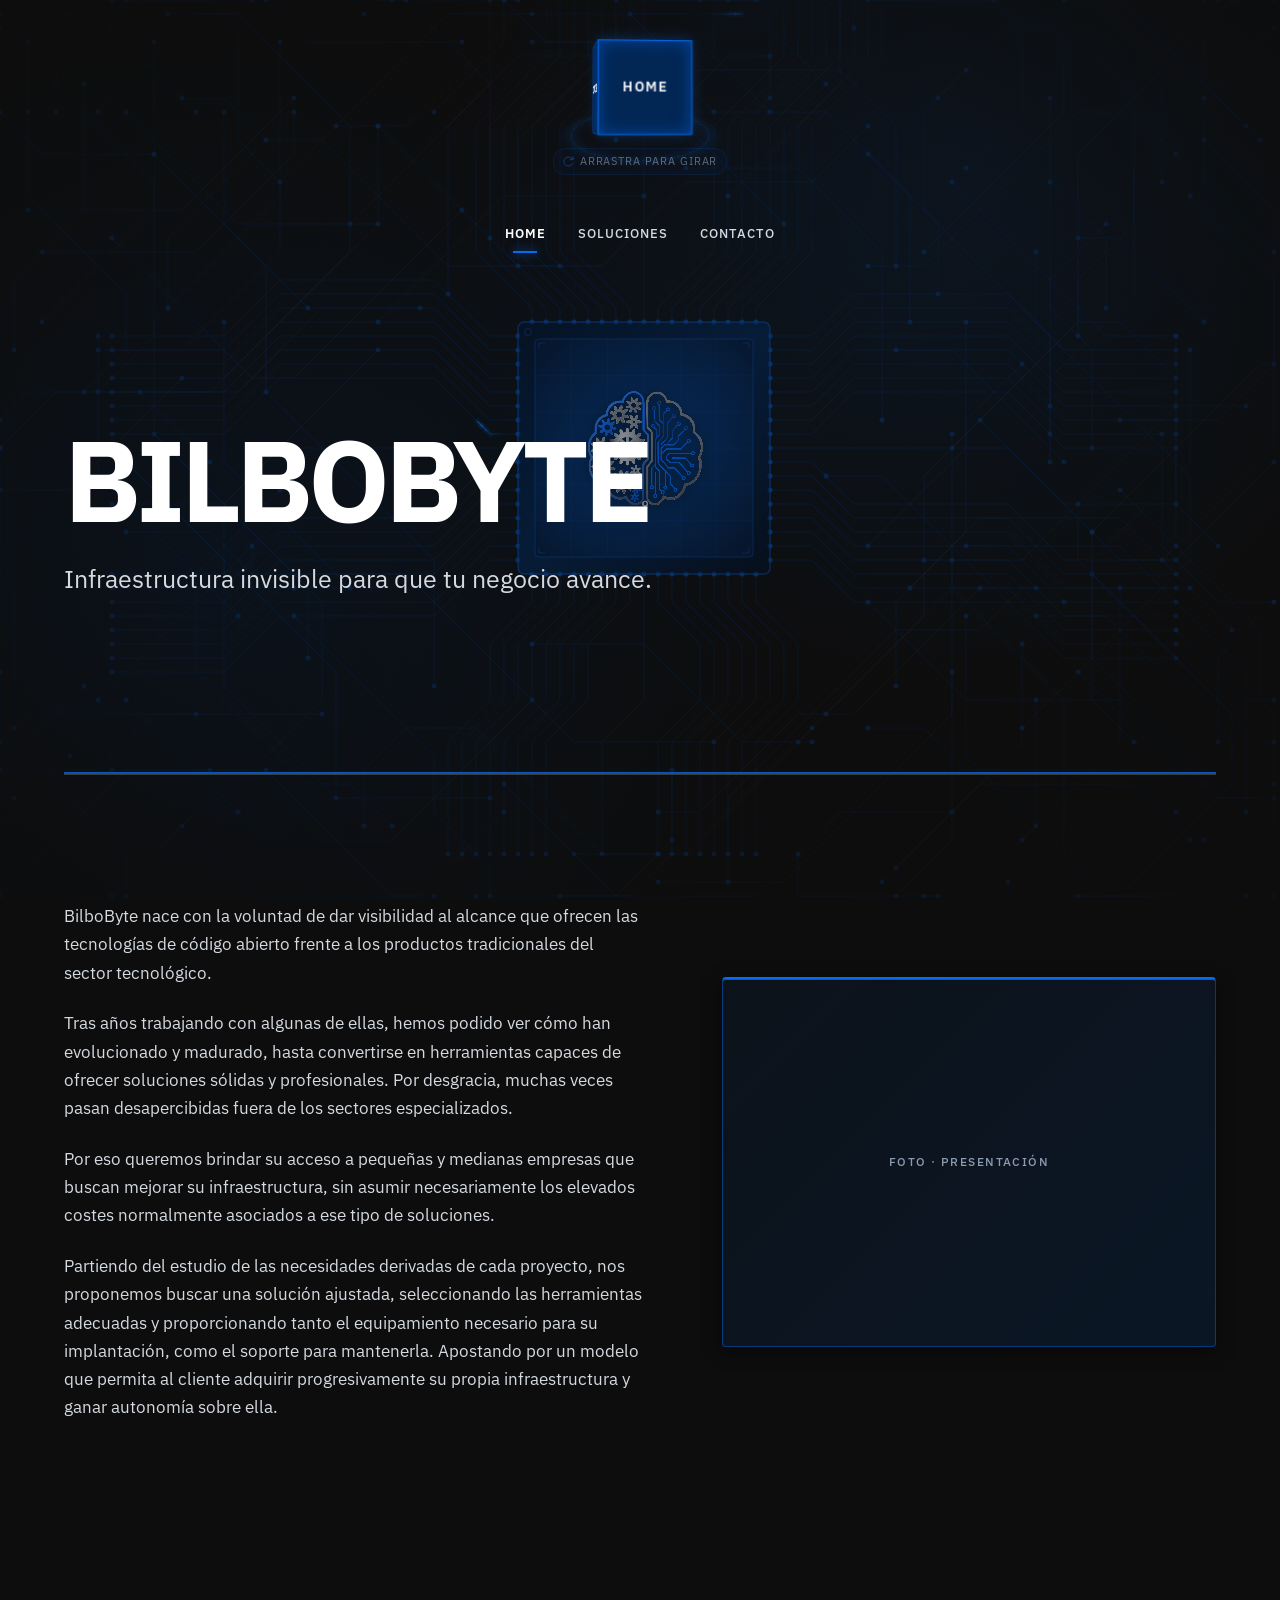
==== commit 5c7a782e: "feat: optimizaciones visuales del cubo 3D, fondo interactivo y organizacion de assets" ====
--- a/index.html
+++ b/index.html
@@ -87,6 +87,7 @@
          opciones navegables en las diferentes orientaciones.
          ===================================================== -->
 
+    <div class="site-header-wrapper">
     <header class="site-header">
 
         <nav
@@ -95,75 +96,97 @@
 
 
             <!-- =================================================
-                 ESCENA DEL CUBO
+                 ESCENA Y CONTENEDOR DEL CUBO
                  ================================================= -->
 
-            <div class="cube-scene">
+            <div class="cube-area">
 
                 <div
-                    class="navigation-cube"
-                    id="navigationCube">
-
-
-                    <!-- HOME — cara frontal -->
-
-                    <button
-                        class="cube-face cube-face--front"
-                        type="button"
-                        data-section="home">
-                        HOME
-                    </button>
-
-
-                    <!-- SOLUCIONES — cara derecha -->
-
-                    <button
-                        class="cube-face cube-face--right"
-                        type="button"
-                        data-section="solutions">
-                        SOLUCIONES
-                    </button>
-
-
-                    <!-- CONTACTO — cara superior -->
-
-                    <button
-                        class="cube-face cube-face--top"
-                        type="button"
-                        data-section="contact">
-                        CONTACTO
-                    </button>
-
-
-                    <!-- SOLUCIONES — cara izquierda -->
-
-                    <button
-                        class="cube-face cube-face--left"
-                        type="button"
-                        data-section="solutions">
-                        SOLUCIONES
-                    </button>
-
-
-                    <!-- HOME — cara trasera -->
-
-                    <button
-                        class="cube-face cube-face--back"
-                        type="button"
-                        data-section="home">
-                        HOME
-                    </button>
-
-
-                    <!-- CONTACTO — cara inferior -->
-
-                    <button
-                        class="cube-face cube-face--bottom"
-                        type="button"
-                        data-section="contact">
-                        CONTACTO
-                    </button>
-
+                    class="cube-scene"
+                    id="cubeScene"
+                    title="Arrastra o haz clic para rotar el cubo"
+                    aria-label="Cubo interactivo 3D de navegación">
+
+                    <!-- Guía orbital 3D -->
+                    <div class="cube-orbit" aria-hidden="true"></div>
+
+                    <div
+                        class="navigation-cube"
+                        id="navigationCube">
+
+                        <!-- HOME — cara frontal (lado 2) -->
+                        <button
+                            class="cube-face cube-face--front active"
+                            type="button"
+                            data-section="home"
+                            data-side="2"
+                            aria-label="Ir a Home">
+                            HOME
+                        </button>
+
+                        <!-- SOLUCIONES — cara derecha (lado 3) -->
+                        <button
+                            class="cube-face cube-face--right"
+                            type="button"
+                            data-section="solutions"
+                            data-side="3"
+                            aria-label="Ir a Soluciones">
+                            SOLUCIONES
+                        </button>
+
+                        <!-- CONTACTO — cara superior (lado 1) -->
+                        <button
+                            class="cube-face cube-face--top"
+                            type="button"
+                            data-section="contact"
+                            data-side="1"
+                            aria-label="Ir a Contacto">
+                            CONTACTO
+                        </button>
+
+                        <!-- SOLUCIONES — cara izquierda (lado 5) -->
+                        <button
+                            class="cube-face cube-face--left"
+                            type="button"
+                            data-section="solutions"
+                            data-side="5"
+                            aria-label="Ir a Soluciones">
+                            SOLUCIONES
+                        </button>
+
+                        <!-- HOME — cara trasera (lado 4) -->
+                        <button
+                            class="cube-face cube-face--back"
+                            type="button"
+                            data-section="home"
+                            data-side="4"
+                            aria-label="Ir a Home">
+                            HOME
+                        </button>
+
+                        <!-- CONTACTO — cara inferior (lado 6) -->
+                        <button
+                            class="cube-face cube-face--bottom"
+                            type="button"
+                            data-section="contact"
+                            data-side="6"
+                            aria-label="Ir a Contacto">
+                            CONTACTO
+                        </button>
+
+                    </div>
+
+                </div>
+
+                <!-- Indicativo de interactividad / rotación del cubo -->
+                <div
+                    class="cube-hint"
+                    id="cubeHint"
+                    aria-hidden="true">
+                    <svg class="cube-hint__icon" viewBox="0 0 24 24" width="11" height="11" fill="none" stroke="currentColor" stroke-width="2" stroke-linecap="round" stroke-linejoin="round">
+                        <path d="M21.5 2v6h-6M21.34 15.57a10 10 0 1 1-.57-8.38l5.67-5.19"/>
+                    </svg>
+                    <span class="cube-hint__label">Arrastra para girar</span>
                 </div>
 
             </div>
@@ -204,6 +227,7 @@
         </nav>
 
     </header>
+    </div>
 
 
     <!-- =====================================================
@@ -298,72 +322,6 @@
 
             </div>
 
-
-            <!-- =============================================
-                 HOME / PRODUCTOS
-                 ============================================= -->
-
-            <div class="home-block home-block--products">
-
-                <div class="home-block__text">
-
-                    <h2>
-                        Soluciones
-                    </h2>
-
-                    <p>
-                        Después de analizar las áreas que habitualmente requieren más atención en el desarrollo tecnológico de una empresa, hemos preparado una serie de propuestas orientadas a cubrir sus principales necesidades y facilitar su crecimiento. Todas pensadas para acompañar su evolución, proteger su información, materializar sus ideas y perdurar a largo plazo.
-                    </p>
-
-                </div>
-
-            </div>
-
-
-            <!-- =============================================
-                 HOME / SELECTOR DE SOLUCIONES
-
-                 Más adelante tendrá interacción propia.
-                 Seleccionar una solución llevará a la cara
-                 SOLUCIONES y abrirá directamente la elegida.
-                 ============================================= -->
-
-            <nav
-                class="home-solutions"
-                aria-label="Soluciones BilboByte">
-
-                <button
-                    type="button"
-                    data-product="connect">
-                    CONNECT
-                </button>
-
-                <button
-                    type="button"
-                    data-product="core">
-                    CORE
-                </button>
-
-                <button
-                    type="button"
-                    data-product="vault">
-                    VAULT
-                </button>
-
-                <button
-                    type="button"
-                    data-product="suite">
-                    SUITE
-                </button>
-
-                <button
-                    type="button"
-                    data-product="print">
-                    PRINT
-                </button>
-
-            </nav>
-
         </section>
 
 
@@ -389,8 +347,7 @@
                 <div class="solutions-header__text">
 
                     <h2>
-                        Soluciones
-                    </h2>
+La tecnología cambia. Tus posibilidades también.                    </h2>
 
                     <p>
                         Después de analizar las áreas que habitualmente requieren más atención en el desarrollo tecnológico de una empresa, hemos preparado una serie de propuestas orientadas a cubrir sus principales necesidades y facilitar su crecimiento. Todas pensadas para acompañar su evolución, proteger su información, materializar sus ideas y perdurar a largo plazo.
--- a/css/base.css
+++ b/css/base.css
@@ -3,21 +3,28 @@
 
    Punto central para modificar la identidad visual,
    dimensiones generales y espaciados de la web.
+   Actualizada según paleta oficial:
+   #056CF2 / #0460D9 / #034AA6 / #022859 / #0D0D0D
    ========================================================== */
 
 :root {
 
-    /* ---------- Colores ---------- */
-
-    --bg-primary: #0b1623;
-    --bg-secondary: #0f2033;
-    --bg-soft: #132b42;
+    /* ---------- Colores Principales (Paleta BilboByte) ---------- */
+
+    --bg-primary: #0D0D0D;
+    --bg-secondary: #022859;
+    --bg-soft: #034AA6;
+
+    --brand-secondary: #0460D9;
+    --brand-primary: #056CF2;
+
+    --accent-glow: rgba(5, 108, 242, 0.4);
 
     --text-primary: #ffffff;
     --text-secondary: #d4dae0;
-    --text-muted: #aeb7c2;
-
-    --border-soft: rgba(255, 255, 255, 0.12);
+    --text-muted: #8b9bb0;
+
+    --border-soft: rgba(5, 108, 242, 0.22);
 
 
     /* ---------- Dimensiones ---------- */
@@ -59,7 +66,7 @@
    03. FONDO ANIMADO Y CUERPO DE LA WEB
 
    El fondo combina el canvas de circuito con degradados
-   radiales suaves en tonos azules para conservar la identidad
+   radiales suaves en tonos de la paleta para conservar la identidad
    y asegurar la máxima legibilidad de los textos.
    ========================================================== */
 
@@ -73,12 +80,12 @@
     background:
         radial-gradient(
             circle at 75% 20%,
-            rgba(30, 70, 105, 0.25),
+            rgba(3, 74, 166, 0.22),
             transparent 45%
         ),
         radial-gradient(
             circle at 15% 65%,
-            rgba(19, 48, 75, 0.22),
+            rgba(2, 40, 89, 0.35),
             transparent 48%
         ),
         var(--bg-primary);
@@ -88,7 +95,7 @@
     display: block;
     width: 100%;
     height: 100%;
-    opacity: 0.70;
+    opacity: 0.72;
 }
 
 #circuit-bg::after {
@@ -97,9 +104,9 @@
     inset: 0;
     background: radial-gradient(
         ellipse at center,
-        rgba(11, 22, 35, 0.15) 0%,
-        rgba(11, 22, 35, 0.50) 65%,
-        rgba(11, 22, 35, 0.85) 100%
+        rgba(13, 13, 13, 0.15) 0%,
+        rgba(13, 13, 13, 0.55) 65%,
+        rgba(13, 13, 13, 0.90) 100%
     );
     pointer-events: none;
 }
@@ -122,9 +129,44 @@
 }
 
 
-
-/* ==========================================================
-   04. ELEMENTOS GENERALES
+/* ==========================================================
+   04. CABECERA FLOTANTE / MÓVIL
+   Acompaña la navegación al bajar a lo largo de la página.
+   El wrapper preserva el espacio en el flujo del documento,
+   eliminando por completo cualquier pestañeo o salto de layout.
+   ========================================================== */
+
+.site-header-wrapper {
+    position: relative;
+    width: 100%;
+    min-height: 185px;
+}
+
+.site-header {
+    position: fixed;
+    top: 0;
+    left: 0;
+    width: 100%;
+    z-index: 1000;
+    transition:
+        background-color 280ms ease,
+        backdrop-filter 280ms ease,
+        -webkit-backdrop-filter 280ms ease,
+        box-shadow 280ms ease,
+        border-color 280ms ease;
+}
+
+.site-header.is-scrolled {
+    background-color: rgba(13, 13, 13, 0.90);
+    backdrop-filter: blur(16px);
+    -webkit-backdrop-filter: blur(16px);
+    border-bottom: 1px solid rgba(5, 108, 242, 0.35);
+    box-shadow: 0 10px 32px rgba(0, 0, 0, 0.70);
+}
+
+
+/* ==========================================================
+   05. ELEMENTOS GENERALES
    ========================================================== */
 
 button,
@@ -139,11 +181,7 @@
 
 
 /* ==========================================================
-   05. CONTENIDO PRINCIPAL
-
-   Limita la anchura máxima del contenido sin impedir que
-   utilice prácticamente toda la pantalla en dispositivos
-   pequeños.
+   06. CONTENIDO PRINCIPAL
    ========================================================== */
 
 .site-content {
@@ -154,86 +192,28 @@
 
 
 /* ==========================================================
-   06. ÁREAS PRINCIPALES
-
-   HOME, SOLUCIONES y CONTACTO comparten este sistema.
-
-   No centramos aquí el contenido: cada área podrá definir
-   posteriormente su propia composición.
+   07. ÁREAS PRINCIPALES
    ========================================================== */
 
 .page-section {
     display: none;
-
     width: 100%;
     min-height: 70vh;
 }
-
 
 .page-section.active {
     display: block;
-}
-
-
-/* ==========================================================
-   07. TRANSICIÓN DE SALIDA
-
-   La sección sale con una leve inclinación en X y retrocede
-   en Z, como si el cubo la empujara hacia el fondo.
-   ========================================================== */
-
-.page-section.leaving {
-    opacity: 0;
-
-    transform:
-        perspective(1100px)
-        rotateX(2.5deg)
-        translateY(14px)
-        translateZ(-22px);
-
-    transition:
-        opacity 210ms cubic-bezier(0.4, 0, 1, 1),
-        transform 210ms cubic-bezier(0.4, 0, 1, 1);
-}
-
-
-/* ==========================================================
-   08. TRANSICIÓN DE ENTRADA
-
-   La nueva sección emerge desde el fondo con la inclinación
-   inversa, como si el cubo la trajera al frente.
-   ========================================================== */
-
-.page-section.entering {
-    display: block;
-
-    opacity: 0;
-
-    transform:
-        perspective(1100px)
-        rotateX(-2.5deg)
-        translateY(-14px)
-        translateZ(-22px);
-}
-
-
-.page-section.entering.entering-active {
-    opacity: 1;
-
-    transform:
-        perspective(1100px)
-        rotateX(0deg)
-        translateY(0)
-        translateZ(0);
-
-    transition:
-        opacity 300ms ease,
-        transform 300ms cubic-bezier(0.2, 0, 0.1, 1);
-}
-
-
-/* ==========================================================
-   09. TIPOGRAFÍA GENERAL
+    animation: fadeInSection 180ms ease forwards;
+}
+
+@keyframes fadeInSection {
+    from { opacity: 0; }
+    to { opacity: 1; }
+}
+
+
+/* ==========================================================
+   08. TIPOGRAFÍA GENERAL
    ========================================================== */
 
 h1,
@@ -243,15 +223,12 @@
     margin-top: 0;
 }
 
-
 h1,
 h2,
 h3 {
     color: var(--text-primary);
-
     line-height: 1.15;
 }
-
 
 p {
     color: var(--text-secondary);
@@ -259,12 +236,11 @@
 
 
 /* ==========================================================
-   10. PLACEHOLDER FOTOGRÁFICO
-
-   Representa una fotografía todavía pendiente.
-
-   Su proporción puede modificarse posteriormente según
-   la composición definitiva y las fotografías disponibles.
+   09. PLACEHOLDER FOTOGRÁFICO
+
+   Representa el encuadre de las fotografías o capturas pendientes.
+   Delineado superior marcado en el azul primario (#056CF2)
+   para garantizar nitidez y visibilidad óptima sobre el fondo.
    ========================================================== */
 
 .photo-placeholder {
@@ -273,17 +249,17 @@
     justify-content: center;
 
     width: 100%;
-
     aspect-ratio: 4 / 3;
 
-    border: 1px solid var(--border-soft);
+    border: 1px solid rgba(5, 108, 242, 0.45);
+    border-top: 2.5px solid #056CF2;
     border-radius: 4px;
 
     background:
         linear-gradient(
             135deg,
-            rgba(255, 255, 255, 0.025),
-            rgba(255, 255, 255, 0.07)
+            rgba(5, 108, 242, 0.06),
+            rgba(3, 74, 166, 0.16)
         );
 
     color: var(--text-muted);
@@ -291,6 +267,10 @@
     font-size: 0.75rem;
     font-weight: 500;
     letter-spacing: 0.12em;
+
+    box-shadow:
+        inset 0 1px 0 rgba(255, 255, 255, 0.25),
+        0 4px 20px rgba(0, 0, 0, 0.45);
 
     /*
      Identity base para evitar que el stacking context cambie
@@ -305,7 +285,6 @@
         border-color 320ms ease;
 }
 
-
 .photo-placeholder:hover {
     transform:
         perspective(900px)
@@ -313,20 +292,18 @@
         rotateX(-1.2deg)
         translateZ(10px);
 
-    border-color: rgba(255, 255, 255, 0.22);
+    border-color: rgba(5, 108, 242, 0.75);
+    border-top-color: #056CF2;
 
     box-shadow:
-        -10px 16px 48px rgba(0, 0, 0, 0.35),
-        inset 0 1px 0 rgba(255, 255, 255, 0.08);
-}
-
-
-/* ==========================================================
-   11. ACCESIBILIDAD — MOVIMIENTO REDUCIDO
-
-   Reducción selectiva por elemento en lugar de deshabilitar
-   globalmente: evita que los cortes bruscos resulten más
-   molestos que las propias animaciones.
+        -10px 16px 48px rgba(0, 0, 0, 0.55),
+        inset 0 1px 0 rgba(255, 255, 255, 0.35),
+        0 0 22px rgba(5, 108, 242, 0.45);
+}
+
+
+/* ==========================================================
+   10. ACCESIBILIDAD — MOVIMIENTO REDUCIDO
    ========================================================== */
 
 @media (prefers-reduced-motion: reduce) {
@@ -335,24 +312,9 @@
         scroll-behavior: auto;
     }
 
-    /* Secciones: sólo opacidad, sin transforms 3D */
-
-    .page-section.leaving {
-        transform: none;
-        transition: opacity 150ms ease;
-    }
-
-    .page-section.entering {
-        transform: none;
-    }
-
-    .page-section.entering.entering-active {
-        transform: none;
-        transition: opacity 180ms ease;
-    }
-
-
-    /* Placeholders: sin hover 3D */
+    .page-section.active {
+        animation: none;
+    }
 
     .photo-placeholder {
         transition: border-color 150ms ease;
@@ -363,11 +325,12 @@
         box-shadow: none;
     }
 
-
-    /* Cubo: sin animación en el giro de navegación */
-
     .navigation-cube {
         transition: none;
     }
 
-}+}
+
+
+
+
--- a/css/cube.css
+++ b/css/cube.css
@@ -7,25 +7,19 @@
    --cube-half:
    Mitad exacta del tamaño. Se utiliza para colocar cada cara
    en el espacio 3D.
-
-   --cube-duration:
-   Duración del giro entre secciones.
    ========================================================== */
 
 :root {
     --cube-size: 90px;
     --cube-half: calc(var(--cube-size) / 2);
 
-    --cube-duration: 800ms;
-
-    --cube-border: rgba(255, 255, 255, 0.18);
-    --cube-face-bg: rgba(15, 32, 51, 0.92);
+    --cube-border: rgba(5, 108, 242, 0.40);
+    --cube-face-bg: rgba(2, 40, 89, 0.92);
 }
 
 
 /* ==========================================================
    02. CONTENEDOR DE NAVEGACIÓN
-   Reserva el espacio superior donde vive el cubo.
    ========================================================== */
 
 .cube-navigation {
@@ -33,51 +27,197 @@
     flex-direction: column;
     align-items: center;
 
-    gap: 2.75rem;
-
-    padding: 3rem 0 2rem;
-}
-
-
-/* ==========================================================
-   03. ESCENA 3D
-
-   perspective determina la profundidad visual.
-   ========================================================== */
+    gap: 2.5rem;
+
+    padding: 2.75rem 0 1.5rem;
+
+    transition:
+        gap 280ms cubic-bezier(0.2, 0, 0.1, 1),
+        padding 280ms cubic-bezier(0.2, 0, 0.1, 1),
+        flex-direction 280ms cubic-bezier(0.2, 0, 0.1, 1);
+}
+
+/* Estado flotante al bajar por la página (móvil/sticky) */
+.site-header.is-scrolled .cube-navigation {
+    flex-direction: row;
+    justify-content: center;
+    gap: 2.5rem;
+    padding: 0.65rem 1.5rem;
+}
+
+
+/* ==========================================================
+   03. ÁREA Y ESCENA 3D / VIEWPORT
+   Basado en el sistema interactivo de dist.
+   ========================================================== */
+
+.cube-area {
+    display: flex;
+    flex-direction: column;
+    align-items: center;
+    position: relative;
+    gap: 0.85rem;
+}
+
+.site-header.is-scrolled .cube-area {
+    gap: 0;
+}
 
 .cube-scene {
+    position: relative;
     width: var(--cube-size);
     height: var(--cube-size);
 
     perspective: 800px;
-}
-
-
-/* ==========================================================
-   04. CUBO
-
-   El cubo conserva todas sus caras en espacio 3D.
-
-   La transición se aplica exclusivamente a transform para
-   que cualquier cambio de orientación sea interpolado por
-   el navegador.
+    perspective-origin: 50% 50%;
+
+    cursor: grab;
+    touch-action: none;
+    user-select: none;
+    -webkit-user-select: none;
+
+    transition: transform 280ms cubic-bezier(0.2, 0, 0.1, 1);
+}
+
+.cube-scene:active,
+.cube-scene.is-dragging,
+.cube-scene.is-dragging * {
+    cursor: grabbing !important;
+}
+
+/* En estado móvil/scrolled el cubo se compacta elegantemente */
+.site-header.is-scrolled .cube-scene {
+    transform: scale(0.60);
+    transform-origin: center center;
+}
+
+
+/* ==========================================================
+   03B. GUÍA ORBITAL Y BADGE INDICATIVO DE ROTACIÓN
+   Indica visualmente la interactividad 3D y libertad de giro.
+   ========================================================== */
+
+.cube-orbit {
+    position: absolute;
+    top: 50%;
+    left: 50%;
+    width: 140px;
+    height: 140px;
+    margin-top: -70px;
+    margin-left: -70px;
+    border-radius: 50%;
+    border: 1.5px dashed rgba(5, 108, 242, 0.45);
+    transform: rotateX(72deg) translateZ(-48px);
+    pointer-events: none;
+    box-shadow: 0 0 16px rgba(5, 108, 242, 0.25), inset 0 0 16px rgba(5, 108, 242, 0.15);
+    animation: orbitSpin 14s linear infinite;
+    transition:
+        border-color 300ms ease,
+        box-shadow 300ms ease,
+        opacity 300ms ease;
+    opacity: 0.85;
+}
+
+@keyframes orbitSpin {
+    from {
+        transform: rotateX(72deg) translateZ(-48px) rotateZ(0deg);
+    }
+    to {
+        transform: rotateX(72deg) translateZ(-48px) rotateZ(360deg);
+    }
+}
+
+.cube-scene:hover .cube-orbit {
+    border-color: rgba(5, 108, 242, 0.90);
+    box-shadow: 0 0 24px rgba(5, 108, 242, 0.60), inset 0 0 20px rgba(5, 108, 242, 0.35);
+    opacity: 1;
+}
+
+.cube-scene.is-dragging .cube-orbit {
+    border-color: #056CF2;
+    border-style: solid;
+    box-shadow: 0 0 30px rgba(5, 108, 242, 0.80);
+}
+
+.cube-hint {
+    display: inline-flex;
+    align-items: center;
+    justify-content: center;
+    gap: 0.38rem;
+
+    padding: 0.22rem 0.55rem;
+    border-radius: 12px;
+
+    background: rgba(5, 108, 242, 0.06);
+    border: 1px solid rgba(5, 108, 242, 0.18);
+
+    color: var(--text-muted);
+    font-size: 0.68rem;
+    font-weight: 400;
+    letter-spacing: 0.08em;
+    text-transform: uppercase;
+
+    pointer-events: none;
+    user-select: none;
+    -webkit-user-select: none;
+
+    opacity: 0.65;
+
+    transition:
+        opacity 300ms ease,
+        border-color 300ms ease,
+        color 300ms ease,
+        transform 300ms ease;
+}
+
+.cube-scene:hover ~ .cube-hint {
+    opacity: 0.90;
+    color: var(--text-secondary);
+    border-color: rgba(5, 108, 242, 0.35);
+}
+
+.cube-hint__icon {
+    display: inline-block;
+    color: var(--brand-primary, #056CF2);
+    width: 11px;
+    height: 11px;
+    opacity: 0.85;
+    flex-shrink: 0;
+}
+
+.cube-hint.has-interacted {
+    opacity: 0.35;
+}
+
+.cube-scene:hover ~ .cube-hint.has-interacted {
+    opacity: 0.75;
+}
+
+.cube-scene.is-dragging ~ .cube-hint {
+    opacity: 0;
+    transform: translateY(2px);
+}
+
+.site-header.is-scrolled .cube-hint {
+    display: none;
+    opacity: 0;
+}
+
+
+/* ==========================================================
+   04. CUBO 3D
+   Controlado dinámicamente por el motor de física de JavaScript.
    ========================================================== */
 
 .navigation-cube {
     position: relative;
-
-    width: 100%;
-    height: 100%;
+    margin: 0 auto;
+
+    width: var(--cube-size);
+    height: var(--cube-size);
 
     transform-style: preserve-3d;
-
-    transform:
-        rotateX(-30deg)
-        rotateY(-28deg);
-
-    transition:
-        transform var(--cube-duration)
-        cubic-bezier(0.45, 0, 0.20, 1);
+    -webkit-transform-style: preserve-3d;
 
     will-change: transform;
 }
@@ -85,8 +225,6 @@
 
 /* ==========================================================
    05. CARAS DEL CUBO
-
-   Todas las caras comparten dimensiones y aspecto.
    ========================================================== */
 
 .cube-face {
@@ -113,81 +251,74 @@
 
     white-space: nowrap;
 
+    cursor: pointer;
+    pointer-events: auto;
+
     backface-visibility: hidden;
-}
-
-
-/* ==========================================================
-   06. AJUSTE ESPECÍFICO — SOLUCIONES
-
-   La palabra SOLUCIONES necesita una escala menor para
-   conservar margen dentro de una cara de 90 px.
-   ========================================================== */
+    -webkit-backface-visibility: hidden;
+
+    transition:
+        background-color 200ms ease,
+        border-color 200ms ease,
+        box-shadow 200ms ease;
+}
 
 .cube-face[data-section="solutions"] {
     font-size: 0.75rem;
     letter-spacing: 0.01em;
 }
 
-
-/* ==========================================================
-   07. CARAS INTERACTIVAS
-   ========================================================== */
-
-button.cube-face {
-    cursor: pointer;
-}
-
-button.cube-face:hover {
-    background: rgba(23, 47, 72, 0.98);
-}
-
-
-/* ==========================================================
-   08. POSICIÓN DE LAS SEIS CARAS
-   ========================================================== */
-
+.cube-face:hover {
+    background: rgba(3, 74, 166, 0.96);
+    border-color: rgba(5, 108, 242, 0.85);
+    box-shadow: inset 0 0 14px rgba(5, 108, 242, 0.35);
+}
+
+/* Cara activa resaltada */
+.cube-face.active {
+    border-color: var(--brand-primary, #056CF2);
+    box-shadow: inset 0 0 16px rgba(5, 108, 242, 0.45), 0 0 12px rgba(5, 108, 242, 0.35);
+}
+
+
+/* ==========================================================
+   06. DISPOSICIÓN 3D DE LAS 6 CARAS (Lados 1 a 6)
+   ========================================================== */
+
+/* Lado 1: CONTACTO — cara superior */
+.cube-face--top {
+    transform: rotateX(90deg) translateZ(var(--cube-half));
+}
+
+/* Lado 2: HOME — cara frontal */
 .cube-face--front {
-    transform:
-        rotateY(0deg)
-        translateZ(var(--cube-half));
-}
-
+    transform: translateZ(var(--cube-half));
+}
+
+/* Lado 3: SOLUCIONES — cara derecha */
 .cube-face--right {
-    transform:
-        rotateY(90deg)
-        translateZ(var(--cube-half));
-}
-
+    transform: rotateY(90deg) translateZ(var(--cube-half));
+}
+
+/* Lado 4: HOME — cara trasera */
 .cube-face--back {
-    transform:
-        rotateY(180deg)
-        translateZ(var(--cube-half));
-}
-
+    transform: rotateY(180deg) translateZ(var(--cube-half));
+}
+
+/* Lado 5: SOLUCIONES — cara izquierda */
 .cube-face--left {
-    transform:
-        rotateY(-90deg)
-        translateZ(var(--cube-half));
-}
-
-.cube-face--top {
-    transform:
-        rotateX(90deg)
-        translateZ(var(--cube-half));
-}
-
+    transform: rotateY(-90deg) translateZ(var(--cube-half));
+}
+
+/* Lado 6: CONTACTO — cara inferior */
 .cube-face--bottom {
-    transform:
-        rotateX(-90deg)
-        translateZ(var(--cube-half));
-}
-
-
-/* ==========================================================
-   09. SELECTOR DE ÁREA
-
-   Navegación auxiliar situada debajo del cubo.
+    transform: rotateX(-90deg) rotate(180deg) translateZ(var(--cube-half));
+}
+
+
+/* ==========================================================
+   07. SELECTOR DE ÁREA
+   Navegación auxiliar situada junto/debajo del cubo.
    ========================================================== */
 
 .section-selector {
@@ -196,11 +327,12 @@
     justify-content: center;
 
     gap: 2rem;
-}
-
-
-/* ==========================================================
-   10. BOTONES DEL SELECTOR
+    transition: gap 280ms ease;
+}
+
+
+/* ==========================================================
+   08. BOTONES DEL SELECTOR
    ========================================================== */
 
 .section-selector__button {
@@ -220,7 +352,6 @@
 
     cursor: pointer;
 
-    /* Identity base para evitar saltos de stacking context */
     translate: 0px;
 
     transition:
@@ -228,25 +359,22 @@
         transform 220ms cubic-bezier(0.2, 0, 0.15, 1);
 }
 
-
 .section-selector__button:hover {
-    color: var(--text-primary);
+    color: var(--brand-primary, #056CF2);
 
     transform:
         perspective(350px)
         translateZ(5px);
 }
 
-
 .section-selector__button.active {
     color: var(--text-primary);
-
     font-weight: 600;
 }
 
 
 /* ==========================================================
-   11. INDICADOR DE SECCIÓN ACTIVA
+   09. INDICADOR DE SECCIÓN ACTIVA
    ========================================================== */
 
 .section-selector__button.active::after {
@@ -260,14 +388,45 @@
     width: 24px;
     height: 2px;
 
-    background: var(--text-primary);
+    background: var(--brand-primary, #056CF2);
+    box-shadow: 0 0 10px rgba(5, 108, 242, 0.85);
 
     transform: translateX(-50%);
 }
 
 
 /* ==========================================================
-   12. ACCESIBILIDAD — MOVIMIENTO REDUCIDO
+   10. RESPONSIVIDAD MÓVIL
+   ========================================================== */
+
+@media (max-width: 640px) {
+    .cube-navigation {
+        gap: 1.75rem;
+        padding: 1.75rem 0 1.25rem;
+    }
+
+    .site-header.is-scrolled .cube-navigation {
+        gap: 1rem;
+        padding: 0.5rem 0.75rem;
+    }
+
+    .site-header.is-scrolled .cube-scene {
+        transform: scale(0.50);
+    }
+
+    .section-selector {
+        gap: 1.25rem;
+    }
+
+    .section-selector__button {
+        font-size: 0.75rem;
+        letter-spacing: 0.05em;
+    }
+}
+
+
+/* ==========================================================
+   11. ACCESIBILIDAD — MOVIMIENTO REDUCIDO
    ========================================================== */
 
 @media (prefers-reduced-motion: reduce) {
@@ -276,4 +435,24 @@
         transform: none;
     }
 
-}+    .cube-navigation {
+        transition: none;
+    }
+
+    .cube-scene {
+        transition: none;
+    }
+
+    .cube-orbit {
+        animation: none;
+    }
+
+    .cube-hint {
+        animation: none;
+    }
+
+    .cube-hint__icon {
+        animation: none;
+    }
+
+}
--- a/css/home.css
+++ b/css/home.css
@@ -77,7 +77,8 @@
 
     padding: var(--section-space) 0;
 
-    border-top: 1px solid var(--border-soft);
+    border-top: 2.5px solid rgba(5, 108, 242, 0.75);
+    box-shadow: inset 0 1px 0 rgba(255, 255, 255, 0.18);
 }
 
 
--- a/css/solutions.css
+++ b/css/solutions.css
@@ -55,7 +55,9 @@
     align-items: center;
     gap: 0;
 
+    border-top: 2.5px solid rgba(5, 108, 242, 0.75);
     border-bottom: 1px solid var(--border-soft);
+    box-shadow: inset 0 1px 0 rgba(255, 255, 255, 0.18);
 
     overflow-x: auto;
     -webkit-overflow-scrolling: touch;
@@ -101,7 +103,7 @@
 
 
 .product-nav__button:hover {
-    color: var(--text-secondary);
+    color: var(--brand-primary, #056CF2);
 
     transform:
         perspective(400px)
@@ -113,7 +115,8 @@
     color: var(--text-primary);
     font-weight: 600;
 
-    border-bottom-color: var(--text-primary);
+    border-bottom-color: var(--brand-primary, #056CF2);
+    box-shadow: 0 2px 10px rgba(5, 108, 242, 0.35);
     margin-bottom: -1px;
 
     /* El activo no se eleva — ya tiene peso visual */
--- a/css/contact.css
+++ b/css/contact.css
@@ -108,8 +108,8 @@
 /* ==========================================================
    07. CAMPOS DE TEXTO
 
-   El color de borde y el fondo reflejan el sistema de color
-   de la web. El campo activo eleva ligeramente su borde.
+   El color de borde y el fondo reflejan la paleta de la web.
+   El campo activo eleva su borde con el azul eléctrico #056CF2.
    ========================================================== */
 
 .contact-form__input {
@@ -123,7 +123,7 @@
     border: 1px solid var(--border-soft);
     border-radius: 4px;
 
-    background: rgba(255, 255, 255, 0.04);
+    background: rgba(2, 40, 89, 0.25);
 
     color: var(--text-primary);
 
@@ -132,7 +132,8 @@
 
     transition:
         border-color 180ms ease,
-        background 180ms ease;
+        background 180ms ease,
+        box-shadow 180ms ease;
 
     appearance: none;
 }
@@ -141,8 +142,9 @@
 .contact-form__input:focus {
     outline: none;
 
-    border-color: rgba(255, 255, 255, 0.45);
-    background: rgba(255, 255, 255, 0.07);
+    border-color: var(--brand-primary, #056CF2);
+    background: rgba(2, 40, 89, 0.45);
+    box-shadow: 0 0 0 3px rgba(5, 108, 242, 0.25);
 }
 
 
@@ -218,40 +220,49 @@
     padding: 0.85rem 2.25rem;
     min-height: 48px;
 
-    border: 1px solid var(--border-soft);
+    border: 1px solid var(--brand-primary, #056CF2);
     border-radius: 4px;
 
-    background: transparent;
-
-    color: var(--text-primary);
+    background: linear-gradient(135deg, rgba(5, 108, 242, 0.90) 0%, rgba(4, 96, 217, 0.95) 100%);
+
+    color: #ffffff;
 
     font-size: 0.9rem;
-    font-weight: 500;
+    font-weight: 600;
 
     letter-spacing: 0.06em;
 
     cursor: pointer;
+
+    box-shadow: 0 4px 16px rgba(5, 108, 242, 0.32);
 
     transition:
         background 200ms ease,
-        border-color 200ms ease;
+        border-color 200ms ease,
+        box-shadow 200ms ease,
+        transform 180ms ease;
 }
 
 
 .contact-form__submit:hover {
-    background: rgba(255, 255, 255, 0.07);
-    border-color: rgba(255, 255, 255, 0.3);
+    background: linear-gradient(135deg, #056CF2 0%, #0460D9 100%);
+    border-color: #056CF2;
+    box-shadow: 0 6px 24px rgba(5, 108, 242, 0.55);
+    transform: translateY(-1px);
 }
 
 
 .contact-form__submit:active {
-    background: rgba(255, 255, 255, 0.12);
+    transform: translateY(0);
+    box-shadow: 0 2px 8px rgba(5, 108, 242, 0.4);
 }
 
 
 .contact-form__submit:disabled {
     opacity: 0.45;
     cursor: not-allowed;
+    transform: none;
+    box-shadow: none;
 }
 
 
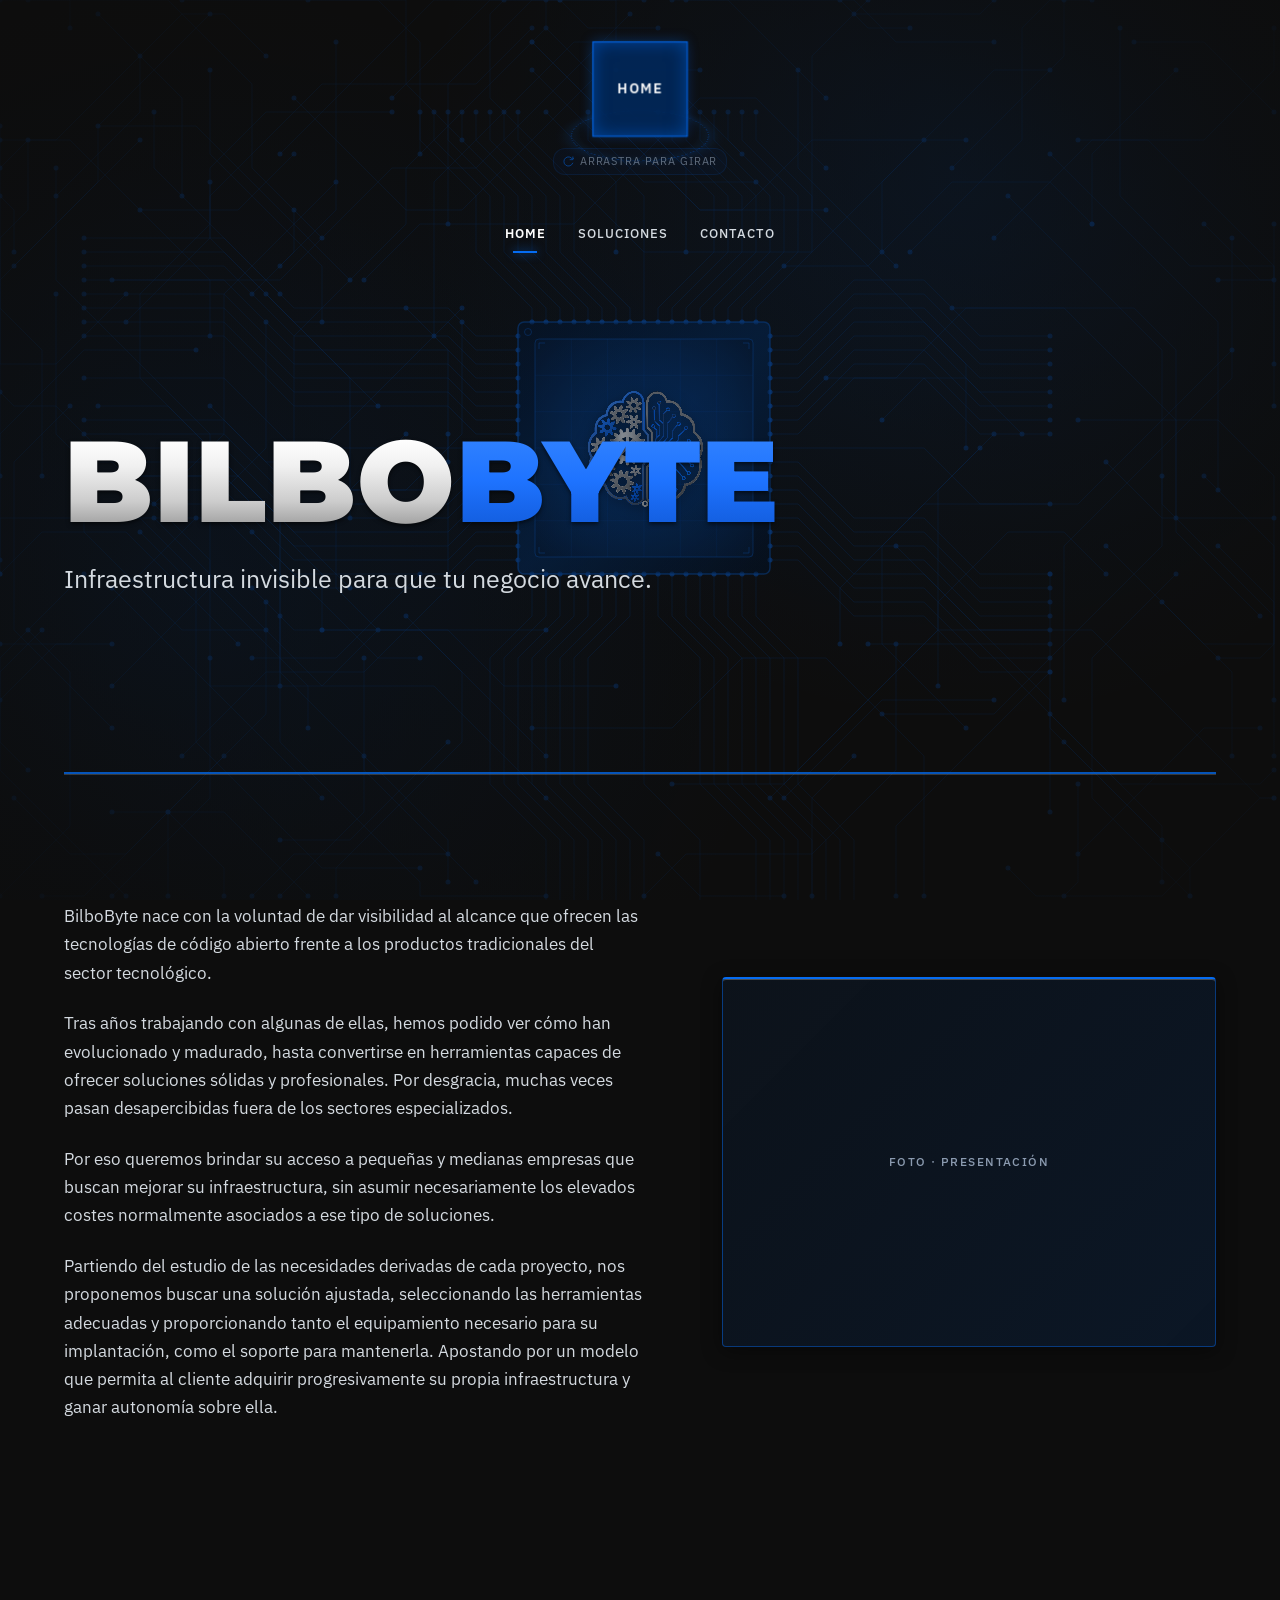
==== commit b03c7c8e: "feat: integrar Web3Forms en formulario de contacto" ====
--- a/index.html
+++ b/index.html
@@ -30,7 +30,7 @@
     <link rel="preconnect" href="https://fonts.gstatic.com" crossorigin>
 
     <link
-        href="https://fonts.googleapis.com/css2?family=IBM+Plex+Sans:wght@400;500;600;700&display=swap"
+        href="https://fonts.googleapis.com/css2?family=IBM+Plex+Sans:wght@400;500;600;700&family=Montserrat:wght@900&display=swap"
         rel="stylesheet">
 
 
@@ -260,7 +260,9 @@
                     -->
 
                     <h1 class="home-hero__title">
-                        BILBOBYTE
+                        <span class="home-hero__title-inner">
+                            <span class="home-hero__title-metallic">BILBO</span><span class="home-hero__title-blue">BYTE</span>
+                        </span>
                     </h1>
 
                     <p class="home-hero__claim">
--- a/css/base.css
+++ b/css/base.css
@@ -54,11 +54,17 @@
 
     background-color: var(--bg-primary);
     scroll-behavior: smooth;
+
+    /* Evita scroll horizontal provocado por elementos que desbordan */
+    overflow-x: hidden;
 }
 
 body {
     margin: 0;
     padding: 0;
+
+    /* Refuerzo: también en body para cubrir casos edge en móvil */
+    overflow-x: hidden;
 }
 
 
--- a/css/home.css
+++ b/css/home.css
@@ -41,6 +41,57 @@
     font-weight: 700;
 
     letter-spacing: -0.045em;
+
+    display: inline-block;
+}
+
+
+/* Contenedor del texto del título */
+
+.home-hero__title-inner {
+    font-family: 'Montserrat', 'Arial Black', sans-serif;
+    font-weight: 900;
+    font-size: 1em;
+    letter-spacing: 1px;
+    text-transform: uppercase;
+    line-height: 1;
+}
+
+
+/* "BILBO" — degradado plateado/metálico */
+
+.home-hero__title-metallic {
+    background: linear-gradient(
+        180deg,
+        #ffffff 0%,
+        #ffffff 20%,
+        #f0f0f0 40%,
+        #cccccc 65%,
+        #999999 85%,
+        #bebebe 100%
+    );
+    -webkit-background-clip: text;
+    -webkit-text-fill-color: transparent;
+    background-clip: text;
+    color: transparent;
+    filter: drop-shadow(0px 2px 2px rgba(0, 0, 0, 0.6));
+}
+
+
+/* "BYTE" — degradado azul */
+
+.home-hero__title-blue {
+    background: linear-gradient(
+        180deg,
+        #3b8aff 0%,
+        #1e73ff 50%,
+        #0d52cd 100%
+    );
+    -webkit-background-clip: text;
+    -webkit-text-fill-color: transparent;
+    background-clip: text;
+    color: transparent;
+    filter: drop-shadow(0px 2px 2px rgba(0, 0, 0, 0.6));
 }
 
 
@@ -279,7 +330,13 @@
 
 
     .home-hero__title {
-        font-size: clamp(3.2rem, 17vw, 5rem);
+        /* "BILBOBYTE" tiene 9 caracteres en Montserrat 900.
+           El contenedor es 90vw → cada carácter ocupa ~0.67em de ancho.
+           Máximo seguro: 90vw / (9 × 0.67) ≈ 14.9vw por em → usamos 13vw
+           con un mínimo cómodo de 2rem y un máximo de 4rem. */
+        font-size: clamp(2rem, 13vw, 4rem);
+        display: block;
+        max-width: 100%;
     }
 
 
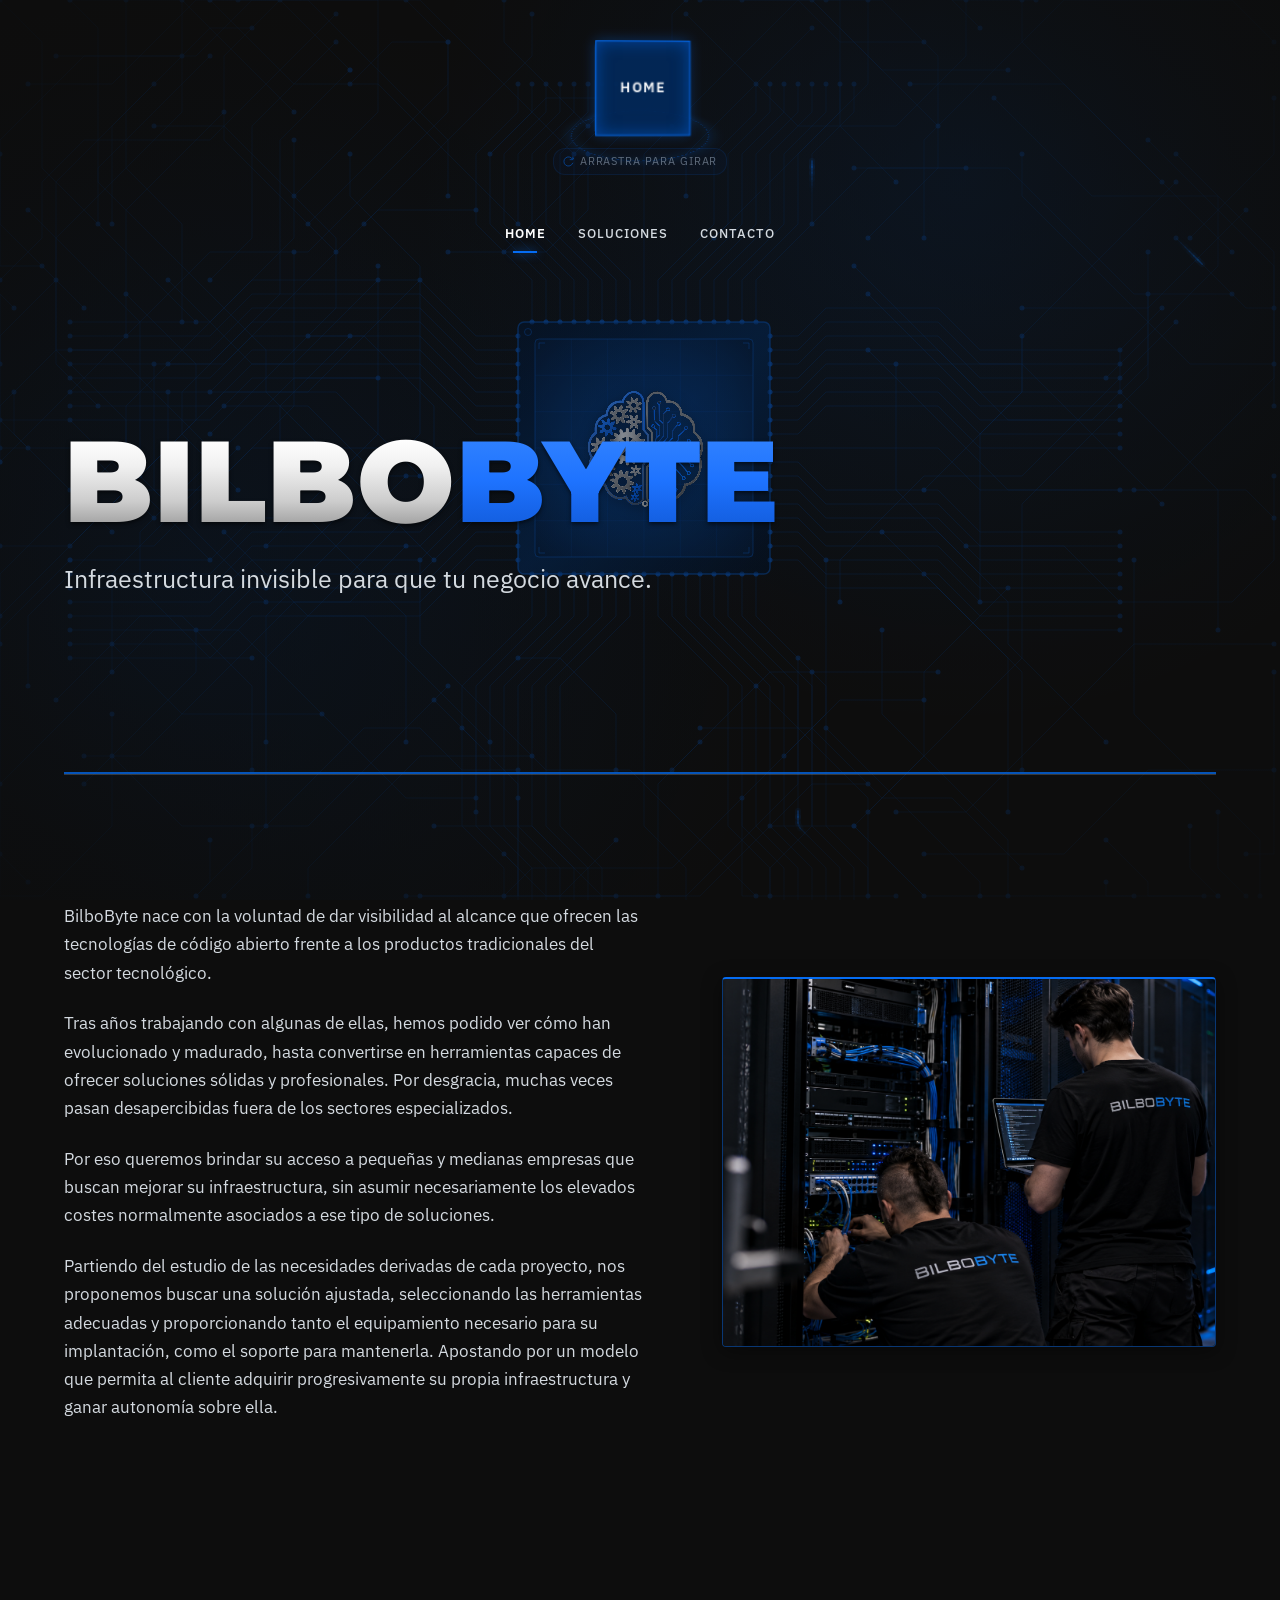
==== commit 246e9be1: "feat: añadir imágenes de producto y adaptar estilos al marco placeholder" ====
--- a/index.html
+++ b/index.html
@@ -312,14 +312,11 @@
                      posteriormente encuadre y proporción.
                      ========================================= -->
 
-                <div
-                    class="photo-placeholder"
-                    aria-hidden="true">
-
-                    <span>
-                        FOTO · PRESENTACIÓN
-                    </span>
-
+                <div class="product-panel__image">
+                    <img
+                        src="assets/images/BilboByte_PRESENTACION.png"
+                        alt="Presentación BilboByte"
+                        loading="lazy">
                 </div>
 
             </div>
@@ -456,10 +453,11 @@
 
                         </div>
 
-                        <div
-                            class="photo-placeholder"
-                            aria-hidden="true">
-                            <span>FOTO · CONNECT</span>
+                        <div class="product-panel__image">
+                            <img
+                                src="assets/images/BilboByte_CONNECT.png"
+                                alt="ERBConnect — red y conectividad"
+                                loading="lazy">
                         </div>
 
                     </div>
@@ -506,10 +504,11 @@
 
                         </div>
 
-                        <div
-                            class="photo-placeholder"
-                            aria-hidden="true">
-                            <span>FOTO · CORE</span>
+                        <div class="product-panel__image">
+                            <img
+                                src="assets/images/BilboByte_CORE.png"
+                                alt="ERBCore — virtualización e infraestructura"
+                                loading="lazy">
                         </div>
 
                     </div>
@@ -556,10 +555,11 @@
 
                         </div>
 
-                        <div
-                            class="photo-placeholder"
-                            aria-hidden="true">
-                            <span>FOTO · VAULT</span>
+                        <div class="product-panel__image">
+                            <img
+                                src="assets/images/BilboByte_VAULT.png"
+                                alt="ERBVault — almacenamiento y copias de seguridad"
+                                loading="lazy">
                         </div>
 
                     </div>
@@ -656,10 +656,11 @@
 
                         </div>
 
-                        <div
-                            class="photo-placeholder"
-                            aria-hidden="true">
-                            <span>FOTO · PRINT</span>
+                        <div class="product-panel__image">
+                            <img
+                                src="assets/images/BilboByte_PRINT.png"
+                                alt="ERBPrint — impresión 3D"
+                                loading="lazy">
                         </div>
 
                     </div>
--- a/css/base.css
+++ b/css/base.css
@@ -309,7 +309,75 @@
 
 
 /* ==========================================================
-   10. ACCESIBILIDAD — MOVIMIENTO REDUCIDO
+   10. CONTENEDOR DE IMAGEN — REEMPLAZO DEL PLACEHOLDER
+
+   Replica el encuadre y comportamiento del photo-placeholder
+   para las imágenes reales ya integradas en el HTML.
+   ========================================================== */
+
+.product-panel__image {
+    display: block;
+
+    width: 100%;
+    aspect-ratio: 4 / 3;
+
+    border: 1px solid rgba(5, 108, 242, 0.45);
+    border-top: 2.5px solid #056CF2;
+    border-radius: 4px;
+
+    overflow: hidden;
+
+    box-shadow:
+        inset 0 1px 0 rgba(255, 255, 255, 0.25),
+        0 4px 20px rgba(0, 0, 0, 0.45);
+
+    translate: 0px 0px;
+    rotate: 0deg;
+
+    transition:
+        transform 320ms cubic-bezier(0.2, 0, 0.15, 1),
+        box-shadow 320ms ease,
+        border-color 320ms ease;
+}
+
+.product-panel__image img {
+    display: block;
+    width: 100%;
+    height: 100%;
+    object-fit: cover;
+    object-position: center;
+}
+
+.product-panel__image:hover {
+    transform:
+        perspective(900px)
+        rotateY(2.5deg)
+        rotateX(-1.2deg)
+        translateZ(10px);
+
+    border-color: rgba(5, 108, 242, 0.75);
+    border-top-color: #056CF2;
+
+    box-shadow:
+        -10px 16px 48px rgba(0, 0, 0, 0.55),
+        inset 0 1px 0 rgba(255, 255, 255, 0.35),
+        0 0 22px rgba(5, 108, 242, 0.45);
+}
+
+@media (prefers-reduced-motion: reduce) {
+    .product-panel__image {
+        transition: border-color 150ms ease;
+    }
+
+    .product-panel__image:hover {
+        transform: none;
+        box-shadow: none;
+    }
+}
+
+
+/* ==========================================================
+   11. ACCESIBILIDAD — MOVIMIENTO REDUCIDO
    ========================================================== */
 
 @media (prefers-reduced-motion: reduce) {
--- a/css/home.css
+++ b/css/home.css
@@ -174,7 +174,8 @@
    mostrar sus rostros.
    ========================================================== */
 
-.home-block--presentation .photo-placeholder {
+.home-block--presentation .photo-placeholder,
+.home-block--presentation .product-panel__image {
     max-width: 520px;
 
     justify-self: end;
@@ -300,7 +301,8 @@
     }
 
 
-    .home-block--presentation .photo-placeholder {
+    .home-block--presentation .photo-placeholder,
+    .home-block--presentation .product-panel__image {
         max-width: 650px;
 
         justify-self: start;
@@ -347,7 +349,8 @@
     }
 
 
-    .photo-placeholder {
+    .photo-placeholder,
+    .product-panel__image {
         aspect-ratio: 16 / 10;
     }
 
--- a/css/solutions.css
+++ b/css/solutions.css
@@ -377,7 +377,8 @@
    08. FOTOGRAFÍA DEL PANEL
    ========================================================== */
 
-.product-panel__body .photo-placeholder {
+.product-panel__body .photo-placeholder,
+.product-panel__body .product-panel__image {
     max-width: 520px;
 
     align-self: start;
@@ -395,7 +396,8 @@
         grid-template-columns: 1fr;
     }
 
-    .product-panel__body .photo-placeholder {
+    .product-panel__body .photo-placeholder,
+    .product-panel__body .product-panel__image {
         max-width: 650px;
         justify-self: start;
     }
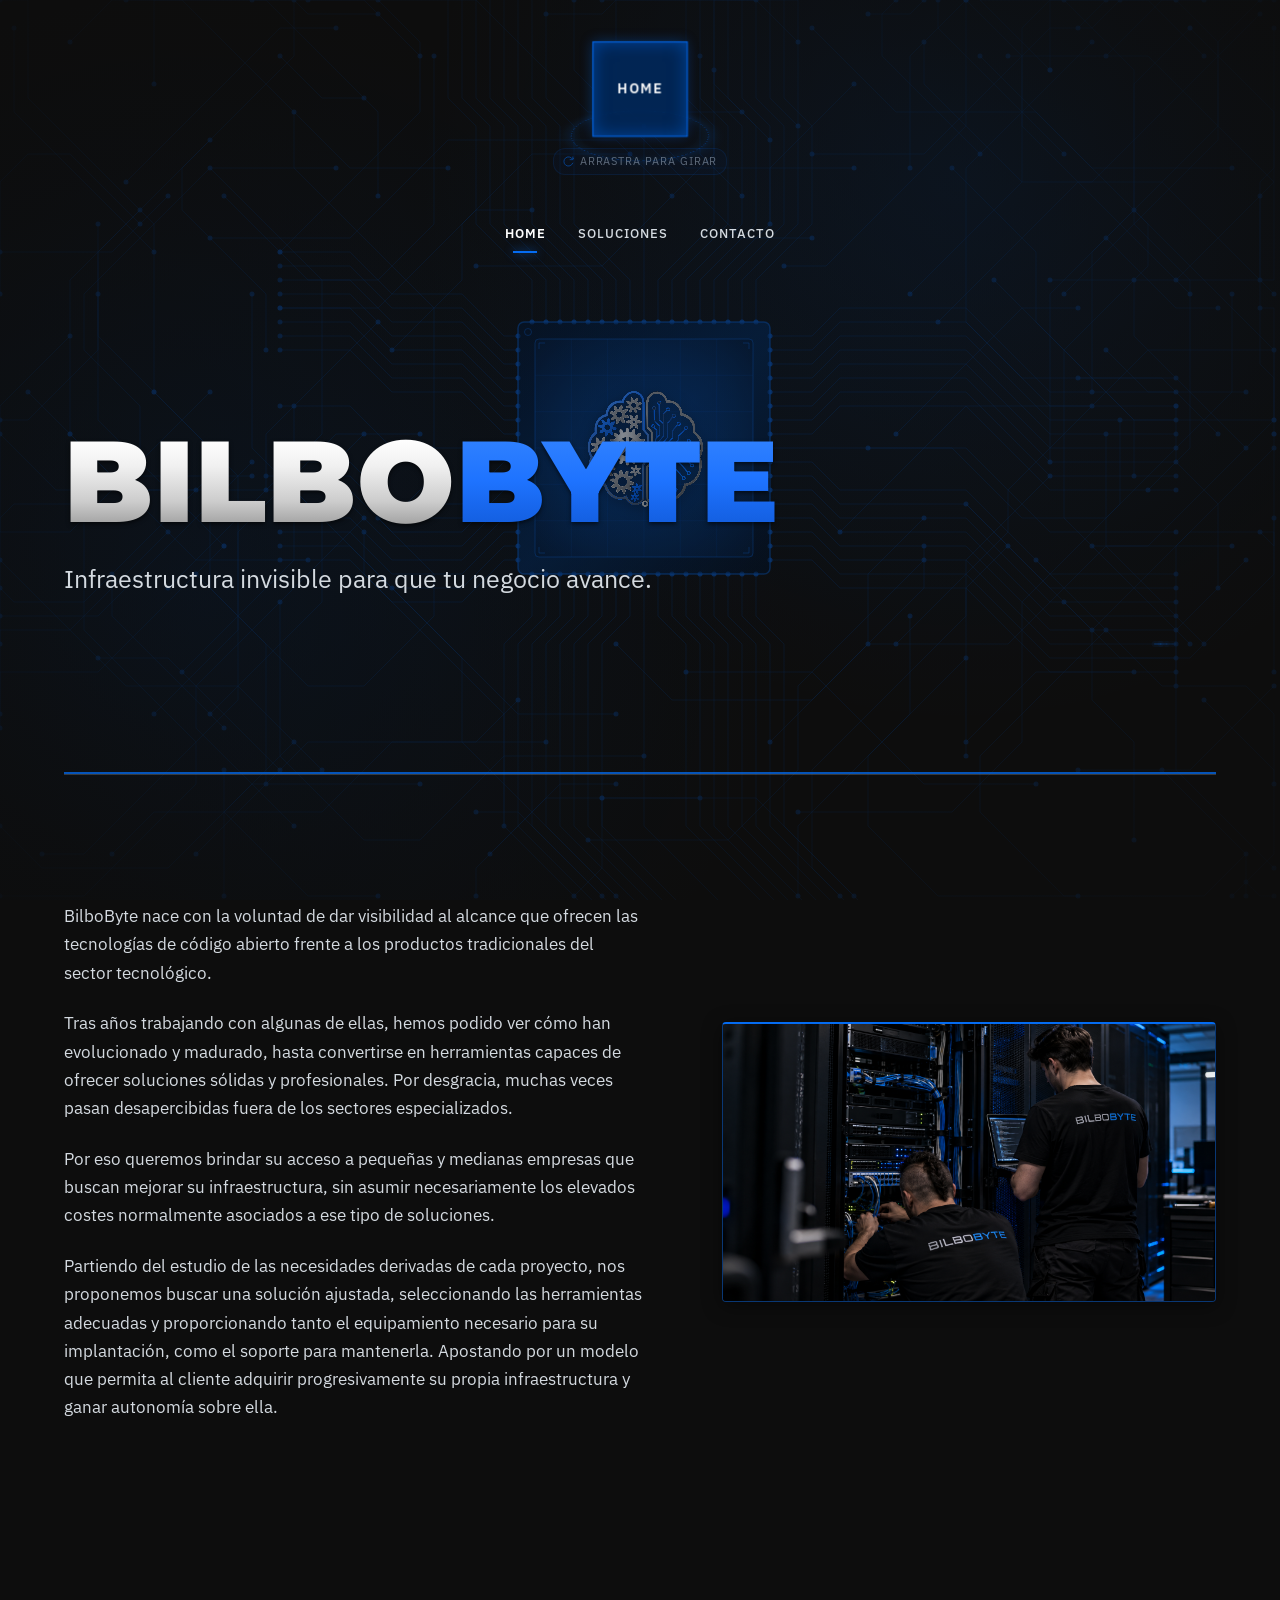
==== commit 34962d0e: "feat: agregar imagen BilboByte_SUITE y asegurar visualizacion completa sin recorte" ====
--- a/index.html
+++ b/index.html
@@ -606,10 +606,11 @@
 
                         </div>
 
-                        <div
-                            class="photo-placeholder"
-                            aria-hidden="true">
-                            <span>FOTO · SUITE</span>
+                        <div class="product-panel__image">
+                            <img
+                                src="assets/images/BilboByte_SUITE.png"
+                                alt="ERBSuite — gestión y productividad"
+                                loading="lazy">
                         </div>
 
                     </div>
--- a/css/base.css
+++ b/css/base.css
@@ -319,7 +319,6 @@
     display: block;
 
     width: 100%;
-    aspect-ratio: 4 / 3;
 
     border: 1px solid rgba(5, 108, 242, 0.45);
     border-top: 2.5px solid #056CF2;
@@ -343,8 +342,8 @@
 .product-panel__image img {
     display: block;
     width: 100%;
-    height: 100%;
-    object-fit: cover;
+    height: auto;
+    object-fit: contain;
     object-position: center;
 }
 
--- a/css/home.css
+++ b/css/home.css
@@ -349,8 +349,7 @@
     }
 
 
-    .photo-placeholder,
-    .product-panel__image {
+    .photo-placeholder {
         aspect-ratio: 16 / 10;
     }
 
